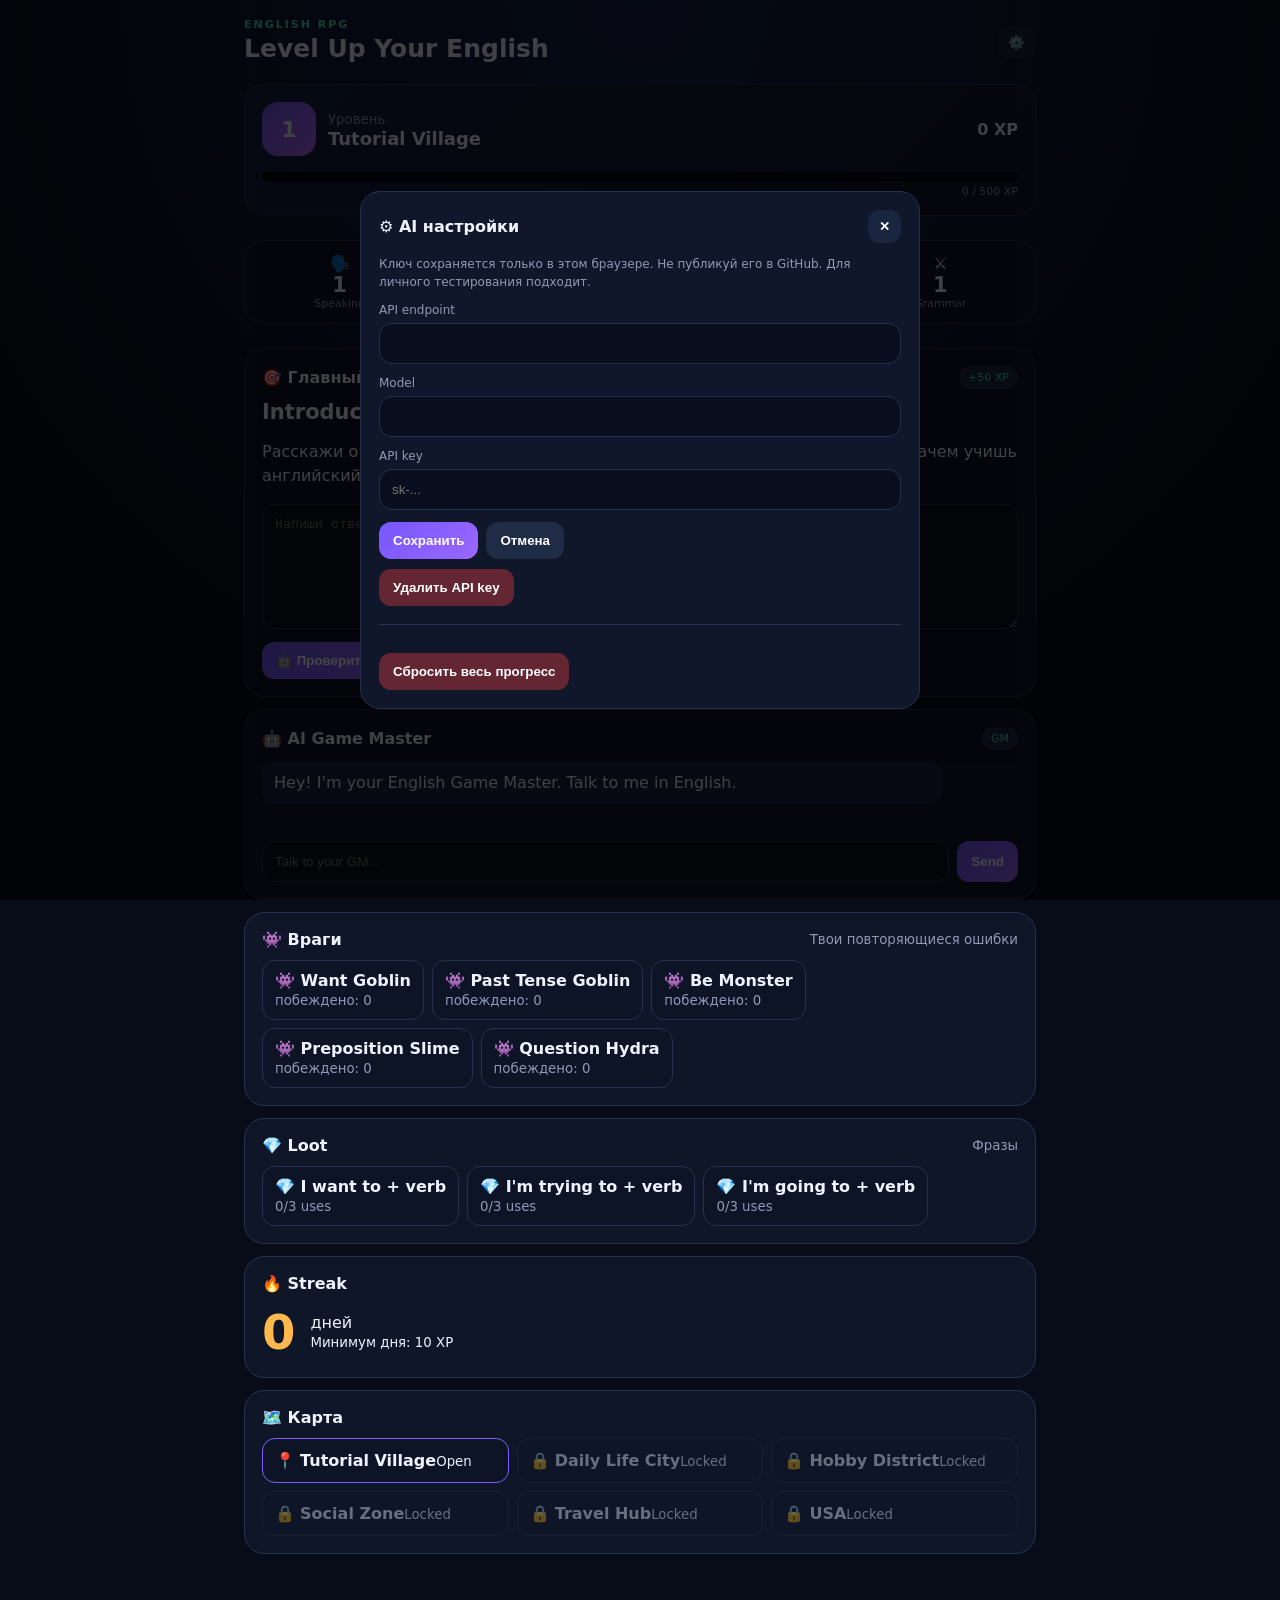
==== index.html @ 9c1b3377 "Add files via upload" ====
<!doctype html><html lang="ru"><head>
<meta charset="utf-8"><meta name="viewport" content="width=device-width,initial-scale=1">
<meta name="theme-color" content="#080c18"><title>English RPG</title><link rel="stylesheet" href="style.css">
</head><body><div id="app"><header><div><div class="eyebrow">ENGLISH RPG</div><h1>Level Up Your English</h1></div><button id="settingsBtn" class="icon">⚙️</button></header><main>
<section class="card hero"><div class="level"><div id="levelBadge" class="badge">1</div><div class="grow"><small>Уровень</small><b id="levelName"></b></div><b><span id="xpTotal">0</span> XP</b></div><div class="track"><div id="xpBar"></div></div><small id="xpCaption"></small></section>
<section class="stats"><div class="card stat">🗣️<b id="speaking">1</b><small>Speaking</small></div><div class="card stat">👂<b id="listening">1</b><small>Listening</small></div><div class="card stat">📚<b id="vocab">1</b><small>Vocabulary</small></div><div class="card stat">⚔️<b id="grammar">1</b><small>Grammar</small></div></section>
<section class="card"><div class="title"><b>🎯 Главный квест</b><span id="questXp" class="pill"></span></div><h2 id="questTitle"></h2><p id="questText"></p><textarea id="answerBox" placeholder="Напиши ответ на английском..."></textarea><div class="buttons"><button id="checkQuest" class="primary">🤖 Проверить с ИИ</button><button id="finishQuest" class="secondary">✓ Выполнить</button></div><div id="questFeedback" class="feedback hidden"></div></section>
<section class="card"><div class="title"><b>🤖 AI Game Master</b><span class="pill">GM</span></div><div id="chat" class="chat"><div class="bubble ai">Hey! I'm your English Game Master. Talk to me in English.</div></div><div class="chatrow"><input id="chatInput" placeholder="Talk to your GM..."><button id="sendChat" class="primary">Send</button></div></section>
<section class="card"><div class="title"><b>👾 Враги</b><small>Твои повторяющиеся ошибки</small></div><div id="enemies" class="chips"></div></section>
<section class="card"><div class="title"><b>💎 Loot</b><small>Фразы</small></div><div id="loot" class="chips"></div></section>
<section class="card"><div class="title"><b>🔥 Streak</b></div><div class="streak"><strong id="streak">0</strong><span>дней<br><small>Минимум дня: 10 XP</small></span></div></section>
<section class="card"><div class="title"><b>🗺️ Карта</b></div><div id="map" class="map"></div></section></main></div>
<div id="settingsModal" class="modal hidden"><div class="modalbox"><div class="title"><b>⚙️ AI настройки</b><button id="closeSettings" class="icon">✕</button></div>
<p class="note">Ключ сохраняется только в этом браузере. Не публикуй его в GitHub. Для личного тестирования подходит.</p>
<label>API endpoint<input id="apiEndpoint"></label><label>Model<input id="apiModel"></label><label>API key<input id="apiKey" type="password" autocomplete="off" placeholder="sk-..."></label>
<div class="buttons"><button id="saveSettings" class="primary">Сохранить</button><button id="cancelSettings" class="secondary">Отмена</button></div><button id="clearKey" class="danger">Удалить API key</button><hr><button id="resetApp" class="danger">Сбросить весь прогресс</button></div></div>
<div id="toast" class="toast hidden"></div><script src="app.js"></script></body></html>
---- style.css ----
*{box-sizing:border-box}body{margin:0;background:radial-gradient(circle at top,#182651,#080c18 44%);color:#eef3ff;font-family:system-ui,-apple-system,Segoe UI,sans-serif}#app{max-width:820px;margin:auto;padding:18px 14px 60px}header{display:flex;justify-content:space-between;align-items:center;margin-bottom:18px}.eyebrow{font-size:11px;letter-spacing:2px;color:#42dfb0;font-weight:800}h1{font-size:25px;margin:3px 0}.card{background:#10172af2;border:1px solid #27314b;border-radius:20px;padding:17px;margin:12px 0}.hero{background:linear-gradient(135deg,#172344,#10172a)}.level{display:flex;align-items:center;gap:12px}.badge{width:54px;height:54px;border-radius:16px;display:grid;place-items:center;background:linear-gradient(135deg,#7657ff,#b56cff);font-size:22px;font-weight:900}.grow{flex:1}.grow small,.title small,.stat small{color:#8f9ab5}.grow b{display:block;font-size:18px}.track{height:9px;background:#070b16;border-radius:99px;margin-top:16px;overflow:hidden}.track div{height:100%;width:0;background:linear-gradient(90deg,#7c5cff,#29d3a2);transition:.4s}.hero>small{display:block;text-align:right;color:#8f9ab5;font-size:11px;margin-top:4px}.stats{display:grid;grid-template-columns:repeat(4,1fr);gap:9px}.stat{text-align:center;padding:13px 5px}.stat b{display:block;font-size:21px}.stat small{display:block;font-size:11px}.title{display:flex;align-items:center;justify-content:space-between;gap:10px;margin-bottom:11px}.pill{font-size:11px;padding:5px 9px;border-radius:99px;background:#202b46;color:#42dfb0}h2{font-size:21px;margin:3px 0}p{line-height:1.5}textarea,input{width:100%;background:#090f1e;border:1px solid #27314b;color:#eef3ff;border-radius:13px;padding:12px;outline:none}textarea{min-height:125px;resize:vertical}input:focus,textarea:focus{border-color:#7c5cff}.buttons{display:flex;gap:8px;margin-top:9px}.primary,.secondary,.danger,.icon{border:0;border-radius:12px;padding:11px 14px;color:white;font-weight:800}.primary{background:linear-gradient(135deg,#7657ff,#9b67ff)}.secondary{background:#202b46}.danger{background:#652634;margin-top:10px}.icon{background:#1a2540;padding:9px 11px}.feedback{margin-top:10px;padding:12px;border-radius:12px;background:#090f1e;border:1px solid #27314b;line-height:1.5}.hidden{display:none}.chat{min-height:70px;max-height:300px;overflow:auto;display:flex;flex-direction:column;gap:8px}.bubble{padding:10px 12px;border-radius:13px;max-width:90%;line-height:1.45}.ai{background:#1b2743}.user{background:#30225c;align-self:flex-end}.chatrow{display:flex;gap:8px;margin-top:10px}.chatrow input{flex:1}.chips{display:flex;flex-wrap:wrap;gap:8px}.chip{background:#0c1426;border:1px solid #27314b;border-radius:13px;padding:10px 12px}.chip b{display:block}.chip small{color:#8f9ab5}.streak{display:flex;align-items:center;gap:15px}.streak strong{font-size:48px;color:#ffb84d}.map{display:grid;grid-template-columns:repeat(3,1fr);gap:8px}.zone{padding:12px;background:#0c1426;border:1px solid #27314b;border-radius:13px}.zone.current{border-color:#7c5cff}.zone.locked{opacity:.4}.modal{position:fixed;inset:0;background:#000b;display:grid;place-items:center;padding:15px;z-index:20}.modalbox{width:min(560px,100%);background:#10172a;border:1px solid #27314b;border-radius:20px;padding:18px;max-height:90vh;overflow:auto}.modalbox label{display:block;color:#8f9ab5;font-size:12px;margin:12px 0}.modalbox label input{margin-top:6px}.note{font-size:12px;color:#8f9ab5}.modalbox hr{border:0;border-top:1px solid #27314b;margin:18px 0}.toast{position:fixed;left:50%;bottom:22px;transform:translateX(-50%);background:#eef3ff;color:#10172a;padding:11px 15px;border-radius:12px;font-weight:800;z-index:30}@media(max-width:600px){.stats{grid-template-columns:repeat(2,1fr)}.map{grid-template-columns:repeat(2,1fr)}.buttons{flex-direction:column}}
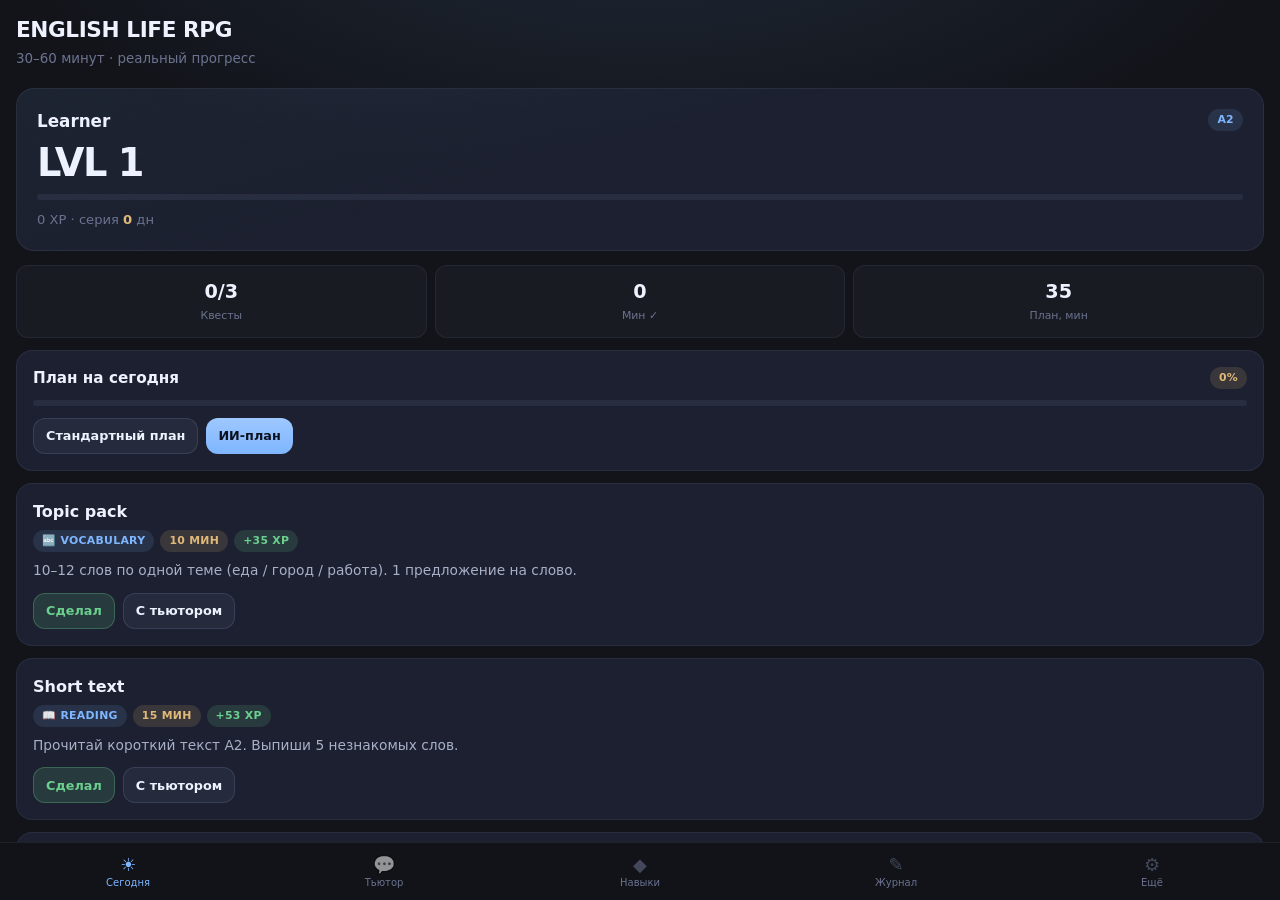
==== commit 9fb2ded8: "Rename english-life-rpg.html to index.html" ====
--- a/index.html
+++ b/index.html
@@ -1,17 +1,1026 @@
-<!doctype html><html lang="ru"><head>
-<meta charset="utf-8"><meta name="viewport" content="width=device-width,initial-scale=1">
-<meta name="theme-color" content="#080c18"><title>English RPG</title><link rel="stylesheet" href="style.css">
-</head><body><div id="app"><header><div><div class="eyebrow">ENGLISH RPG</div><h1>Level Up Your English</h1></div><button id="settingsBtn" class="icon">⚙️</button></header><main>
-<section class="card hero"><div class="level"><div id="levelBadge" class="badge">1</div><div class="grow"><small>Уровень</small><b id="levelName"></b></div><b><span id="xpTotal">0</span> XP</b></div><div class="track"><div id="xpBar"></div></div><small id="xpCaption"></small></section>
-<section class="stats"><div class="card stat">🗣️<b id="speaking">1</b><small>Speaking</small></div><div class="card stat">👂<b id="listening">1</b><small>Listening</small></div><div class="card stat">📚<b id="vocab">1</b><small>Vocabulary</small></div><div class="card stat">⚔️<b id="grammar">1</b><small>Grammar</small></div></section>
-<section class="card"><div class="title"><b>🎯 Главный квест</b><span id="questXp" class="pill"></span></div><h2 id="questTitle"></h2><p id="questText"></p><textarea id="answerBox" placeholder="Напиши ответ на английском..."></textarea><div class="buttons"><button id="checkQuest" class="primary">🤖 Проверить с ИИ</button><button id="finishQuest" class="secondary">✓ Выполнить</button></div><div id="questFeedback" class="feedback hidden"></div></section>
-<section class="card"><div class="title"><b>🤖 AI Game Master</b><span class="pill">GM</span></div><div id="chat" class="chat"><div class="bubble ai">Hey! I'm your English Game Master. Talk to me in English.</div></div><div class="chatrow"><input id="chatInput" placeholder="Talk to your GM..."><button id="sendChat" class="primary">Send</button></div></section>
-<section class="card"><div class="title"><b>👾 Враги</b><small>Твои повторяющиеся ошибки</small></div><div id="enemies" class="chips"></div></section>
-<section class="card"><div class="title"><b>💎 Loot</b><small>Фразы</small></div><div id="loot" class="chips"></div></section>
-<section class="card"><div class="title"><b>🔥 Streak</b></div><div class="streak"><strong id="streak">0</strong><span>дней<br><small>Минимум дня: 10 XP</small></span></div></section>
-<section class="card"><div class="title"><b>🗺️ Карта</b></div><div id="map" class="map"></div></section></main></div>
-<div id="settingsModal" class="modal hidden"><div class="modalbox"><div class="title"><b>⚙️ AI настройки</b><button id="closeSettings" class="icon">✕</button></div>
-<p class="note">Ключ сохраняется только в этом браузере. Не публикуй его в GitHub. Для личного тестирования подходит.</p>
-<label>API endpoint<input id="apiEndpoint"></label><label>Model<input id="apiModel"></label><label>API key<input id="apiKey" type="password" autocomplete="off" placeholder="sk-..."></label>
-<div class="buttons"><button id="saveSettings" class="primary">Сохранить</button><button id="cancelSettings" class="secondary">Отмена</button></div><button id="clearKey" class="danger">Удалить API key</button><hr><button id="resetApp" class="danger">Сбросить весь прогресс</button></div></div>
-<div id="toast" class="toast hidden"></div><script src="app.js"></script></body></html>+<!DOCTYPE html>
+<html lang="ru">
+<head>
+  <meta charset="UTF-8">
+  <meta name="viewport" content="width=device-width, initial-scale=1.0, maximum-scale=1.0, user-scalable=no, viewport-fit=cover">
+  <meta name="apple-mobile-web-app-capable" content="yes">
+  <meta name="apple-mobile-web-app-status-bar-style" content="black-translucent">
+  <meta name="theme-color" content="#12141a">
+  <meta name="description" content="ENGLISH LIFE RPG — выучи английский как игру: 30–60 минут в день, квесты, ИИ-тьютор.">
+  <title>ENGLISH LIFE RPG</title>
+  <style>
+    :root {
+      --bg: #12141a;
+      --bg2: #181b24;
+      --panel: #1c2030;
+      --panel-hover: #242a3c;
+      --border: rgba(180, 200, 255, 0.08);
+      --border-light: rgba(180, 200, 255, 0.14);
+      --accent: #7eb6ff;
+      --gold: #e0b878;
+      --green: #6bcf8e;
+      --red: #e07a7a;
+      --text: #eef2ff;
+      --text-dim: #a8b0c8;
+      --text-muted: #6b7390;
+      --radius: 16px;
+      --radius-sm: 12px;
+      --nav-h: 58px;
+      --safe-top: env(safe-area-inset-top, 0px);
+      --safe-bottom: env(safe-area-inset-bottom, 0px);
+      --ease: cubic-bezier(0.22, 1, 0.36, 1);
+    }
+
+    * { box-sizing: border-box; margin: 0; padding: 0; -webkit-tap-highlight-color: transparent; }
+
+    html, body {
+      height: 100%; height: 100dvh; overflow: hidden;
+      font-family: 'SF Pro Text', -apple-system, BlinkMacSystemFont, 'Segoe UI', system-ui, sans-serif;
+      background: var(--bg); color: var(--text);
+      line-height: 1.5; -webkit-font-smoothing: antialiased;
+    }
+
+    body {
+      display: flex; flex-direction: column;
+      padding-top: var(--safe-top);
+      background:
+        radial-gradient(ellipse 100% 60% at 50% -10%, rgba(126, 182, 255, 0.12), transparent 50%),
+        var(--bg);
+    }
+
+    .nav {
+      position: fixed; bottom: 0; left: 0; right: 0;
+      height: calc(var(--nav-h) + var(--safe-bottom));
+      padding-bottom: var(--safe-bottom);
+      background: rgba(18, 20, 26, 0.92);
+      backdrop-filter: blur(16px); -webkit-backdrop-filter: blur(16px);
+      border-top: 1px solid var(--border);
+      display: flex; z-index: 1000;
+    }
+
+    .nav-btn {
+      flex: 1; display: flex; flex-direction: column; align-items: center; justify-content: center;
+      gap: 3px; background: none; border: none; color: var(--text-muted);
+      font-size: 10px; font-weight: 500; cursor: pointer; min-height: 44px;
+      font-family: inherit; transition: color 0.2s var(--ease);
+    }
+    .nav-btn .ico { font-size: 18px; line-height: 1; opacity: 0.55; }
+    .nav-btn.active { color: var(--accent); }
+    .nav-btn.active .ico { opacity: 1; }
+
+    .screens {
+      flex: 1; overflow: hidden; min-height: 0;
+      padding-bottom: calc(var(--nav-h) + var(--safe-bottom));
+    }
+
+    .screen {
+      display: none; height: 100%; overflow-y: auto; overflow-x: hidden;
+      -webkit-overflow-scrolling: touch; padding: 14px 16px 24px;
+    }
+    .screen.active { display: block; animation: fadeIn 0.22s ease; }
+
+    @keyframes fadeIn {
+      from { opacity: 0; transform: translateY(6px); }
+      to { opacity: 1; transform: translateY(0); }
+    }
+
+    .header { margin-bottom: 18px; }
+    .header h1 { font-size: 1.35rem; font-weight: 700; letter-spacing: -0.4px; }
+    .header p { color: var(--text-muted); font-size: 0.84rem; margin-top: 3px; }
+
+    .card {
+      background: var(--panel); border: 1px solid var(--border);
+      border-radius: var(--radius); padding: 16px; margin-bottom: 12px;
+    }
+
+    .btn {
+      display: inline-flex; align-items: center; justify-content: center; gap: 6px;
+      padding: 12px 16px; border-radius: var(--radius-sm); border: none;
+      font-size: 0.9rem; font-weight: 600; cursor: pointer; font-family: inherit;
+      min-height: 44px; transition: transform 0.15s, opacity 0.15s;
+    }
+    .btn:active { transform: scale(0.97); opacity: 0.9; }
+    .btn-primary {
+      background: linear-gradient(180deg, #9ec8ff 0%, #7eb6ff 100%);
+      color: #0c1220;
+    }
+    .btn-secondary {
+      background: rgba(180, 200, 255, 0.06); color: var(--text);
+      border: 1px solid var(--border-light);
+    }
+    .btn-success {
+      background: rgba(107, 207, 142, 0.15); color: var(--green);
+      border: 1px solid rgba(107, 207, 142, 0.3);
+    }
+    .btn-sm { padding: 8px 12px; font-size: 0.8rem; min-height: 36px; }
+    .btn-block { width: 100%; }
+
+    .progress-wrap {
+      height: 6px; background: rgba(180, 200, 255, 0.08);
+      border-radius: 99px; overflow: hidden; margin: 10px 0;
+    }
+    .progress-bar {
+      height: 100%; border-radius: 99px;
+      background: linear-gradient(90deg, #5a9eef, #7eb6ff);
+      transition: width 0.4s var(--ease);
+    }
+    .progress-bar.gold { background: linear-gradient(90deg, #c49a5c, #e0b878); }
+    .progress-bar.green { background: linear-gradient(90deg, #4aaf72, #6bcf8e); }
+
+    .badge {
+      display: inline-flex; padding: 3px 9px; border-radius: 99px;
+      font-size: 0.68rem; font-weight: 650; letter-spacing: 0.3px;
+      text-transform: uppercase; background: rgba(126, 182, 255, 0.12); color: var(--accent);
+    }
+    .badge-gold { background: rgba(224, 184, 120, 0.15); color: var(--gold); }
+    .badge-green { background: rgba(107, 207, 142, 0.15); color: var(--green); }
+
+    .hero-card {
+      background: linear-gradient(165deg, rgba(126, 182, 255, 0.1) 0%, var(--panel) 45%);
+      border: 1px solid var(--border); border-radius: calc(var(--radius) + 2px);
+      padding: 20px; margin-bottom: 14px;
+    }
+    .hero-name { font-size: 1.05rem; font-weight: 600; }
+    .hero-lvl {
+      font-size: 2.4rem; font-weight: 750; letter-spacing: -1.5px;
+      line-height: 1.1; margin: 8px 0 4px;
+    }
+    .stats-row {
+      display: grid; grid-template-columns: 1fr 1fr 1fr; gap: 8px; margin-top: 12px;
+    }
+    .stat-mini {
+      background: rgba(180, 200, 255, 0.04); border: 1px solid var(--border);
+      border-radius: var(--radius-sm); padding: 12px 10px; text-align: center;
+    }
+    .stat-mini .v { font-size: 1.2rem; font-weight: 700; }
+    .stat-mini .l { font-size: 0.68rem; color: var(--text-muted); margin-top: 2px; }
+
+    .quest-card { position: relative; }
+    .quest-card.done { opacity: 0.55; }
+    .quest-card.done .q-title { text-decoration: line-through; color: var(--text-dim); }
+    .q-title { font-size: 1rem; font-weight: 650; margin-bottom: 6px; }
+    .q-meta { display: flex; flex-wrap: wrap; gap: 6px; margin-bottom: 8px; }
+    .q-desc { font-size: 0.86rem; color: var(--text-dim); margin-bottom: 12px; line-height: 1.5; }
+    .q-actions { display: flex; gap: 8px; flex-wrap: wrap; }
+
+    .skill-row {
+      display: flex; align-items: center; gap: 12px; margin-bottom: 14px;
+    }
+    .skill-row:last-child { margin-bottom: 0; }
+    .skill-ico {
+      width: 40px; height: 40px; border-radius: 12px;
+      background: rgba(126, 182, 255, 0.1); display: flex; align-items: center;
+      justify-content: center; font-size: 1.1rem; flex-shrink: 0;
+    }
+    .skill-info { flex: 1; min-width: 0; }
+    .skill-name { font-weight: 600; font-size: 0.92rem; }
+    .skill-lvl { font-size: 0.75rem; color: var(--text-muted); }
+
+    .chat-box {
+      display: flex; flex-direction: column; height: calc(100dvh - var(--nav-h) - var(--safe-bottom) - var(--safe-top) - 120px);
+      min-height: 320px;
+    }
+    .chat-messages {
+      flex: 1; overflow-y: auto; padding: 8px 0 12px;
+      display: flex; flex-direction: column; gap: 10px;
+    }
+    .msg {
+      max-width: 88%; padding: 12px 14px; border-radius: 14px;
+      font-size: 0.9rem; line-height: 1.45; white-space: pre-wrap; word-break: break-word;
+    }
+    .msg.user {
+      align-self: flex-end; background: rgba(126, 182, 255, 0.18);
+      border: 1px solid rgba(126, 182, 255, 0.25);
+    }
+    .msg.bot {
+      align-self: flex-start; background: var(--panel);
+      border: 1px solid var(--border);
+    }
+    .msg.sys {
+      align-self: center; background: transparent; color: var(--text-muted);
+      font-size: 0.8rem; text-align: center; max-width: 100%;
+    }
+    .chat-input-row {
+      display: flex; gap: 8px; padding-top: 8px; border-top: 1px solid var(--border);
+    }
+    .chat-input-row textarea {
+      flex: 1; min-height: 44px; max-height: 120px; resize: none;
+      padding: 12px; background: rgba(180, 200, 255, 0.05);
+      border: 1px solid var(--border); border-radius: var(--radius-sm);
+      color: var(--text); font-family: inherit; font-size: 0.95rem; outline: none;
+    }
+    .chat-input-row textarea:focus { border-color: rgba(126, 182, 255, 0.4); }
+
+    .mode-chips { display: flex; gap: 8px; overflow-x: auto; padding-bottom: 10px; }
+    .chip {
+      flex-shrink: 0; padding: 8px 14px; border-radius: 99px;
+      border: 1px solid var(--border); background: transparent;
+      color: var(--text-muted); font-size: 0.8rem; font-weight: 550;
+      cursor: pointer; font-family: inherit;
+    }
+    .chip.active {
+      background: rgba(126, 182, 255, 0.15);
+      border-color: rgba(126, 182, 255, 0.35); color: var(--accent);
+    }
+
+    .form-group { margin-bottom: 14px; }
+    .form-group label {
+      display: block; font-size: 0.75rem; font-weight: 650;
+      color: var(--text-muted); margin-bottom: 6px; text-transform: uppercase;
+      letter-spacing: 0.4px;
+    }
+    .form-group input, .form-group select, .form-group textarea {
+      width: 100%; padding: 12px; background: rgba(180, 200, 255, 0.05);
+      border: 1px solid var(--border); border-radius: var(--radius-sm);
+      color: var(--text); font-size: 0.95rem; font-family: inherit; outline: none;
+      min-height: 44px;
+    }
+    .form-group input:focus, .form-group select:focus, .form-group textarea:focus {
+      border-color: rgba(126, 182, 255, 0.4);
+    }
+
+    .toast-container {
+      position: fixed; top: calc(12px + var(--safe-top)); left: 50%;
+      transform: translateX(-50%); z-index: 3000; width: min(340px, calc(100% - 32px));
+      pointer-events: none;
+    }
+    .toast {
+      background: rgba(28, 32, 48, 0.96); border: 1px solid var(--border-light);
+      border-radius: 14px; padding: 12px 16px; text-align: center;
+      font-size: 0.88rem; font-weight: 550; margin-bottom: 8px;
+      animation: fadeIn 0.25s ease;
+    }
+    .toast.ok { border-color: rgba(107, 207, 142, 0.4); }
+    .toast.err { border-color: rgba(224, 122, 122, 0.4); }
+
+    .empty {
+      text-align: center; padding: 36px 16px; color: var(--text-dim);
+    }
+    .empty h3 { color: var(--text); margin-bottom: 8px; font-size: 1.05rem; }
+    .empty p { font-size: 0.88rem; max-width: 280px; margin: 0 auto 16px; color: var(--text-muted); }
+
+    .mins { color: var(--gold); font-weight: 650; }
+    .flex-between { display: flex; justify-content: space-between; align-items: flex-start; gap: 10px; }
+  </style>
+</head>
+<body>
+  <div class="toast-container" id="toasts"></div>
+
+  <div class="screens">
+    <!-- TODAY -->
+    <div class="screen active" id="screen-today">
+      <div class="header">
+        <h1>ENGLISH LIFE RPG</h1>
+        <p>30–60 минут · реальный прогресс</p>
+      </div>
+      <div id="todayContent"></div>
+    </div>
+
+    <!-- PRACTICE / AI -->
+    <div class="screen" id="screen-practice">
+      <div class="header">
+        <h1>ИИ-тьютор</h1>
+        <p>Практика с обратной связью</p>
+      </div>
+      <div class="mode-chips" id="tutorModes">
+        <button class="chip active" data-mode="chat">Диалог</button>
+        <button class="chip" data-mode="correct">Исправь текст</button>
+        <button class="chip" data-mode="vocab">Слова</button>
+        <button class="chip" data-mode="role">Ролевая</button>
+      </div>
+      <div class="chat-box">
+        <div class="chat-messages" id="chatMessages"></div>
+        <div class="chat-input-row">
+          <textarea id="chatInput" rows="1" placeholder="Write in English…" onkeydown="if(event.key==='Enter'&&!event.shiftKey){event.preventDefault();sendChat();}"></textarea>
+          <button class="btn btn-primary btn-sm" onclick="sendChat()" id="sendBtn">→</button>
+        </div>
+      </div>
+    </div>
+
+    <!-- SKILLS -->
+    <div class="screen" id="screen-skills">
+      <div class="header">
+        <h1>Навыки</h1>
+        <p>Шесть направлений английского</p>
+      </div>
+      <div id="skillsContent"></div>
+    </div>
+
+    <!-- LOG -->
+    <div class="screen" id="screen-log">
+      <div class="header flex-between">
+        <div>
+          <h1>Журнал</h1>
+          <p>Что сделал и чему научился</p>
+        </div>
+        <button class="btn btn-secondary btn-sm" onclick="addLogManual()">+</button>
+      </div>
+      <div id="logContent"></div>
+    </div>
+
+    <!-- SETTINGS -->
+    <div class="screen" id="screen-settings">
+      <div class="header">
+        <h1>Настройки</h1>
+        <p>Уровень, время, ИИ</p>
+      </div>
+      <div class="card">
+        <div class="form-group">
+          <label>Имя</label>
+          <input type="text" id="setName" maxlength="32" placeholder="Hero name">
+        </div>
+        <div class="form-group">
+          <label>Твой CEFR (сейчас)</label>
+          <select id="setCefr">
+            <option value="A1">A1 — Beginner</option>
+            <option value="A2">A2 — Elementary</option>
+            <option value="B1">B1 — Intermediate</option>
+            <option value="B2">B2 — Upper-Intermediate</option>
+            <option value="C1">C1 — Advanced</option>
+            <option value="C2">C2 — Mastery</option>
+          </select>
+        </div>
+        <div class="form-group">
+          <label>Минут в день</label>
+          <select id="setMinutes">
+            <option value="30">30 минут</option>
+            <option value="45">45 минут</option>
+            <option value="60">60 минут</option>
+          </select>
+        </div>
+        <div class="form-group">
+          <label>Цель (зачем английский)</label>
+          <input type="text" id="setGoal" maxlength="120" placeholder="Travel, work, exams…">
+        </div>
+        <button class="btn btn-primary btn-block" onclick="saveProfile()">Сохранить профиль</button>
+      </div>
+
+      <div class="card">
+        <h3 style="font-size:0.95rem;margin-bottom:10px">ИИ (OpenAI-compatible)</h3>
+        <p style="font-size:0.82rem;color:var(--text-muted);margin-bottom:12px;line-height:1.45">
+          Подходит ChatGPT API, Groq, OpenRouter и любой proxy с форматом chat/completions.
+          Ключ хранится только на этом устройстве.
+        </p>
+        <div class="form-group">
+          <label>API Base URL</label>
+          <input type="url" id="setApiBase" placeholder="https://api.openai.com/v1">
+        </div>
+        <div class="form-group">
+          <label>API Key</label>
+          <input type="password" id="setApiKey" placeholder="sk-… или gsk-…" autocomplete="off">
+        </div>
+        <div class="form-group">
+          <label>Модель</label>
+          <input type="text" id="setModel" placeholder="gpt-4o-mini">
+        </div>
+        <button class="btn btn-primary btn-block" onclick="saveAi()" style="margin-bottom:8px">Сохранить ИИ</button>
+        <button class="btn btn-secondary btn-block" onclick="testAi()">Проверить связь</button>
+        <p id="aiStatus" style="font-size:0.8rem;color:var(--text-muted);margin-top:10px"></p>
+      </div>
+
+      <div class="card">
+        <button class="btn btn-secondary btn-block" onclick="exportData()" style="margin-bottom:8px">Экспорт сейва</button>
+        <button class="btn btn-secondary btn-block" onclick="if(confirm('Сбросить весь прогресс?'))resetAll()">Сброс</button>
+      </div>
+    </div>
+  </div>
+
+  <nav class="nav">
+    <button class="nav-btn active" data-screen="today"><span class="ico">☀</span><span>Сегодня</span></button>
+    <button class="nav-btn" data-screen="practice"><span class="ico">💬</span><span>Тьютор</span></button>
+    <button class="nav-btn" data-screen="skills"><span class="ico">◆</span><span>Навыки</span></button>
+    <button class="nav-btn" data-screen="log"><span class="ico">✎</span><span>Журнал</span></button>
+    <button class="nav-btn" data-screen="settings"><span class="ico">⚙</span><span>Ещё</span></button>
+  </nav>
+
+  <script>
+  (function () {
+    const STORAGE = 'english_life_rpg_v1';
+    const SECRET = 'english_life_rpg_key';
+
+    const SKILLS = [
+      { id: 'listening', name: 'Listening', ico: '🎧', tip: 'Подкасты, видео, диктанты' },
+      { id: 'speaking', name: 'Speaking', ico: '🗣', tip: 'Диалоги, shadowing, монологи' },
+      { id: 'reading', name: 'Reading', ico: '📖', tip: 'Статьи, stories, новости' },
+      { id: 'writing', name: 'Writing', ico: '✍️', tip: 'Сообщения, эссе, дневник' },
+      { id: 'vocab', name: 'Vocabulary', ico: '🔤', tip: 'Слова в контексте' },
+      { id: 'grammar', name: 'Grammar', ico: '📐', tip: 'Структуры и точность' }
+    ];
+
+    const CEFR_ORDER = ['A1', 'A2', 'B1', 'B2', 'C1', 'C2'];
+
+    const DEFAULT_DAY = {
+      A1: [
+        { skill: 'vocab', title: 'Core words (10)', mins: 10, desc: 'Выучи 10 новых слов по теме дня. Запиши пример на каждое.' },
+        { skill: 'listening', title: 'Easy audio', mins: 10, desc: 'Слушай 1 короткий диалог (A1). Повтори вслух 3 фразы.' },
+        { skill: 'speaking', title: 'Self-intro drill', mins: 10, desc: 'Расскажи о себе 60 секунд на английском. Запиши голосом, если можешь.' }
+      ],
+      A2: [
+        { skill: 'vocab', title: 'Topic pack', mins: 10, desc: '10–12 слов по одной теме (еда / город / работа). 1 предложение на слово.' },
+        { skill: 'reading', title: 'Short text', mins: 15, desc: 'Прочитай короткий текст A2. Выпиши 5 незнакомых слов.' },
+        { skill: 'speaking', title: 'Describe your day', mins: 10, desc: 'Опиши свой день в 8–10 предложениях вслух.' },
+        { skill: 'grammar', title: 'Past Simple focus', mins: 10, desc: 'Сделай 8 предложений о вчерашнем дне в Past Simple.' }
+      ],
+      B1: [
+        { skill: 'listening', title: 'Podcast chunk', mins: 15, desc: '15 мин подкаста B1. Законспектируй 3 главные идеи.' },
+        { skill: 'vocab', title: 'Collocations', mins: 10, desc: '8 словосочетаний (make a decision, take a risk…). Примеры свои.' },
+        { skill: 'writing', title: 'Mini email', mins: 15, desc: 'Напиши email 80–120 слов на рабочую/учебную тему.' },
+        { skill: 'speaking', title: 'Opinion 2 min', mins: 10, desc: '2 минуты: мнение по любой новости. Без длинных пауз.' }
+      ],
+      B2: [
+        { skill: 'reading', title: 'Article deep-read', mins: 15, desc: 'Статья B2. 5 новых выражений + 3-sentence summary.' },
+        { skill: 'listening', title: 'Native speed', mins: 15, desc: 'Видео/подкаст ближе к native. Без субтитров 1-й раз, потом с.' },
+        { skill: 'writing', title: 'Argument paragraph', mins: 15, desc: 'Абзац 120–150 слов: claim → reason → example.' },
+        { skill: 'speaking', title: 'Role debate', mins: 10, desc: 'С ИИ-тьютором: спор на 1 тему, держи позицию 8–10 реплик.' }
+      ],
+      C1: [
+        { skill: 'listening', title: 'Lecture / interview', mins: 20, desc: '20 мин сложного аудирования. Notes + 5 advanced phrases.' },
+        { skill: 'writing', title: 'Structured response', mins: 20, desc: 'Письменный ответ 180–220 слов с linking devices.' },
+        { skill: 'speaking', title: 'Fluent monologue', mins: 15, desc: '3–4 минуты связной речи. Фокус: discourse markers.' },
+        { skill: 'grammar', title: 'Precision polish', mins: 10, desc: 'Возьми свой старый текст — улучши точность и стиль.' }
+      ],
+      C2: [
+        { skill: 'reading', title: 'Dense text', mins: 20, desc: 'Сложный текст (essay/analysis). Парафраз 1 абзаца.' },
+        { skill: 'writing', title: 'Style transfer', mins: 20, desc: 'Перепиши нейтральный текст в formal / persuasive tone.' },
+        { skill: 'speaking', title: 'Nuance talk', mins: 15, desc: 'Обсуди сложную тему с нюансами и оговорками (hedging).' }
+      ]
+    };
+
+    let state = null;
+    let tutorMode = 'chat';
+    let chatBusy = false;
+
+    function uid() {
+      return Date.now().toString(36) + Math.random().toString(36).slice(2, 8);
+    }
+
+    function todayKey() {
+      const d = new Date();
+      return d.getFullYear() + '-' + String(d.getMonth() + 1).padStart(2, '0') + '-' + String(d.getDate()).padStart(2, '0');
+    }
+
+    function defaultState() {
+      return {
+        name: 'Learner',
+        cefr: 'A2',
+        minutesTarget: 30,
+        goal: '',
+        xp: 0,
+        streak: 0,
+        lastActiveDay: null,
+        skills: Object.fromEntries(SKILLS.map(s => [s.id, { xp: 0, level: 1 }])),
+        dayPlan: [],
+        dayKey: null,
+        log: [],
+        chat: [],
+        ai: { base: 'https://api.openai.com/v1', model: 'gpt-4o-mini' }
+      };
+    }
+
+    function load() {
+      try {
+        const raw = localStorage.getItem(STORAGE);
+        if (raw) {
+          state = Object.assign(defaultState(), JSON.parse(raw));
+          if (!state.skills) state.skills = defaultState().skills;
+          if (!state.ai) state.ai = defaultState().ai;
+        } else state = defaultState();
+      } catch (e) {
+        state = defaultState();
+      }
+      ensureDayPlan();
+      updateStreakOnLoad();
+    }
+
+    function save() {
+      try {
+        localStorage.setItem(STORAGE, JSON.stringify(state));
+      } catch (e) {}
+    }
+
+    function getApiKey() {
+      try { return localStorage.getItem(SECRET) || ''; } catch (e) { return ''; }
+    }
+    function setApiKey(k) {
+      try {
+        if (k) localStorage.setItem(SECRET, k);
+        else localStorage.removeItem(SECRET);
+      } catch (e) {}
+    }
+
+    function hasAi() {
+      return !!(getApiKey() && state.ai && state.ai.base);
+    }
+
+    function toast(msg, type) {
+      const el = document.createElement('div');
+      el.className = 'toast ' + (type === 'ok' ? 'ok' : type === 'err' ? 'err' : '');
+      el.textContent = msg;
+      document.getElementById('toasts').appendChild(el);
+      setTimeout(() => el.remove(), 3200);
+    }
+
+    function levelFromXp(xp) {
+      return Math.min(99, 1 + Math.floor(Math.sqrt(xp / 40)));
+    }
+
+    function xpInLevel(xp) {
+      const lvl = levelFromXp(xp);
+      const prev = Math.pow(lvl - 1, 2) * 40;
+      const next = Math.pow(lvl, 2) * 40;
+      return { level: lvl, current: xp - prev, needed: next - prev, percent: Math.min(100, ((xp - prev) / (next - prev)) * 100) };
+    }
+
+    function updateStreakOnLoad() {
+      const t = todayKey();
+      if (!state.lastActiveDay) return;
+      const last = new Date(state.lastActiveDay + 'T12:00:00');
+      const now = new Date(t + 'T12:00:00');
+      const diff = Math.round((now - last) / 86400000);
+      if (diff > 1) state.streak = 0;
+    }
+
+    function markActiveToday() {
+      const t = todayKey();
+      if (state.lastActiveDay !== t) {
+        if (state.lastActiveDay) {
+          const last = new Date(state.lastActiveDay + 'T12:00:00');
+          const now = new Date(t + 'T12:00:00');
+          const diff = Math.round((now - last) / 86400000);
+          state.streak = diff === 1 ? (state.streak || 0) + 1 : 1;
+        } else state.streak = 1;
+        state.lastActiveDay = t;
+      }
+    }
+
+    function ensureDayPlan() {
+      const t = todayKey();
+      if (state.dayKey === t && state.dayPlan && state.dayPlan.length) return;
+      const pack = DEFAULT_DAY[state.cefr] || DEFAULT_DAY.A2;
+      let mins = 0;
+      const target = state.minutesTarget || 30;
+      const plan = [];
+      for (const q of pack) {
+        if (mins >= target && plan.length >= 2) break;
+        plan.push({
+          id: uid(),
+          title: q.title,
+          skill: q.skill,
+          mins: q.mins,
+          desc: q.desc,
+          done: false,
+          xp: Math.round(q.mins * 3.5)
+        });
+        mins += q.mins;
+      }
+      state.dayPlan = plan;
+      state.dayKey = t;
+      save();
+    }
+
+    function regenerateDay() {
+      state.dayKey = null;
+      ensureDayPlan();
+      renderToday();
+      toast('План на сегодня обновлён', 'ok');
+    }
+
+    async function aiDayPlan() {
+      if (!hasAi()) {
+        toast('Сначала настрой ИИ в Ещё', 'err');
+        switchScreen('settings');
+        return;
+      }
+      toast('Собираю план…');
+      try {
+        const system = `You are an expert English coach. Build a realistic daily study plan for CEFR ${state.cefr}, goal: "${state.goal || 'general English'}", total about ${state.minutesTarget} minutes. Reply ONLY valid JSON array of 3-5 objects: [{"title":"...","skill":"listening|speaking|reading|writing|vocab|grammar","mins":10,"desc":"clear task in Russian, practice in English","xp":35}]. Tasks must be concrete and doable today.`;
+        const user = 'Generate today plan.';
+        const raw = await callAi(system, user);
+        const arr = parseJsonArray(raw);
+        if (!arr || !arr.length) throw new Error('Пустой ответ ИИ');
+        state.dayPlan = arr.slice(0, 6).map(q => ({
+          id: uid(),
+          title: String(q.title || 'Task').slice(0, 80),
+          skill: SKILLS.some(s => s.id === q.skill) ? q.skill : 'vocab',
+          mins: Math.min(40, Math.max(5, parseInt(q.mins, 10) || 10)),
+          desc: String(q.desc || '').slice(0, 400),
+          done: false,
+          xp: Math.min(200, Math.max(15, parseInt(q.xp, 10) || 30))
+        }));
+        state.dayKey = todayKey();
+        save();
+        renderToday();
+        toast('ИИ-план готов', 'ok');
+      } catch (e) {
+        toast(e.message || 'Ошибка ИИ', 'err');
+      }
+    }
+
+    function completeQuest(id) {
+      const q = state.dayPlan.find(x => x.id === id);
+      if (!q || q.done) return;
+      q.done = true;
+      state.xp = (state.xp || 0) + (q.xp || 20);
+      if (state.skills[q.skill]) {
+        state.skills[q.skill].xp = (state.skills[q.skill].xp || 0) + (q.xp || 20);
+        state.skills[q.skill].level = levelFromXp(state.skills[q.skill].xp);
+      }
+      markActiveToday();
+      state.log.unshift({
+        id: uid(),
+        date: todayKey(),
+        text: '✓ ' + q.title + ' (+' + q.xp + ' XP)',
+        skill: q.skill
+      });
+      if (state.log.length > 100) state.log.length = 100;
+      save();
+      renderToday();
+      renderSkills();
+      toast('+' + q.xp + ' XP · ' + q.title, 'ok');
+    }
+
+    // ——— AI ———
+    async function callAi(system, user) {
+      const key = getApiKey();
+      if (!key) throw new Error('Нет API key');
+      let base = (state.ai.base || 'https://api.openai.com/v1').replace(/\/$/, '');
+      if (!base.endsWith('/v1') && !base.includes('/chat/completions')) {
+        /* keep as-is for custom proxies */
+      }
+      const url = base.includes('/chat/completions') ? base : base + '/chat/completions';
+      let res;
+      try {
+        res = await fetch(url, {
+          method: 'POST',
+          headers: {
+            'Content-Type': 'application/json',
+            'Authorization': 'Bearer ' + key
+          },
+          body: JSON.stringify({
+            model: state.ai.model || 'gpt-4o-mini',
+            messages: [
+              { role: 'system', content: system },
+              { role: 'user', content: user }
+            ],
+            temperature: 0.7,
+            max_tokens: 1200
+          })
+        });
+      } catch (e) {
+        throw new Error('Сеть: ' + (e.message || 'Load failed'));
+      }
+      if (!res.ok) {
+        const t = await res.text().catch(() => '');
+        let msg = 'HTTP ' + res.status;
+        try { msg = JSON.parse(t).error?.message || msg; } catch (_) { if (t) msg = t.slice(0, 140); }
+        throw new Error(msg);
+      }
+      const data = await res.json();
+      return data.choices?.[0]?.message?.content || '';
+    }
+
+    function parseJsonArray(text) {
+      if (!text) return null;
+      let t = text.trim();
+      const fence = t.match(/```(?:json)?\s*([\s\S]*?)```/i);
+      if (fence) t = fence[1].trim();
+      const a = t.indexOf('['), b = t.lastIndexOf(']');
+      if (a >= 0 && b > a) t = t.slice(a, b + 1);
+      return JSON.parse(t);
+    }
+
+    function tutorSystemPrompt() {
+      const cefr = state.cefr;
+      const goal = state.goal || 'general fluency';
+      const base = `You are a friendly, strict-when-needed English tutor inside ENGLISH LIFE RPG.
+Student CEFR: ${cefr}. Goal: ${goal}.
+Rules:
+- Prefer English in examples; short Russian only when explaining hard points.
+- Correct mistakes gently: show corrected line + 1 tip.
+- Keep replies concise (under 180 words) unless student asks for more.
+- Push the student to produce language, not only read theory.`;
+
+      if (tutorMode === 'correct') {
+        return base + `\nMode: CORRECT TEXT. Student pastes English. Reply with: 1) Corrected version 2) Bullet list of key fixes 3) One better alternative phrase.`;
+      }
+      if (tutorMode === 'vocab') {
+        return base + `\nMode: VOCABULARY. Teach 5 useful words/phrases at ${cefr} for a topic the student chooses (or daily life). For each: word, simple definition, 1 example sentence. End with a 3-question mini quiz.`;
+      }
+      if (tutorMode === 'role') {
+        return base + `\nMode: ROLEPLAY. Stay in character. Start a realistic scenario at ${cefr} difficulty. After each student reply, continue the scene and briefly note 1 improvement if needed in [brackets].`;
+      }
+      return base + `\nMode: FREE DIALOGUE. Chat naturally, ask follow-ups, correct only important errors inline.`;
+    }
+
+    async function sendChat() {
+      if (chatBusy) return;
+      const input = document.getElementById('chatInput');
+      const text = (input.value || '').trim();
+      if (!text) return;
+      if (!hasAi()) {
+        toast('Настрой ИИ в Ещё', 'err');
+        switchScreen('settings');
+        return;
+      }
+      input.value = '';
+      state.chat.push({ role: 'user', text, mode: tutorMode, ts: Date.now() });
+      if (state.chat.length > 40) state.chat = state.chat.slice(-40);
+      save();
+      renderChat();
+      chatBusy = true;
+      document.getElementById('sendBtn').disabled = true;
+      try {
+        const history = state.chat.slice(-8).map(m =>
+          (m.role === 'user' ? 'Student: ' : 'Tutor: ') + m.text
+        ).join('\n');
+        const reply = await callAi(tutorSystemPrompt(), history + '\nTutor:');
+        state.chat.push({ role: 'bot', text: reply.trim(), mode: tutorMode, ts: Date.now() });
+        // small XP for practice
+        state.xp += 8;
+        if (tutorMode === 'speaking' || tutorMode === 'role' || tutorMode === 'chat') {
+          state.skills.speaking.xp += 8;
+          state.skills.speaking.level = levelFromXp(state.skills.speaking.xp);
+        } else if (tutorMode === 'correct' || tutorMode === 'vocab') {
+          state.skills.writing.xp += 5;
+          state.skills.vocab.xp += 5;
+          state.skills.writing.level = levelFromXp(state.skills.writing.xp);
+          state.skills.vocab.level = levelFromXp(state.skills.vocab.xp);
+        }
+        markActiveToday();
+        save();
+        renderChat();
+      } catch (e) {
+        toast(e.message || 'Ошибка ИИ', 'err');
+        state.chat.push({ role: 'sys', text: 'Ошибка: ' + (e.message || 'fail'), ts: Date.now() });
+        renderChat();
+      }
+      chatBusy = false;
+      document.getElementById('sendBtn').disabled = false;
+    }
+
+    // ——— RENDER ———
+    function renderToday() {
+      ensureDayPlan();
+      const el = document.getElementById('todayContent');
+      const prog = xpInLevel(state.xp || 0);
+      const done = state.dayPlan.filter(q => q.done).length;
+      const total = state.dayPlan.length;
+      const minsDone = state.dayPlan.filter(q => q.done).reduce((s, q) => s + q.mins, 0);
+      const minsTotal = state.dayPlan.reduce((s, q) => s + q.mins, 0);
+      const pct = total ? Math.round((done / total) * 100) : 0;
+
+      el.innerHTML = `
+        <div class="hero-card">
+          <div class="flex-between">
+            <div class="hero-name">${esc(state.name)}</div>
+            <span class="badge">${esc(state.cefr)}</span>
+          </div>
+          <div class="hero-lvl">LVL ${prog.level}</div>
+          <div class="progress-wrap"><div class="progress-bar" style="width:${prog.percent}%"></div></div>
+          <div style="font-size:0.82rem;color:var(--text-muted)">${state.xp} XP · серия <span class="mins">${state.streak || 0}</span> дн</div>
+          ${state.goal ? `<div style="margin-top:8px;font-size:0.84rem;color:var(--text-dim)">Цель: ${esc(state.goal)}</div>` : ''}
+        </div>
+
+        <div class="stats-row">
+          <div class="stat-mini"><div class="v">${done}/${total}</div><div class="l">Квесты</div></div>
+          <div class="stat-mini"><div class="v">${minsDone}</div><div class="l">Мин ✓</div></div>
+          <div class="stat-mini"><div class="v">${minsTotal}</div><div class="l">План, мин</div></div>
+        </div>
+
+        <div class="card" style="margin-top:12px">
+          <div class="flex-between" style="margin-bottom:10px">
+            <strong style="font-size:0.95rem">План на сегодня</strong>
+            <span class="badge badge-gold">${pct}%</span>
+          </div>
+          <div class="progress-wrap"><div class="progress-bar gold" style="width:${pct}%"></div></div>
+          <div style="display:flex;gap:8px;margin-top:12px;flex-wrap:wrap">
+            <button class="btn btn-secondary btn-sm" onclick="regenerateDay()">Стандартный план</button>
+            <button class="btn btn-primary btn-sm" onclick="aiDayPlan()">ИИ-план</button>
+          </div>
+        </div>
+
+        ${state.dayPlan.map(q => {
+          const sk = SKILLS.find(s => s.id === q.skill);
+          return `
+          <div class="card quest-card ${q.done ? 'done' : ''}">
+            <div class="q-title">${esc(q.title)}</div>
+            <div class="q-meta">
+              <span class="badge">${sk ? sk.ico + ' ' + sk.name : q.skill}</span>
+              <span class="badge badge-gold">${q.mins} мин</span>
+              <span class="badge badge-green">+${q.xp} XP</span>
+            </div>
+            <div class="q-desc">${esc(q.desc)}</div>
+            <div class="q-actions">
+              ${q.done
+                ? '<span class="badge badge-green">Готово</span>'
+                : `<button class="btn btn-success btn-sm" onclick="completeQuest('${q.id}')">Сделал</button>
+                   <button class="btn btn-secondary btn-sm" onclick="switchScreen('practice')">С тьютором</button>`}
+            </div>
+          </div>`;
+        }).join('')}
+
+        <div class="card">
+          <strong style="font-size:0.9rem">Как качать язык 30–60 мин</strong>
+          <p style="font-size:0.84rem;color:var(--text-dim);margin-top:8px;line-height:1.5">
+            1) Закрой квесты дня без идеальности.<br>
+            2) 10+ минут говори или пиши сам (не только читай).<br>
+            3) Раз в день — ИИ-тьютор: диалог или «исправь текст».<br>
+            4) Серия дней важнее одного «марафона».
+          </p>
+        </div>
+      `;
+    }
+
+    function renderSkills() {
+      const el = document.getElementById('skillsContent');
+      el.innerHTML = `
+        <div class="card">
+          ${SKILLS.map(s => {
+            const d = state.skills[s.id] || { xp: 0, level: 1 };
+            const p = xpInLevel(d.xp || 0);
+            return `
+              <div class="skill-row">
+                <div class="skill-ico">${s.ico}</div>
+                <div class="skill-info">
+                  <div class="skill-name">${s.name}</div>
+                  <div class="skill-lvl">LVL ${p.level} · ${d.xp || 0} XP · ${s.tip}</div>
+                  <div class="progress-wrap" style="margin:6px 0 0"><div class="progress-bar" style="width:${p.percent}%"></div></div>
+                </div>
+              </div>`;
+          }).join('')}
+        </div>
+        <div class="card">
+          <p style="font-size:0.86rem;color:var(--text-dim);line-height:1.5">
+            Навыки растут от квестов и чата с тьютором. Не пытайся качать всё сразу:
+            в дни с малым временем бери Listening + Vocab, в дни с голосом — Speaking.
+          </p>
+        </div>
+      `;
+    }
+
+    function renderChat() {
+      const el = document.getElementById('chatMessages');
+      if (!state.chat.length) {
+        el.innerHTML = `<div class="msg sys">Выбери режим сверху и напиши на английском.<br>Пример: "Let's talk about my weekend" или вставь текст для правки.</div>`;
+        return;
+      }
+      el.innerHTML = state.chat.map(m => {
+        const cls = m.role === 'user' ? 'user' : m.role === 'bot' ? 'bot' : 'sys';
+        return `<div class="msg ${cls}">${esc(m.text)}</div>`;
+      }).join('');
+      el.scrollTop = el.scrollHeight;
+    }
+
+    function renderLog() {
+      const el = document.getElementById('logContent');
+      if (!state.log.length) {
+        el.innerHTML = `<div class="empty"><h3>Пока пусто</h3><p>Закрывай квесты — записи появятся сами. Или добавь заметку вручную.</p></div>`;
+        return;
+      }
+      el.innerHTML = state.log.map(l => `
+        <div class="card" style="padding:12px 14px">
+          <div style="font-size:0.72rem;color:var(--text-muted);margin-bottom:4px">${esc(l.date)}${l.skill ? ' · ' + l.skill : ''}</div>
+          <div style="font-size:0.9rem">${esc(l.text)}</div>
+        </div>
+      `).join('');
+    }
+
+    function addLogManual() {
+      const text = prompt('Что сделал / чему научился?');
+      if (!text || !text.trim()) return;
+      state.log.unshift({ id: uid(), date: todayKey(), text: text.trim().slice(0, 300) });
+      markActiveToday();
+      save();
+      renderLog();
+      toast('Запись добавлена', 'ok');
+    }
+
+    function populateSettings() {
+      document.getElementById('setName').value = state.name || '';
+      document.getElementById('setCefr').value = state.cefr || 'A2';
+      document.getElementById('setMinutes').value = String(state.minutesTarget || 30);
+      document.getElementById('setGoal').value = state.goal || '';
+      document.getElementById('setApiBase').value = state.ai.base || 'https://api.openai.com/v1';
+      document.getElementById('setApiKey').value = getApiKey();
+      document.getElementById('setModel').value = state.ai.model || 'gpt-4o-mini';
+      document.getElementById('aiStatus').textContent = hasAi() ? 'ИИ: ключ сохранён на устройстве' : 'ИИ: ключ не задан';
+    }
+
+    function saveProfile() {
+      state.name = (document.getElementById('setName').value || 'Learner').trim().slice(0, 32);
+      const cefr = document.getElementById('setCefr').value;
+      const mins = parseInt(document.getElementById('setMinutes').value, 10) || 30;
+      const cefrChanged = cefr !== state.cefr;
+      const minsChanged = mins !== state.minutesTarget;
+      state.cefr = cefr;
+      state.minutesTarget = mins;
+      state.goal = (document.getElementById('setGoal').value || '').trim().slice(0, 120);
+      if (cefrChanged || minsChanged) {
+        state.dayKey = null;
+        ensureDayPlan();
+      }
+      save();
+      toast('Профиль сохранён', 'ok');
+      renderToday();
+    }
+
+    function saveAi() {
+      state.ai.base = (document.getElementById('setApiBase').value || 'https://api.openai.com/v1').trim().replace(/\/$/, '');
+      state.ai.model = (document.getElementById('setModel').value || 'gpt-4o-mini').trim();
+      setApiKey((document.getElementById('setApiKey').value || '').trim());
+      save();
+      populateSettings();
+      toast(hasAi() ? 'ИИ сохранён' : 'Ключ пустой', hasAi() ? 'ok' : 'err');
+    }
+
+    async function testAi() {
+      saveAi();
+      if (!hasAi()) { toast('Нужен API key', 'err'); return; }
+      toast('Проверяю…');
+      try {
+        const r = await callAi('Reply with one word: ok', 'ping');
+        toast('Связь ок: ' + (r || '').slice(0, 40), 'ok');
+      } catch (e) {
+        toast(e.message || 'Ошибка', 'err');
+      }
+    }
+
+    function exportData() {
+      const blob = new Blob([JSON.stringify(state, null, 2)], { type: 'application/json' });
+      const a = document.createElement('a');
+      a.href = URL.createObjectURL(blob);
+      a.download = 'english-life-rpg-save.json';
+      a.click();
+      toast('Экспорт без API-ключа', 'ok');
+    }
+
+    function resetAll() {
+      setApiKey('');
+      localStorage.removeItem(STORAGE);
+      state = defaultState();
+      ensureDayPlan();
+      save();
+      renderAll();
+      toast('Сброшено', 'ok');
+    }
+
+    function esc(s) {
+      return String(s || '')
+        .replace(/&/g, '&amp;').replace(/</g, '&lt;').replace(/>/g, '&gt;')
+        .replace(/"/g, '&quot;');
+    }
+
+    function switchScreen(name) {
+      document.querySelectorAll('.screen').forEach(s => s.classList.remove('active'));
+      document.querySelectorAll('.nav-btn').forEach(b => b.classList.remove('active'));
+      const screen = document.getElementById('screen-' + name);
+      if (screen) screen.classList.add('active');
+      const btn = document.querySelector(`.nav-btn[data-screen="${name}"]`);
+      if (btn) btn.classList.add('active');
+      if (name === 'today') renderToday();
+      if (name === 'skills') renderSkills();
+      if (name === 'practice') renderChat();
+      if (name === 'log') renderLog();
+      if (name === 'settings') populateSettings();
+    }
+
+    function renderAll() {
+      renderToday();
+      renderSkills();
+      renderChat();
+      renderLog();
+    }
+
+    // nav
+    document.querySelectorAll('.nav-btn').forEach(btn => {
+      btn.addEventListener('click', () => switchScreen(btn.dataset.screen));
+    });
+
+    document.getElementById('tutorModes').addEventListener('click', e => {
+      const chip = e.target.closest('.chip');
+      if (!chip) return;
+      document.querySelectorAll('#tutorModes .chip').forEach(c => c.classList.remove('active'));
+      chip.classList.add('active');
+      tutorMode = chip.dataset.mode;
+      toast('Режим: ' + chip.textContent, 'ok');
+    });
+
+    // expose
+    window.switchScreen = switchScreen;
+    window.completeQuest = completeQuest;
+    window.regenerateDay = regenerateDay;
+    window.aiDayPlan = aiDayPlan;
+    window.sendChat = sendChat;
+    window.saveProfile = saveProfile;
+    window.saveAi = saveAi;
+    window.testAi = testAi;
+    window.exportData = exportData;
+    window.resetAll = resetAll;
+    window.addLogManual = addLogManual;
+
+    load();
+    renderAll();
+  })();
+  </script>
+</body>
+</html>
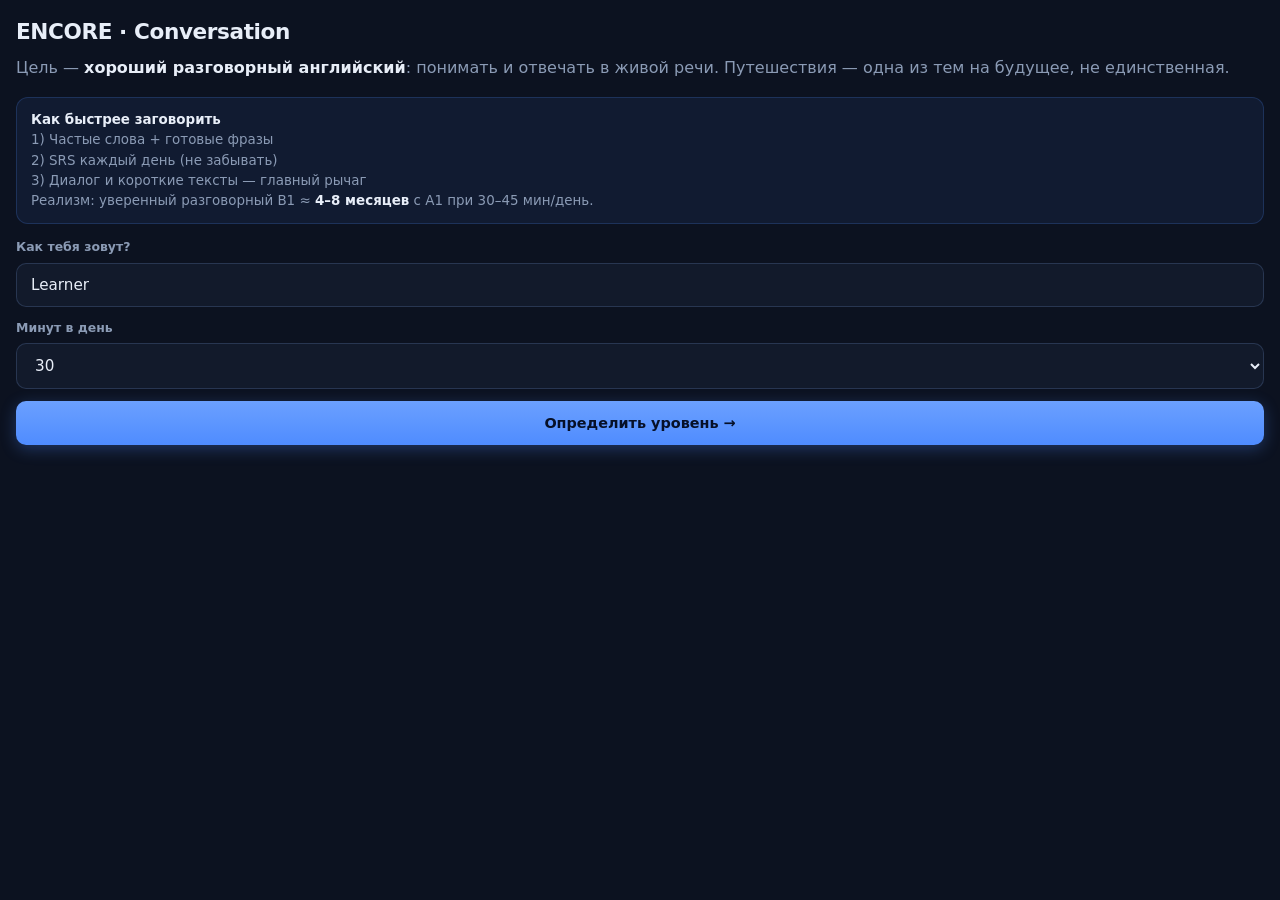
==== commit e8409128: "Add files via upload" ====
--- a/index.html
+++ b/index.html
@@ -4,1023 +4,1447 @@
   <meta charset="UTF-8">
   <meta name="viewport" content="width=device-width, initial-scale=1.0, maximum-scale=1.0, user-scalable=no, viewport-fit=cover">
   <meta name="apple-mobile-web-app-capable" content="yes">
-  <meta name="apple-mobile-web-app-status-bar-style" content="black-translucent">
-  <meta name="theme-color" content="#12141a">
-  <meta name="description" content="ENGLISH LIFE RPG — выучи английский как игру: 30–60 минут в день, квесты, ИИ-тьютор.">
-  <title>ENGLISH LIFE RPG</title>
+  <meta name="theme-color" content="#0c1220">
+  <title>ENCORE — English in minimal time</title>
   <style>
     :root {
-      --bg: #12141a;
-      --bg2: #181b24;
-      --panel: #1c2030;
-      --panel-hover: #242a3c;
-      --border: rgba(180, 200, 255, 0.08);
-      --border-light: rgba(180, 200, 255, 0.14);
-      --accent: #7eb6ff;
-      --gold: #e0b878;
-      --green: #6bcf8e;
-      --red: #e07a7a;
-      --text: #eef2ff;
-      --text-dim: #a8b0c8;
-      --text-muted: #6b7390;
-      --radius: 16px;
-      --radius-sm: 12px;
-      --nav-h: 58px;
-      --safe-top: env(safe-area-inset-top, 0px);
-      --safe-bottom: env(safe-area-inset-bottom, 0px);
-      --ease: cubic-bezier(0.22, 1, 0.36, 1);
-    }
-
+      --bg: #0c1220;
+      --bg2: #121a2b;
+      --panel: #162033;
+      --panel2: #1c2a42;
+      --border: rgba(140, 180, 255, 0.1);
+      --border2: rgba(140, 180, 255, 0.18);
+      --text: #e8eef8;
+      --muted: #8b9bb5;
+      --dim: #5c6d88;
+      --accent: #4f8cff;
+      --accent2: #7eb0ff;
+      --green: #3dd68c;
+      --gold: #f0c14d;
+      --red: #ff6b7a;
+      --orange: #ff9f43;
+      --radius: 14px;
+      --nav-h: 60px;
+      --safe-t: env(safe-area-inset-top, 0px);
+      --safe-b: env(safe-area-inset-bottom, 0px);
+      --font: -apple-system, BlinkMacSystemFont, 'SF Pro Text', 'Segoe UI', system-ui, sans-serif;
+    }
     * { box-sizing: border-box; margin: 0; padding: 0; -webkit-tap-highlight-color: transparent; }
-
     html, body {
       height: 100%; height: 100dvh; overflow: hidden;
-      font-family: 'SF Pro Text', -apple-system, BlinkMacSystemFont, 'Segoe UI', system-ui, sans-serif;
-      background: var(--bg); color: var(--text);
-      line-height: 1.5; -webkit-font-smoothing: antialiased;
-    }
-
+      font-family: var(--font); background: var(--bg); color: var(--text);
+      -webkit-font-smoothing: antialiased; line-height: 1.5;
+    }
     body {
       display: flex; flex-direction: column;
-      padding-top: var(--safe-top);
       background:
-        radial-gradient(ellipse 100% 60% at 50% -10%, rgba(126, 182, 255, 0.12), transparent 50%),
+        radial-gradient(ellipse 90% 50% at 100% -10%, rgba(79, 140, 255, 0.14), transparent 50%),
+        radial-gradient(ellipse 60% 40% at 0% 80%, rgba(61, 214, 140, 0.06), transparent 45%),
         var(--bg);
-    }
+      padding-top: var(--safe-t);
+    }
+    .screens { flex: 1; min-height: 0; overflow: hidden; padding-bottom: calc(var(--nav-h) + var(--safe-b)); }
+    .screen { display: none; height: 100%; overflow-y: auto; -webkit-overflow-scrolling: touch; padding: 14px 16px 24px; }
+    .screen.active { display: block; animation: in 0.2s ease; }
+    @keyframes in { from { opacity: 0; transform: translateY(6px); } to { opacity: 1; transform: none; } }
 
     .nav {
-      position: fixed; bottom: 0; left: 0; right: 0;
-      height: calc(var(--nav-h) + var(--safe-bottom));
-      padding-bottom: var(--safe-bottom);
-      background: rgba(18, 20, 26, 0.92);
-      backdrop-filter: blur(16px); -webkit-backdrop-filter: blur(16px);
-      border-top: 1px solid var(--border);
-      display: flex; z-index: 1000;
-    }
-
-    .nav-btn {
-      flex: 1; display: flex; flex-direction: column; align-items: center; justify-content: center;
-      gap: 3px; background: none; border: none; color: var(--text-muted);
-      font-size: 10px; font-weight: 500; cursor: pointer; min-height: 44px;
-      font-family: inherit; transition: color 0.2s var(--ease);
-    }
-    .nav-btn .ico { font-size: 18px; line-height: 1; opacity: 0.55; }
-    .nav-btn.active { color: var(--accent); }
-    .nav-btn.active .ico { opacity: 1; }
-
-    .screens {
-      flex: 1; overflow: hidden; min-height: 0;
-      padding-bottom: calc(var(--nav-h) + var(--safe-bottom));
-    }
-
-    .screen {
-      display: none; height: 100%; overflow-y: auto; overflow-x: hidden;
-      -webkit-overflow-scrolling: touch; padding: 14px 16px 24px;
-    }
-    .screen.active { display: block; animation: fadeIn 0.22s ease; }
-
-    @keyframes fadeIn {
-      from { opacity: 0; transform: translateY(6px); }
-      to { opacity: 1; transform: translateY(0); }
-    }
-
-    .header { margin-bottom: 18px; }
-    .header h1 { font-size: 1.35rem; font-weight: 700; letter-spacing: -0.4px; }
-    .header p { color: var(--text-muted); font-size: 0.84rem; margin-top: 3px; }
-
+      position: fixed; bottom: 0; left: 0; right: 0; z-index: 100;
+      height: calc(var(--nav-h) + var(--safe-b)); padding-bottom: var(--safe-b);
+      background: rgba(12, 18, 32, 0.94); backdrop-filter: blur(16px);
+      border-top: 1px solid var(--border); display: flex;
+    }
+    .nav button {
+      flex: 1; background: none; border: none; color: var(--dim); font-size: 10px; font-weight: 600;
+      display: flex; flex-direction: column; align-items: center; justify-content: center; gap: 3px;
+      cursor: pointer; font-family: inherit; min-height: 48px;
+    }
+    .nav button.active { color: var(--accent2); }
+    .nav button .ico { font-size: 18px; line-height: 1; }
+
+    h1 { font-size: 1.35rem; font-weight: 750; letter-spacing: -0.4px; }
+    .sub { color: var(--muted); font-size: 0.84rem; margin-top: 2px; }
     .card {
-      background: var(--panel); border: 1px solid var(--border);
-      border-radius: var(--radius); padding: 16px; margin-bottom: 12px;
-    }
-
+      background: var(--panel); border: 1px solid var(--border); border-radius: var(--radius);
+      padding: 16px; margin-bottom: 12px;
+    }
     .btn {
       display: inline-flex; align-items: center; justify-content: center; gap: 6px;
-      padding: 12px 16px; border-radius: var(--radius-sm); border: none;
-      font-size: 0.9rem; font-weight: 600; cursor: pointer; font-family: inherit;
-      min-height: 44px; transition: transform 0.15s, opacity 0.15s;
+      min-height: 44px; padding: 10px 16px; border-radius: 10px; border: none;
+      font-size: 0.9rem; font-weight: 650; font-family: inherit; cursor: pointer;
+      transition: transform 0.12s, opacity 0.12s;
     }
     .btn:active { transform: scale(0.97); opacity: 0.9; }
-    .btn-primary {
-      background: linear-gradient(180deg, #9ec8ff 0%, #7eb6ff 100%);
-      color: #0c1220;
-    }
-    .btn-secondary {
-      background: rgba(180, 200, 255, 0.06); color: var(--text);
-      border: 1px solid var(--border-light);
-    }
-    .btn-success {
-      background: rgba(107, 207, 142, 0.15); color: var(--green);
-      border: 1px solid rgba(107, 207, 142, 0.3);
-    }
-    .btn-sm { padding: 8px 12px; font-size: 0.8rem; min-height: 36px; }
+    .btn-primary { background: linear-gradient(180deg, #6ba0ff, #4f8cff); color: #061028; box-shadow: 0 4px 16px rgba(79,140,255,0.3); }
+    .btn-secondary { background: rgba(140,180,255,0.08); color: var(--text); border: 1px solid var(--border2); }
+    .btn-success { background: rgba(61,214,140,0.15); color: var(--green); border: 1px solid rgba(61,214,140,0.35); }
+    .btn-danger { background: rgba(255,107,122,0.12); color: var(--red); border: 1px solid rgba(255,107,122,0.3); }
     .btn-block { width: 100%; }
-
-    .progress-wrap {
-      height: 6px; background: rgba(180, 200, 255, 0.08);
-      border-radius: 99px; overflow: hidden; margin: 10px 0;
-    }
-    .progress-bar {
-      height: 100%; border-radius: 99px;
-      background: linear-gradient(90deg, #5a9eef, #7eb6ff);
-      transition: width 0.4s var(--ease);
-    }
-    .progress-bar.gold { background: linear-gradient(90deg, #c49a5c, #e0b878); }
-    .progress-bar.green { background: linear-gradient(90deg, #4aaf72, #6bcf8e); }
-
+    .btn-sm { min-height: 36px; padding: 6px 12px; font-size: 0.8rem; border-radius: 8px; }
+    .row { display: flex; gap: 8px; flex-wrap: wrap; }
+    .progress {
+      height: 6px; background: rgba(140,180,255,0.1); border-radius: 99px; overflow: hidden; margin: 8px 0;
+    }
+    .progress > i { display: block; height: 100%; background: linear-gradient(90deg, #3d7aef, #6ba0ff); border-radius: 99px; }
     .badge {
-      display: inline-flex; padding: 3px 9px; border-radius: 99px;
-      font-size: 0.68rem; font-weight: 650; letter-spacing: 0.3px;
-      text-transform: uppercase; background: rgba(126, 182, 255, 0.12); color: var(--accent);
-    }
-    .badge-gold { background: rgba(224, 184, 120, 0.15); color: var(--gold); }
-    .badge-green { background: rgba(107, 207, 142, 0.15); color: var(--green); }
-
-    .hero-card {
-      background: linear-gradient(165deg, rgba(126, 182, 255, 0.1) 0%, var(--panel) 45%);
-      border: 1px solid var(--border); border-radius: calc(var(--radius) + 2px);
-      padding: 20px; margin-bottom: 14px;
-    }
-    .hero-name { font-size: 1.05rem; font-weight: 600; }
-    .hero-lvl {
-      font-size: 2.4rem; font-weight: 750; letter-spacing: -1.5px;
-      line-height: 1.1; margin: 8px 0 4px;
-    }
-    .stats-row {
-      display: grid; grid-template-columns: 1fr 1fr 1fr; gap: 8px; margin-top: 12px;
-    }
-    .stat-mini {
-      background: rgba(180, 200, 255, 0.04); border: 1px solid var(--border);
-      border-radius: var(--radius-sm); padding: 12px 10px; text-align: center;
-    }
-    .stat-mini .v { font-size: 1.2rem; font-weight: 700; }
-    .stat-mini .l { font-size: 0.68rem; color: var(--text-muted); margin-top: 2px; }
-
-    .quest-card { position: relative; }
-    .quest-card.done { opacity: 0.55; }
-    .quest-card.done .q-title { text-decoration: line-through; color: var(--text-dim); }
-    .q-title { font-size: 1rem; font-weight: 650; margin-bottom: 6px; }
-    .q-meta { display: flex; flex-wrap: wrap; gap: 6px; margin-bottom: 8px; }
-    .q-desc { font-size: 0.86rem; color: var(--text-dim); margin-bottom: 12px; line-height: 1.5; }
-    .q-actions { display: flex; gap: 8px; flex-wrap: wrap; }
-
-    .skill-row {
-      display: flex; align-items: center; gap: 12px; margin-bottom: 14px;
-    }
-    .skill-row:last-child { margin-bottom: 0; }
-    .skill-ico {
-      width: 40px; height: 40px; border-radius: 12px;
-      background: rgba(126, 182, 255, 0.1); display: flex; align-items: center;
-      justify-content: center; font-size: 1.1rem; flex-shrink: 0;
-    }
-    .skill-info { flex: 1; min-width: 0; }
-    .skill-name { font-weight: 600; font-size: 0.92rem; }
-    .skill-lvl { font-size: 0.75rem; color: var(--text-muted); }
-
-    .chat-box {
-      display: flex; flex-direction: column; height: calc(100dvh - var(--nav-h) - var(--safe-bottom) - var(--safe-top) - 120px);
-      min-height: 320px;
-    }
-    .chat-messages {
-      flex: 1; overflow-y: auto; padding: 8px 0 12px;
-      display: flex; flex-direction: column; gap: 10px;
-    }
-    .msg {
-      max-width: 88%; padding: 12px 14px; border-radius: 14px;
-      font-size: 0.9rem; line-height: 1.45; white-space: pre-wrap; word-break: break-word;
-    }
-    .msg.user {
-      align-self: flex-end; background: rgba(126, 182, 255, 0.18);
-      border: 1px solid rgba(126, 182, 255, 0.25);
-    }
-    .msg.bot {
-      align-self: flex-start; background: var(--panel);
-      border: 1px solid var(--border);
-    }
-    .msg.sys {
-      align-self: center; background: transparent; color: var(--text-muted);
-      font-size: 0.8rem; text-align: center; max-width: 100%;
-    }
-    .chat-input-row {
-      display: flex; gap: 8px; padding-top: 8px; border-top: 1px solid var(--border);
-    }
-    .chat-input-row textarea {
-      flex: 1; min-height: 44px; max-height: 120px; resize: none;
-      padding: 12px; background: rgba(180, 200, 255, 0.05);
-      border: 1px solid var(--border); border-radius: var(--radius-sm);
-      color: var(--text); font-family: inherit; font-size: 0.95rem; outline: none;
-    }
-    .chat-input-row textarea:focus { border-color: rgba(126, 182, 255, 0.4); }
-
-    .mode-chips { display: flex; gap: 8px; overflow-x: auto; padding-bottom: 10px; }
-    .chip {
-      flex-shrink: 0; padding: 8px 14px; border-radius: 99px;
-      border: 1px solid var(--border); background: transparent;
-      color: var(--text-muted); font-size: 0.8rem; font-weight: 550;
-      cursor: pointer; font-family: inherit;
-    }
-    .chip.active {
-      background: rgba(126, 182, 255, 0.15);
-      border-color: rgba(126, 182, 255, 0.35); color: var(--accent);
-    }
-
-    .form-group { margin-bottom: 14px; }
-    .form-group label {
-      display: block; font-size: 0.75rem; font-weight: 650;
-      color: var(--text-muted); margin-bottom: 6px; text-transform: uppercase;
-      letter-spacing: 0.4px;
-    }
-    .form-group input, .form-group select, .form-group textarea {
-      width: 100%; padding: 12px; background: rgba(180, 200, 255, 0.05);
-      border: 1px solid var(--border); border-radius: var(--radius-sm);
-      color: var(--text); font-size: 0.95rem; font-family: inherit; outline: none;
-      min-height: 44px;
-    }
-    .form-group input:focus, .form-group select:focus, .form-group textarea:focus {
-      border-color: rgba(126, 182, 255, 0.4);
-    }
-
-    .toast-container {
-      position: fixed; top: calc(12px + var(--safe-top)); left: 50%;
-      transform: translateX(-50%); z-index: 3000; width: min(340px, calc(100% - 32px));
-      pointer-events: none;
-    }
+      display: inline-block; font-size: 0.72rem; font-weight: 700; padding: 3px 8px;
+      border-radius: 99px; background: rgba(79,140,255,0.15); color: var(--accent2);
+    }
+    .badge-gold { background: rgba(240,193,77,0.15); color: var(--gold); }
+    .badge-green { background: rgba(61,214,140,0.15); color: var(--green); }
+    input, textarea, select {
+      width: 100%; padding: 12px 14px; background: var(--bg2); border: 1px solid var(--border2);
+      border-radius: 10px; color: var(--text); font-size: 0.95rem; font-family: inherit; outline: none;
+    }
+    textarea { min-height: 90px; resize: vertical; }
+    label { display: block; font-size: 0.78rem; color: var(--muted); margin-bottom: 6px; font-weight: 600; }
+    .fg { margin-bottom: 12px; }
     .toast {
-      background: rgba(28, 32, 48, 0.96); border: 1px solid var(--border-light);
-      border-radius: 14px; padding: 12px 16px; text-align: center;
-      font-size: 0.88rem; font-weight: 550; margin-bottom: 8px;
-      animation: fadeIn 0.25s ease;
-    }
-    .toast.ok { border-color: rgba(107, 207, 142, 0.4); }
-    .toast.err { border-color: rgba(224, 122, 122, 0.4); }
-
-    .empty {
-      text-align: center; padding: 36px 16px; color: var(--text-dim);
-    }
-    .empty h3 { color: var(--text); margin-bottom: 8px; font-size: 1.05rem; }
-    .empty p { font-size: 0.88rem; max-width: 280px; margin: 0 auto 16px; color: var(--text-muted); }
-
-    .mins { color: var(--gold); font-weight: 650; }
-    .flex-between { display: flex; justify-content: space-between; align-items: flex-start; gap: 10px; }
+      position: fixed; top: calc(12px + var(--safe-t)); left: 50%; transform: translateX(-50%);
+      z-index: 999; background: var(--panel2); border: 1px solid var(--border2); border-radius: 12px;
+      padding: 12px 18px; font-size: 0.88rem; font-weight: 600; box-shadow: 0 8px 32px rgba(0,0,0,0.4);
+      max-width: 90%; animation: in 0.2s ease;
+    }
+    .toast.ok { border-color: rgba(61,214,140,0.4); }
+    .toast.err { border-color: rgba(255,107,122,0.4); }
+    .modal-bg {
+      position: fixed; inset: 0; z-index: 200; background: rgba(6,10,20,0.7);
+      display: none; align-items: flex-end; justify-content: center;
+    }
+    .modal-bg.open { display: flex; }
+    .modal {
+      width: 100%; max-width: 480px; max-height: 88vh; overflow-y: auto;
+      background: var(--bg2); border: 1px solid var(--border2); border-radius: 18px 18px 0 0;
+      padding: 18px 16px calc(20px + var(--safe-b));
+    }
+    .modal h2 { font-size: 1.15rem; margin-bottom: 12px; }
+    .flash-card {
+      min-height: 160px; display: flex; flex-direction: column; align-items: center; justify-content: center;
+      text-align: center; padding: 24px; cursor: pointer; user-select: none;
+    }
+    .flash-card .front { font-size: 1.6rem; font-weight: 750; }
+    .flash-card .back { font-size: 1.15rem; color: var(--accent2); margin-top: 10px; }
+    .flash-card .ex { font-size: 0.88rem; color: var(--muted); margin-top: 12px; font-style: italic; }
+    .chat { display: flex; flex-direction: column; gap: 10px; max-height: 50vh; overflow-y: auto; margin-bottom: 12px; }
+    .bubble {
+      max-width: 88%; padding: 10px 14px; border-radius: 14px; font-size: 0.92rem; line-height: 1.45;
+    }
+    .bubble.user { align-self: flex-end; background: rgba(79,140,255,0.25); border: 1px solid rgba(79,140,255,0.3); }
+    .bubble.bot { align-self: flex-start; background: var(--panel); border: 1px solid var(--border); }
+    .bubble.sys { align-self: center; background: transparent; color: var(--muted); font-size: 0.8rem; }
+    .stat-grid { display: grid; grid-template-columns: repeat(3, 1fr); gap: 8px; margin: 12px 0; }
+    .stat {
+      background: var(--panel); border: 1px solid var(--border); border-radius: 12px;
+      padding: 12px 8px; text-align: center;
+    }
+    .stat .v { font-size: 1.25rem; font-weight: 750; color: var(--accent2); }
+    .stat .l { font-size: 0.7rem; color: var(--muted); margin-top: 2px; }
+    .step {
+      display: flex; gap: 12px; padding: 14px; border: 1px solid var(--border); border-radius: 12px;
+      margin-bottom: 10px; background: var(--panel); cursor: pointer; align-items: flex-start;
+    }
+    .step.done { opacity: 0.55; }
+    .step .num {
+      width: 28px; height: 28px; border-radius: 8px; background: rgba(79,140,255,0.2);
+      color: var(--accent2); display: flex; align-items: center; justify-content: center;
+      font-weight: 750; font-size: 0.85rem; flex-shrink: 0;
+    }
+    .step.done .num { background: rgba(61,214,140,0.2); color: var(--green); }
+    .step h3 { font-size: 0.95rem; font-weight: 700; }
+    .step p { font-size: 0.8rem; color: var(--muted); margin-top: 2px; }
+    .tip {
+      background: rgba(79,140,255,0.08); border: 1px solid rgba(79,140,255,0.2);
+      border-radius: 12px; padding: 12px 14px; font-size: 0.84rem; color: var(--muted); margin-bottom: 14px; line-height: 1.5;
+    }
+    .tip strong { color: var(--text); }
+    .hidden { display: none !important; }
+    .en { font-family: Georgia, 'Times New Roman', serif; }
   </style>
 </head>
 <body>
-  <div class="toast-container" id="toasts"></div>
-
+  <div id="onboard" class="hidden" style="position:fixed;inset:0;z-index:300;background:var(--bg);overflow-y:auto;padding:calc(16px + var(--safe-t)) 16px calc(24px + var(--safe-b))">
+    <div id="onboardInner"></div>
+  </div>
   <div class="screens">
     <!-- TODAY -->
-    <div class="screen active" id="screen-today">
-      <div class="header">
-        <h1>ENGLISH LIFE RPG</h1>
-        <p>30–60 минут · реальный прогресс</p>
-      </div>
-      <div id="todayContent"></div>
+    <div class="screen active" id="sc-today">
+      <div style="display:flex;justify-content:space-between;align-items:flex-start;margin-bottom:14px">
+        <div>
+          <h1>Сегодня</h1>
+          <p class="sub" id="todaySub">Разговорный English · 30–60 мин</p>
+        </div>
+        <span class="badge" id="cefrBadge">A2</span>
+      </div>
+      <div class="stat-grid">
+        <div class="stat"><div class="v" id="stStreak">0</div><div class="l">серия, дн</div></div>
+        <div class="stat"><div class="v" id="stMins">0</div><div class="l">мин сегодня</div></div>
+        <div class="stat"><div class="v" id="stWords">0</div><div class="l">слов в колоде</div></div>
+      </div>
+      <div class="card" id="pathCard"></div>
+      <div class="tip" id="methodTip">
+        <strong>Цель: хороший разговорный English.</strong> Частые слова, живые фразы, диалог каждый день. Travel — бонусом в колоде. Грамматика — точечно, в контексте.
+      </div>
     </div>
 
-    <!-- PRACTICE / AI -->
-    <div class="screen" id="screen-practice">
-      <div class="header">
-        <h1>ИИ-тьютор</h1>
-        <p>Практика с обратной связью</p>
-      </div>
-      <div class="mode-chips" id="tutorModes">
-        <button class="chip active" data-mode="chat">Диалог</button>
-        <button class="chip" data-mode="correct">Исправь текст</button>
-        <button class="chip" data-mode="vocab">Слова</button>
-        <button class="chip" data-mode="role">Ролевая</button>
-      </div>
-      <div class="chat-box">
-        <div class="chat-messages" id="chatMessages"></div>
-        <div class="chat-input-row">
-          <textarea id="chatInput" rows="1" placeholder="Write in English…" onkeydown="if(event.key==='Enter'&&!event.shiftKey){event.preventDefault();sendChat();}"></textarea>
-          <button class="btn btn-primary btn-sm" onclick="sendChat()" id="sendBtn">→</button>
+    <!-- WORDS (SRS) -->
+    <div class="screen" id="sc-words">
+      <div style="display:flex;justify-content:space-between;align-items:center;margin-bottom:14px">
+        <div>
+          <h1>Слова</h1>
+          <p class="sub">Интервальные повторения (SRS)</p>
         </div>
-      </div>
+        <button class="btn btn-primary btn-sm" onclick="startReview()">Повторить</button>
+      </div>
+      <div class="card" id="srsStats"></div>
+      <div id="wordList"></div>
+      <button class="btn btn-secondary btn-block" style="margin-top:8px" onclick="addWordsForLevel()">+ Слова моего уровня</button>
     </div>
 
-    <!-- SKILLS -->
-    <div class="screen" id="screen-skills">
-      <div class="header">
-        <h1>Навыки</h1>
-        <p>Шесть направлений английского</p>
-      </div>
-      <div id="skillsContent"></div>
+    <!-- PRACTICE -->
+    <div class="screen" id="sc-practice">
+      <h1 style="margin-bottom:4px">Практика</h1>
+      <p class="sub" style="margin-bottom:14px">Живой разговор: о себе, мнения, планы, быт (+ travel)</p>
+      <div class="card">
+        <h3 style="font-size:0.95rem;margin-bottom:8px">Письмо (5–10 мин)</h3>
+        <p style="font-size:0.84rem;color:var(--muted);margin-bottom:12px">Напиши 4–6 предложений по теме. ИИ поправит и объяснит.</p>
+        <button class="btn btn-primary btn-block" onclick="startWriting()">Написать текст</button>
+      </div>
+      <div class="card">
+        <h3 style="font-size:0.95rem;margin-bottom:8px">Диалог с тьютором</h3>
+        <p style="font-size:0.84rem;color:var(--muted);margin-bottom:12px">Ролевые диалоги на твоём уровне. Отвечай на English.</p>
+        <button class="btn btn-primary btn-block" onclick="startDialogue()">Начать диалог</button>
+      </div>
+      <div class="card">
+        <h3 style="font-size:0.95rem;margin-bottom:8px">Шаблоны фраз</h3>
+        <p style="font-size:0.84rem;color:var(--muted);margin-bottom:12px">Готовые реплики сразу в речь — быстрее, чем слова по одному.</p>
+        <button class="btn btn-secondary btn-block" onclick="showPatterns()">Открыть шаблоны</button>
+      </div>
+      <div class="card">
+        <h3 style="font-size:0.95rem;margin-bottom:8px">Мини-грамматика</h3>
+        <p style="font-size:0.84rem;color:var(--muted);margin-bottom:12px">Одно правило + примеры + упражнение. Без воды.</p>
+        <button class="btn btn-secondary btn-block" onclick="showGrammar()">Урок грамматики</button>
+      </div>
     </div>
 
-    <!-- LOG -->
-    <div class="screen" id="screen-log">
-      <div class="header flex-between">
-        <div>
-          <h1>Журнал</h1>
-          <p>Что сделал и чему научился</p>
-        </div>
-        <button class="btn btn-secondary btn-sm" onclick="addLogManual()">+</button>
-      </div>
-      <div id="logContent"></div>
+    <!-- TUTOR -->
+    <div class="screen" id="sc-tutor">
+      <h1 style="margin-bottom:4px">Тьютор</h1>
+      <p class="sub" style="margin-bottom:12px">Свободный чат на English · правки и объяснения</p>
+      <div class="chat" id="chatBox"></div>
+      <div class="row" style="margin-bottom:8px">
+        <button class="btn btn-secondary btn-sm" onclick="tutorPrompt('Correct my last message and explain mistakes simply.')">Править</button>
+        <button class="btn btn-secondary btn-sm" onclick="tutorPrompt('Give me 5 useful phrases for this topic at my level.')">Фразы</button>
+        <button class="btn btn-secondary btn-sm" onclick="clearChat()">Очистить</button>
+      </div>
+      <div class="row">
+        <input type="text" id="chatInput" placeholder="Type in English…" style="flex:1"
+          onkeydown="if(event.key==='Enter')sendChat()">
+        <button class="btn btn-primary" onclick="sendChat()">→</button>
+      </div>
+      <p id="aiHint" style="font-size:0.75rem;color:var(--dim);margin-top:10px"></p>
     </div>
 
-    <!-- SETTINGS -->
-    <div class="screen" id="screen-settings">
-      <div class="header">
-        <h1>Настройки</h1>
-        <p>Уровень, время, ИИ</p>
-      </div>
+    <!-- MORE -->
+    <div class="screen" id="sc-more">
+      <h1 style="margin-bottom:14px">Ещё</h1>
       <div class="card">
-        <div class="form-group">
-          <label>Имя</label>
-          <input type="text" id="setName" maxlength="32" placeholder="Hero name">
-        </div>
-        <div class="form-group">
-          <label>Твой CEFR (сейчас)</label>
+        <h3 style="font-size:0.95rem;margin-bottom:10px">Профиль</h3>
+        <div class="fg"><label>Имя</label><input id="setName" maxlength="40"></div>
+        <div class="fg">
+          <label>Уровень CEFR</label>
           <select id="setCefr">
             <option value="A1">A1 — Beginner</option>
             <option value="A2">A2 — Elementary</option>
             <option value="B1">B1 — Intermediate</option>
             <option value="B2">B2 — Upper-Intermediate</option>
             <option value="C1">C1 — Advanced</option>
-            <option value="C2">C2 — Mastery</option>
           </select>
         </div>
-        <div class="form-group">
+        <div class="fg">
           <label>Минут в день</label>
-          <select id="setMinutes">
-            <option value="30">30 минут</option>
-            <option value="45">45 минут</option>
-            <option value="60">60 минут</option>
+          <select id="setMins">
+            <option value="20">20 мин (минимум)</option>
+            <option value="30">30 мин</option>
+            <option value="45">45 мин</option>
+            <option value="60">60 мин</option>
           </select>
         </div>
-        <div class="form-group">
-          <label>Цель (зачем английский)</label>
-          <input type="text" id="setGoal" maxlength="120" placeholder="Travel, work, exams…">
-        </div>
-        <button class="btn btn-primary btn-block" onclick="saveProfile()">Сохранить профиль</button>
-      </div>
-
+        <div class="fg"><label>Цель</label><input id="setGoal" placeholder="Travel / work / exam…"></div>
+        <button class="btn btn-primary btn-block" onclick="saveProfile()">Сохранить</button>
+      </div>
       <div class="card">
-        <h3 style="font-size:0.95rem;margin-bottom:10px">ИИ (OpenAI-compatible)</h3>
-        <p style="font-size:0.82rem;color:var(--text-muted);margin-bottom:12px;line-height:1.45">
-          Подходит ChatGPT API, Groq, OpenRouter и любой proxy с форматом chat/completions.
-          Ключ хранится только на этом устройстве.
+        <h3 style="font-size:0.95rem;margin-bottom:8px">ИИ (Groq)</h3>
+        <p style="font-size:0.82rem;color:var(--muted);margin-bottom:10px">Для диалога и правок. Proxy или ключ gsk_.</p>
+        <p id="aiStatus" style="font-size:0.8rem;color:var(--dim);margin-bottom:10px"></p>
+        <div class="fg"><label>Proxy URL (рекомендуется)</label>
+          <input id="setProxy" placeholder="https://….supabase.co/functions/v1/…"></div>
+        <div class="fg"><label>Anon key</label><input id="setAnon" placeholder="eyJ… / sb_publishable_…"></div>
+        <div class="fg"><label>Или ключ Groq</label><input type="password" id="setKey" placeholder="gsk_…"></div>
+        <button class="btn btn-primary btn-block" onclick="saveAi()" style="margin-bottom:8px">Сохранить ИИ</button>
+        <button class="btn btn-secondary btn-block" onclick="testAi()">Проверить</button>
+      </div>
+      <div class="card">
+        <h3 style="font-size:0.95rem;margin-bottom:8px">Метод</h3>
+        <p style="font-size:0.84rem;color:var(--muted);line-height:1.55">
+          Разговорный уровень (ориентир при 30–45 мин/день):<br>
+          <strong style="color:var(--text)">A1→A2</strong> ~ 2–4 мес · <strong style="color:var(--text)">A2→B1</strong> ~ 3–6 мес ·
+          <strong style="color:var(--text)">B1→B2</strong> ~ 4–8 мес.<br>
+          B1 — уже нормальный разговор в быту и в поездках. Секрет: <em>частое + говорить каждый день</em>.
         </p>
-        <div class="form-group">
-          <label>API Base URL</label>
-          <input type="url" id="setApiBase" placeholder="https://api.openai.com/v1">
-        </div>
-        <div class="form-group">
-          <label>API Key</label>
-          <input type="password" id="setApiKey" placeholder="sk-… или gsk-…" autocomplete="off">
-        </div>
-        <div class="form-group">
-          <label>Модель</label>
-          <input type="text" id="setModel" placeholder="gpt-4o-mini">
-        </div>
-        <button class="btn btn-primary btn-block" onclick="saveAi()" style="margin-bottom:8px">Сохранить ИИ</button>
-        <button class="btn btn-secondary btn-block" onclick="testAi()">Проверить связь</button>
-        <p id="aiStatus" style="font-size:0.8rem;color:var(--text-muted);margin-top:10px"></p>
-      </div>
-
-      <div class="card">
-        <button class="btn btn-secondary btn-block" onclick="exportData()" style="margin-bottom:8px">Экспорт сейва</button>
-        <button class="btn btn-secondary btn-block" onclick="if(confirm('Сбросить весь прогресс?'))resetAll()">Сброс</button>
-      </div>
+      </div>
+      <button class="btn btn-secondary btn-block" style="margin-bottom:8px" onclick="retakePlacement()">Пройти тест уровня заново</button>
+      <button class="btn btn-danger btn-block" onclick="resetAll()">Сбросить прогресс</button>
     </div>
   </div>
 
   <nav class="nav">
-    <button class="nav-btn active" data-screen="today"><span class="ico">☀</span><span>Сегодня</span></button>
-    <button class="nav-btn" data-screen="practice"><span class="ico">💬</span><span>Тьютор</span></button>
-    <button class="nav-btn" data-screen="skills"><span class="ico">◆</span><span>Навыки</span></button>
-    <button class="nav-btn" data-screen="log"><span class="ico">✎</span><span>Журнал</span></button>
-    <button class="nav-btn" data-screen="settings"><span class="ico">⚙</span><span>Ещё</span></button>
+    <button class="active" data-s="today" onclick="go('today')"><span class="ico">◎</span>Сегодня</button>
+    <button data-s="words" onclick="go('words')"><span class="ico">あ</span>Слова</button>
+    <button data-s="practice" onclick="go('practice')"><span class="ico">✎</span>Практика</button>
+    <button data-s="tutor" onclick="go('tutor')"><span class="ico">◎</span>Тьютор</button>
+    <button data-s="more" onclick="go('more')"><span class="ico">···</span>Ещё</button>
   </nav>
 
-  <script>
-  (function () {
-    const STORAGE = 'english_life_rpg_v1';
-    const SECRET = 'english_life_rpg_key';
-
-    const SKILLS = [
-      { id: 'listening', name: 'Listening', ico: '🎧', tip: 'Подкасты, видео, диктанты' },
-      { id: 'speaking', name: 'Speaking', ico: '🗣', tip: 'Диалоги, shadowing, монологи' },
-      { id: 'reading', name: 'Reading', ico: '📖', tip: 'Статьи, stories, новости' },
-      { id: 'writing', name: 'Writing', ico: '✍️', tip: 'Сообщения, эссе, дневник' },
-      { id: 'vocab', name: 'Vocabulary', ico: '🔤', tip: 'Слова в контексте' },
-      { id: 'grammar', name: 'Grammar', ico: '📐', tip: 'Структуры и точность' }
-    ];
-
-    const CEFR_ORDER = ['A1', 'A2', 'B1', 'B2', 'C1', 'C2'];
-
-    const DEFAULT_DAY = {
-      A1: [
-        { skill: 'vocab', title: 'Core words (10)', mins: 10, desc: 'Выучи 10 новых слов по теме дня. Запиши пример на каждое.' },
-        { skill: 'listening', title: 'Easy audio', mins: 10, desc: 'Слушай 1 короткий диалог (A1). Повтори вслух 3 фразы.' },
-        { skill: 'speaking', title: 'Self-intro drill', mins: 10, desc: 'Расскажи о себе 60 секунд на английском. Запиши голосом, если можешь.' }
-      ],
-      A2: [
-        { skill: 'vocab', title: 'Topic pack', mins: 10, desc: '10–12 слов по одной теме (еда / город / работа). 1 предложение на слово.' },
-        { skill: 'reading', title: 'Short text', mins: 15, desc: 'Прочитай короткий текст A2. Выпиши 5 незнакомых слов.' },
-        { skill: 'speaking', title: 'Describe your day', mins: 10, desc: 'Опиши свой день в 8–10 предложениях вслух.' },
-        { skill: 'grammar', title: 'Past Simple focus', mins: 10, desc: 'Сделай 8 предложений о вчерашнем дне в Past Simple.' }
-      ],
-      B1: [
-        { skill: 'listening', title: 'Podcast chunk', mins: 15, desc: '15 мин подкаста B1. Законспектируй 3 главные идеи.' },
-        { skill: 'vocab', title: 'Collocations', mins: 10, desc: '8 словосочетаний (make a decision, take a risk…). Примеры свои.' },
-        { skill: 'writing', title: 'Mini email', mins: 15, desc: 'Напиши email 80–120 слов на рабочую/учебную тему.' },
-        { skill: 'speaking', title: 'Opinion 2 min', mins: 10, desc: '2 минуты: мнение по любой новости. Без длинных пауз.' }
-      ],
-      B2: [
-        { skill: 'reading', title: 'Article deep-read', mins: 15, desc: 'Статья B2. 5 новых выражений + 3-sentence summary.' },
-        { skill: 'listening', title: 'Native speed', mins: 15, desc: 'Видео/подкаст ближе к native. Без субтитров 1-й раз, потом с.' },
-        { skill: 'writing', title: 'Argument paragraph', mins: 15, desc: 'Абзац 120–150 слов: claim → reason → example.' },
-        { skill: 'speaking', title: 'Role debate', mins: 10, desc: 'С ИИ-тьютором: спор на 1 тему, держи позицию 8–10 реплик.' }
-      ],
-      C1: [
-        { skill: 'listening', title: 'Lecture / interview', mins: 20, desc: '20 мин сложного аудирования. Notes + 5 advanced phrases.' },
-        { skill: 'writing', title: 'Structured response', mins: 20, desc: 'Письменный ответ 180–220 слов с linking devices.' },
-        { skill: 'speaking', title: 'Fluent monologue', mins: 15, desc: '3–4 минуты связной речи. Фокус: discourse markers.' },
-        { skill: 'grammar', title: 'Precision polish', mins: 10, desc: 'Возьми свой старый текст — улучши точность и стиль.' }
-      ],
-      C2: [
-        { skill: 'reading', title: 'Dense text', mins: 20, desc: 'Сложный текст (essay/analysis). Парафраз 1 абзаца.' },
-        { skill: 'writing', title: 'Style transfer', mins: 20, desc: 'Перепиши нейтральный текст в formal / persuasive tone.' },
-        { skill: 'speaking', title: 'Nuance talk', mins: 15, desc: 'Обсуди сложную тему с нюансами и оговорками (hedging).' }
-      ]
+  <div class="modal-bg" id="modalBg" onclick="if(event.target===this)closeModal()">
+    <div class="modal" id="modal"></div>
+  </div>
+
+<script>
+/* ========== ENCORE — efficient English learning ========== */
+const STORE = 'encore_v1';
+const SECRET = 'encore_key';
+const LS_PROXY = 'encore_proxy';
+const LS_ANON = 'encore_anon';
+
+// Optional baked proxy (same pattern as LIFE RPG)
+const DEFAULT_PROXY_URL = '';
+const DEFAULT_SUPABASE_ANON_KEY = '';
+const GROQ_BASE = 'https://api.groq.com/openai/v1';
+
+const CEFR_ORDER = ['A1','A2','B1','B2','C1'];
+
+
+/* Travel-first vocabulary (conversation for trips) */
+const TRAVEL_SEED = {
+  A1: [
+    ['passport','паспорт','My passport is in my bag.'],
+    ['ticket','билет','I have a ticket.'],
+    ['hotel','отель','Where is the hotel?'],
+    ['airport','аэропорт','The airport is far.'],
+    ['taxi','такси','I need a taxi.'],
+    ['bus','автобус','Which bus goes there?'],
+    ['train','поезд','The train leaves at 5.'],
+    ['map','карта','Can I see a map?'],
+    ['water','вода','A bottle of water, please.'],
+    ['food','еда','Where can I buy food?'],
+    ['help','помощь','I need help.'],
+    ['please','пожалуйста','Two tickets, please.'],
+    ['thank you','спасибо','Thank you very much.'],
+    ['sorry','извините','Sorry, I don\'t understand.'],
+    ['yes','да','Yes, please.'],
+    ['no','нет','No, thank you.'],
+    ['left','налево','Turn left.'],
+    ['right','направо','Turn right.'],
+    ['straight','прямо','Go straight.'],
+    ['near','рядом','Is it near?'],
+    ['far','далеко','How far is it?'],
+    ['open','открыто','Is it open?'],
+    ['closed','закрыто','It is closed.'],
+    ['today','сегодня','Today I travel.'],
+    ['tomorrow','завтра','Tomorrow I leave.'],
+    ['now','сейчас','I need it now.'],
+    ['here','здесь','I am here.'],
+    ['there','там','Go there.'],
+    ['how much','сколько стоит','How much is it?'],
+    ['where','где','Where is the station?']
+  ],
+  A2: [
+    ['reservation','бронь','I have a reservation.'],
+    ['check-in','регистрация','Where is check-in?'],
+    ['luggage','багаж','My luggage is heavy.'],
+    ['gate','выход на посадку','Which gate?'],
+    ['delay','задержка','The flight is delayed.'],
+    ['platform','платформа','Platform 3.'],
+    ['reception','ресепшен','Go to reception.'],
+    ['key card','ключ-карта','Here is your key card.'],
+    ['wifi','вайфай','What is the wifi password?'],
+    ['bill','счёт','Can I have the bill?'],
+    ['cash','наличные','Do you take cash?'],
+    ['card','карта (оплата)','I pay by card.'],
+    ['exchange','обмен','Currency exchange'],
+    ['pharmacy','аптека','Is there a pharmacy nearby?'],
+    ['museum','музей','Tickets for the museum.'],
+    ['entrance','вход','Where is the entrance?'],
+    ['exit','выход','Emergency exit'],
+    ['recommend','рекомендовать','What do you recommend?'],
+    ['allergic','аллергия','I am allergic to nuts.'],
+    ['vegetarian','вегетарианец','A vegetarian meal, please.'],
+    ['spicy','острый','Not too spicy, please.'],
+    ['booking','бронирование','I made a booking online.'],
+    ['cancel','отменить','I need to cancel.'],
+    ['refund','возврат','Can I get a refund?'],
+    ['lost','потерянный','I lost my phone.'],
+    ['found','нашёл','I found this bag.'],
+    ['emergency','чрезвычайная ситуация','This is an emergency.'],
+    ['police','полиция','Call the police.'],
+    ['hospital','больница','Where is the hospital?'],
+    ['comfortable','удобный','Is the room comfortable?']
+  ],
+  B1: [
+    ['itinerary','маршрут поездки','Here is my itinerary.'],
+    ['layover','пересадка','I have a two-hour layover.'],
+    ['boarding pass','посадочный талон','Show your boarding pass.'],
+    ['customs','таможня','Go through customs.'],
+    ['declare','декларировать','Nothing to declare.'],
+    ['sightseeing','осмотр достопримечательностей','I love sightseeing.'],
+    ['local','местный','Ask a local for advice.'],
+    ['crowd','толпа','Avoid the crowd.'],
+    ['queue','очередь','There is a long queue.'],
+    ['appointment','запись','I have an appointment.'],
+    ['complaint','жалоба','I would like to make a complaint.'],
+    ['overbooked','перебронь','The flight is overbooked.'],
+    ['upgrade','апгрейд','Can I upgrade my seat?'],
+    ['connection','стыковка','I missed my connection.'],
+    ['jet lag','джетлаг','I have jet lag.'],
+    ['souvenir','сувенир','I bought a souvenir.'],
+    ['bargain','торговаться / выгодная покупка','You can bargain here.'],
+    ['scam','мошенничество','Be careful of scams.'],
+    ['insurance','страховка','Travel insurance is important.'],
+    ['embassy','посольство','Contact the embassy.']
+  ],
+  B2: [
+    ['reimburse','возмещать','Will you reimburse the cost?'],
+    ['accommodate','разместить / учесть','We can accommodate your request.'],
+    ['inconvenience','неудобство','Sorry for the inconvenience.'],
+    ['itinerary change','изменение маршрута','There was an itinerary change.'],
+    ['peak season','высокий сезон','Avoid peak season if possible.'],
+    ['off the beaten path','нетуристическое место','Try somewhere off the beaten path.'],
+    ['cultural etiquette','культурный этикет','Learn basic cultural etiquette.'],
+    ['transit visa','транзитная виза','Do I need a transit visa?'],
+    ['travel advisory','рекомендации для поездок','Check the travel advisory.'],
+    ['hospitality','гостеприимство','Thank you for your hospitality.']
+  ],
+  C1: [
+    ['logistics','логистика','The logistics were complicated.'],
+    ['contingency','запасной план','We need a contingency plan.'],
+    ['unprecedented','беспрецедентный','Unprecedented delays'],
+    ['diplomatically','дипломатично','Handle it diplomatically.']
+  ]
+};
+
+const TRAVEL_PATTERNS = {
+  A1: [
+    { en: 'Where is the …?', ru: 'Где …?', ex: 'Where is the bathroom?' },
+    { en: 'How much is …?', ru: 'Сколько стоит …?', ex: 'How much is a ticket?' },
+    { en: 'I would like … / I\'d like …', ru: 'Я бы хотел …', ex: 'I\'d like a coffee, please.' },
+    { en: 'Do you speak English?', ru: 'Вы говорите по-английски?', ex: 'Excuse me, do you speak English?' },
+    { en: 'I don\'t understand.', ru: 'Я не понимаю.', ex: 'Sorry, I don\'t understand.' },
+    { en: 'Can you help me?', ru: 'Можете помочь?', ex: 'Can you help me, please?' },
+    { en: 'I need …', ru: 'Мне нужно …', ex: 'I need a taxi.' },
+    { en: 'My name is …', ru: 'Меня зовут …', ex: 'My name is Alex.' }
+  ],
+  A2: [
+    { en: 'Could you repeat that, please?', ru: 'Повторите, пожалуйста.', ex: 'Could you repeat that slowly?' },
+    { en: 'I have a reservation under …', ru: 'Бронь на имя …', ex: 'I have a reservation under Ivanov.' },
+    { en: 'How do I get to …?', ru: 'Как пройти / доехать до …?', ex: 'How do I get to the museum?' },
+    { en: 'Is there a … nearby?', ru: 'Есть ли … рядом?', ex: 'Is there a pharmacy nearby?' },
+    { en: 'What time does it open/close?', ru: 'Во сколько открывается / закрывается?', ex: 'What time does the train leave?' },
+    { en: 'I\'m looking for …', ru: 'Я ищу …', ex: 'I\'m looking for platform 4.' },
+    { en: 'Can I pay by card?', ru: 'Можно картой?', ex: 'Can I pay by card?' },
+    { en: 'It\'s too expensive.', ru: 'Слишком дорого.', ex: 'Sorry, it\'s too expensive for me.' }
+  ],
+  B1: [
+    { en: 'I\'m allergic to …', ru: 'У меня аллергия на …', ex: 'I\'m allergic to peanuts.' },
+    { en: 'There seems to be a problem with …', ru: 'Похоже, проблема с …', ex: 'There seems to be a problem with my booking.' },
+    { en: 'Could you recommend a good …?', ru: 'Можете посоветовать хороший …?', ex: 'Could you recommend a good local restaurant?' },
+    { en: 'I missed my connection. What should I do?', ru: 'Я пропустил пересадку. Что делать?', ex: 'I missed my connection. What should I do?' },
+    { en: 'Is this seat taken?', ru: 'Это место занято?', ex: 'Excuse me, is this seat taken?' },
+    { en: 'I\'d like to change my booking.', ru: 'Хочу изменить бронь.', ex: 'I\'d like to change my booking to Friday.' }
+  ],
+  B2: [
+    { en: 'I appreciate your help, but I need to speak to a manager.', ru: 'Спасибо, но мне нужен менеджер.', ex: 'I appreciate your help, but I need to speak to a manager.' },
+    { en: 'According to my itinerary …', ru: 'Согласно моему маршруту …', ex: 'According to my itinerary, we arrive at 9.' },
+    { en: 'Is there any chance of a refund?', ru: 'Есть ли шанс на возврат?', ex: 'Is there any chance of a refund for the cancelled tour?' },
+    { en: 'I\'d prefer something a bit quieter / cheaper.', ru: 'Предпочёл бы тише / дешевле.', ex: 'I\'d prefer something a bit quieter if possible.' }
+  ],
+  C1: [
+    { en: 'Would it be possible to arrange an alternative?', ru: 'Можно ли организовать альтернативу?', ex: 'Would it be possible to arrange an alternative transfer?' },
+    { en: 'I understand the constraints; however …', ru: 'Понимаю ограничения, однако…', ex: 'I understand the constraints; however, I need a solution today.' }
+  ]
+};
+
+const TRAVEL_SCENES = {
+  A1: [
+    'Airport help desk: ask where the exit and taxis are.',
+    'Hotel reception: say your name and ask for your room.',
+    'Café: order water and a sandwich, ask the price.'
+  ],
+  A2: [
+    'You are lost. Ask a stranger how to get to the train station.',
+    'Hotel check-in: reservation name, nights, wifi password.',
+    'Restaurant: order food, say you don\'t want spicy, ask for the bill.'
+  ],
+  B1: [
+    'Flight delayed: ask about the new time and meal vouchers.',
+    'Wrong room at hotel: politely explain and ask to change.',
+    'Buy tickets: ask about price, student discount, and return trip.'
+  ],
+  B2: [
+    'Missed connection: negotiate rebooking with airline staff.',
+    'Complaint about noisy room: request move or partial refund.',
+    'Ask a local for non-tourist restaurant recommendations and directions.'
+  ],
+  C1: [
+    'Dispute a charge with calm, precise language at reception.',
+    'Explain a complex itinerary change and confirm next steps.'
+  ]
+};
+
+const TRAVEL_WRITING = {
+  A1: ['Write 4 sentences about your next trip (where, when, with whom).', 'Describe your hotel room in simple sentences.'],
+  A2: ['Write a short message to a hotel: booking dates and one question.', 'Describe how you get from the airport to the city.'],
+  B1: ['Write a polite complaint about a delayed train (5–7 sentences).', 'Email a host: thank them and ask about check-in time.'],
+  B2: ['Write a review of a hotel stay (pros, cons, recommendation).', 'Explain why travel insurance matters (short paragraph).'],
+  C1: ['Argue how to travel more sustainably without sounding preachy.']
+};
+
+
+/* High-frequency seed vocabulary by level (EN → RU + example) */
+const SEED = {
+  A1: [
+    ['I','я','I am a student.'],['you','ты / вы','How are you?'],['the','определённый артикль','The book is here.'],
+    ['be','быть','She is happy.'],['to','к / чтобы','I go to school.'],['and','и','You and I'],
+    ['a','неопределённый артикль','A cat'],['in','в','in the room'],['have','иметь','I have a pen.'],
+    ['it','это / оно','It is cold.'],['for','для / в течение','for you'],['not','не','I am not tired.'],
+    ['on','на','on the table'],['with','с','with friends'],['he','он','He works.'],
+    ['she','она','She reads.'],['do','делать','Do you like tea?'],['at','у / в','at home'],
+    ['this','это','This is my bag.'],['but','но','I want to, but I can\'t.'],
+    ['from','из / от','from Russia'],['by','у / к','by bus'],['we','мы','We live here.'],
+    ['say','говорить','They say hello.'],['go','идти / ехать','Go home.'],['can','мочь','I can swim.'],
+    ['want','хотеть','I want water.'],['like','нравиться','I like music.'],['time','время','What time is it?'],
+    ['day','день','Have a nice day.'],['good','хороший','Good morning.'],['new','новый','a new phone'],
+    ['work','работа / работать','I work at 9.'],['people','люди','Many people'],['year','год','this year'],
+    ['know','знать','I know him.'],['take','брать','Take a seat.'],['see','видеть','See you later.'],
+    ['come','приходить','Come in.'],['think','думать','I think so.']
+  ],
+  A2: [
+    ['because','потому что','I stay because it rains.'],['should','следует','You should rest.'],
+    ['could','мог / мог бы','Could you help?'],['would','бы','I would like coffee.'],
+    ['about','о / около','about the plan'],['through','через','through the park'],
+    ['still','всё ещё','I still study.'],['already','уже','I already ate.'],
+    ['enough','достаточно','enough time'],['almost','почти','almost done'],
+    ['usually','обычно','I usually wake up early.'],['often','часто','We often meet.'],
+    ['never','никогда','I never smoke.'],['always','всегда','She always smiles.'],
+    ['during','во время','during the lesson'],['while','пока / в то время как','while waiting'],
+    ['before','до','before dinner'],['after','после','after work'],['without','без','without sugar'],
+    ['between','между','between us'],['problem','проблема','No problem.'],['idea','идея','Good idea!'],
+    ['important','важный','This is important.'],['different','другой / разный','different cities'],
+    ['possible','возможный','Is it possible?'],['experience','опыт','work experience'],
+    ['change','менять / изменение','Change the plan.'],['decide','решать','I decided to go.'],
+    ['agree','соглашаться','I agree with you.'],['explain','объяснять','Can you explain?'],
+    ['remember','помнить','I remember that day.'],['forget','забывать','Don\'t forget.'],
+    ['prefer','предпочитать','I prefer tea.'],['suggest','предлагать','I suggest we wait.'],
+    ['improve','улучшать','Improve your English.'],['practice','практика / практиковать','Practice daily.'],
+    ['travel','путешествовать','I love to travel.'],['health','здоровье','Good health'],
+    ['money','деньги','Save money.'],['family','семья','My family'],['friend','друг','Best friend']
+  ],
+  B1: [
+    ['although','хотя','Although it rained, we went out.'],['however','однако','However, I disagree.'],
+    ['therefore','поэтому','Therefore we left.'],['whether','ли','I don\'t know whether he\'ll come.'],
+    ['unless','если не','Unless you hurry, we\'ll be late.'],['despite','несмотря на','despite the noise'],
+    ['according to','согласно','according to the report'],['in order to','для того чтобы','in order to learn'],
+    ['as soon as','как только','as soon as possible'],['as long as','пока / если','as long as you try'],
+    ['realize','осознавать','I realized my mistake.'],['consider','рассматривать','Consider this option.'],
+    ['achieve','достигать','Achieve your goals.'],['maintain','поддерживать','Maintain focus.'],
+    ['require','требовать','This requires practice.'],['provide','предоставлять','Provide examples.'],
+    ['affect','влиять','It affects sleep.'],['involve','включать / вовлекать','It involves risk.'],
+    ['develop','развивать','Develop a habit.'],['support','поддерживать','I support you.'],
+    ['challenge','вызов','a real challenge'],['opportunity','возможность','a great opportunity'],
+    ['environment','окружение / среда','work environment'],['relationship','отношения','a close relationship'],
+    ['responsibility','ответственность','Take responsibility.'],['confidence','уверенность','Build confidence.'],
+    ['efficient','эффективный','an efficient method'],['reliable','надёжный','a reliable source'],
+    ['available','доступный','Is it available?'],['appropriate','подходящий','appropriate language'],
+    ['significant','значительный','a significant change'],['essential','необходимый','Essential skills'],
+    ['tend to','иметь склонность','I tend to overthink.'],['end up','в итоге оказаться','We ended up staying.'],
+    ['figure out','разобраться','Figure it out.'],['point out','указывать','He pointed out the error.'],
+    ['carry on','продолжать','Carry on working.'],['give up','сдаваться','Don\'t give up.'],
+    ['look forward to','ждать с нетерпением','I look forward to meeting you.']
+  ],
+  B2: [
+    ['nevertheless','тем не менее','Nevertheless, we continued.'],
+    ['furthermore','кроме того','Furthermore, costs rose.'],
+    ['whereas','тогда как','I prefer tea, whereas she likes coffee.'],
+    ['whereby','посредством чего','a system whereby users vote'],
+    ['comprehensive','всеобъемлющий','a comprehensive guide'],
+    ['substantial','существенный','substantial progress'],
+    ['inevitable','неизбежный','Change is inevitable.'],
+    ['plausible','правдоподобный','a plausible explanation'],
+    ['ambiguous','двусмысленный','an ambiguous message'],
+    ['nuance','нюанс','Understand the nuance.'],
+    ['perspective','точка зрения','from my perspective'],
+    ['implication','следствие / намёк','serious implications'],
+    ['assumption','предположение','a false assumption'],
+    ['framework','рамки / структура','a useful framework'],
+    ['outcome','результат','a positive outcome'],
+    ['trade-off','компромисс','a difficult trade-off'],
+    ['leverage','использовать как рычаг','Leverage your skills.'],
+    ['prioritize','расставлять приоритеты','Prioritize sleep.'],
+    ['articulate','чётко выражать','Articulate your idea.'],
+    ['negotiate','вести переговоры','Negotiate the terms.']
+  ],
+  C1: [
+    ['notwithstanding','несмотря на','Notwithstanding the risks…'],
+    ['albeit','хотя и','albeit slowly'],
+    ['heretofore','до сих пор (форм.)','heretofore unknown'],
+    ['juxtapose','сопоставлять','Juxtapose the two theories.'],
+    ['ephemeral','эфемерный','ephemeral trends'],
+    ['ubiquitous','вездесущий','Smartphones are ubiquitous.'],
+    ['pragmatic','прагматичный','a pragmatic approach'],
+    ['scrutinize','тщательно изучать','Scrutinize the data.'],
+    ['mitigate','смягчать','Mitigate the risk.'],
+    ['underscore','подчёркивать','This underscores the need.']
+  ]
+};
+
+const PATTERNS = {
+  A1: [
+    { en: 'I am / I\'m …', ru: 'Я — …', ex: 'I\'m a builder. I\'m tired.' },
+    { en: 'I have …', ru: 'У меня есть …', ex: 'I have a question.' },
+    { en: 'I like / I don\'t like …', ru: 'Мне нравится / не нравится', ex: 'I like coffee.' },
+    { en: 'There is / There are …', ru: 'Есть / имеется', ex: 'There is a book on the table.' },
+    { en: 'Can you …?', ru: 'Можешь …?', ex: 'Can you help me?' },
+    { en: 'Where is …?', ru: 'Где …?', ex: 'Where is the station?' }
+  ],
+  A2: [
+    { en: 'I used to …', ru: 'Раньше я …', ex: 'I used to live in Moscow.' },
+    { en: 'I\'m going to …', ru: 'Я собираюсь …', ex: 'I\'m going to study tonight.' },
+    { en: 'Could you …, please?', ru: 'Не могли бы вы …', ex: 'Could you repeat that, please?' },
+    { en: 'What do you think about …?', ru: 'Что думаешь о …?', ex: 'What do you think about this plan?' },
+    { en: 'It depends on …', ru: 'Это зависит от …', ex: 'It depends on the weather.' },
+    { en: 'I\'d rather …', ru: 'Я бы предпочёл …', ex: 'I\'d rather stay home.' }
+  ],
+  B1: [
+    { en: 'The point is that …', ru: 'Суть в том, что …', ex: 'The point is that we need more time.' },
+    { en: 'As far as I know …', ru: 'Насколько я знаю …', ex: 'As far as I know, he left.' },
+    { en: 'I\'m not sure whether …', ru: 'Не уверен, … ли', ex: 'I\'m not sure whether this is correct.' },
+    { en: 'What I mean is …', ru: 'Я имею в виду …', ex: 'What I mean is we should wait.' },
+    { en: 'On the one hand … on the other hand …', ru: 'С одной стороны… с другой…', ex: 'On the one hand it\'s cheap; on the other, low quality.' },
+    { en: 'It turns out that …', ru: 'Оказывается, что …', ex: 'It turns out that he was right.' }
+  ],
+  B2: [
+    { en: 'Having said that, …', ru: 'При этом / тем не менее…', ex: 'It\'s difficult. Having said that, it\'s worth it.' },
+    { en: 'To put it another way, …', ru: 'Иначе говоря…', ex: 'To put it another way, we failed the test.' },
+    { en: 'I take your point, but …', ru: 'Понимаю вашу мысль, но…', ex: 'I take your point, but the data says otherwise.' },
+    { en: 'In terms of …', ru: 'С точки зрения …', ex: 'In terms of cost, this is better.' },
+    { en: 'Broadly speaking, …', ru: 'В целом…', ex: 'Broadly speaking, the plan works.' }
+  ],
+  C1: [
+    { en: 'Be that as it may, …', ru: 'Как бы то ни было…', ex: 'Be that as it may, we must decide.' },
+    { en: 'It is worth noting that …', ru: 'Стоит отметить, что…', ex: 'It is worth noting that results vary.' },
+    { en: 'To a large extent, …', ru: 'В значительной степени…', ex: 'To a large extent, success depends on habits.' }
+  ]
+};
+
+const GRAMMAR = {
+  A1: [
+    { t: 'Present Simple', body: 'Факты и привычки: I work / she works. Отрицание: don\'t / doesn\'t. Вопрос: Do/Does + subject.\n\nExamples:\n• I study every day.\n• She doesn\'t drink coffee.\n• Do you live here?' },
+    { t: 'to be (am/is/are)', body: 'I am, you/we/they are, he/she/it is.\n\n• I\'m a student.\n• They aren\'t ready.\n• Is he at home?' }
+  ],
+  A2: [
+    { t: 'Past Simple', body: 'Завершённое в прошлом. Правильные: +ed. Неправильные — таблица (go→went).\n\n• I watched a film yesterday.\n• She went to Spain.\n• Did you call him? — No, I didn\'t.' },
+    { t: 'Present Continuous', body: 'Сейчас / временная ситуация: am/is/are + V-ing.\n\n• I\'m reading now.\n• They aren\'t working today.' },
+    { t: 'going to vs will', body: 'going to — план/намерение. will — решение в момент речи / прогноз.\n\n• I\'m going to start tomorrow. (plan)\n• I\'ll help you. (decision now)' }
+  ],
+  B1: [
+    { t: 'Present Perfect', body: 'Связь прошлого с настоящим: have/has + V3. Often with ever, never, already, yet, for, since.\n\n• I have lived here for 3 years.\n• Have you ever been to London?\n• She hasn\'t finished yet.' },
+    { t: '1st Conditional', body: 'If + Present, will + V. Реальное будущее.\n\n• If it rains, we\'ll stay home.\n• If you practice, you\'ll improve.' },
+    { t: 'Modal verbs (should/must/might)', body: 'should — совет. must — обязанность/уверенность. might — возможность.\n\n• You should sleep more.\n• You must wear a helmet.\n• It might rain.' }
+  ],
+  B2: [
+    { t: 'Passive Voice', body: 'Object + be + V3. Фокус на действии, не на деятеле.\n\n• The house was built in 1990.\n• English is spoken here.\n• The report will be finished tomorrow.' },
+    { t: 'Relative clauses', body: 'who (people), which (things), that (both), where (places).\n\n• The man who called is my boss.\n• A book that changed my life.' },
+    { t: '2nd Conditional', body: 'If + Past, would + V. Гипотеза.\n\n• If I had more time, I would travel.\n• If I were you, I\'d start today.' }
+  ],
+  C1: [
+    { t: 'Inversion for emphasis', body: 'Rarely / Never / Not only + auxiliary + subject.\n\n• Rarely have I seen such progress.\n• Not only did he pass, but he also got top marks.' },
+    { t: 'Cleft sentences', body: 'It is/was … that/who — выделение.\n\n• It was the daily practice that helped most.\n• What I need is feedback.' }
+  ]
+};
+
+const WRITING_PROMPTS = {
+  A1: ['Describe your typical day in 5 sentences.', 'Write about your family or friends.', 'What do you like and dislike?'],
+  A2: ['Describe your last weekend.', 'Write about a place you want to visit and why.', 'What is your job or studies like?'],
+  B1: ['Describe a challenge you overcame.', 'Should people learn languages? Give 2 reasons.', 'Your plans for the next year.'],
+  B2: ['Discuss pros and cons of remote work.', 'Describe a book or film that influenced you.', 'How technology changes learning.'],
+  C1: ['Argue for or against standardized testing.', 'Reflect on a decision that shaped your path.', 'How culture affects communication style.']
+};
+
+const DIALOGUE_SCENES = {
+  A1: ['You meet a new classmate. Introduce yourself and ask 3 simple questions.', 'At a café: order a drink and ask the price.'],
+  A2: ['You are lost in a city. Ask for directions and check understanding.', 'Phone a hotel: ask about room price and breakfast.'],
+  B1: ['Job small talk: talk about your studies/work and weekend plans.', 'Disagree politely with a friend about a film.'],
+  B2: ['Negotiate a deadline with a colleague.', 'Discuss a news topic and give your opinion with reasons.'],
+  C1: ['Defend a controversial opinion in a polite debate.', 'Mentor a junior: give structured career advice.']
+};
+
+/* ---------- state ---------- */
+let S = {
+  name: 'Learner',
+  cefr: 'A2',
+  minutes: 30,
+  goal: 'Conversational English',
+  streak: { n: 0, last: null },
+  today: { date: null, mins: 0, steps: {} },
+  words: [], // {id, en, ru, ex, ef, due, reps, lapses}
+  chat: [],
+  stats: { sessions: 0, reviews: 0, written: 0 }
+};
+
+function uid() { return Date.now().toString(36) + Math.random().toString(36).slice(2, 7); }
+function today() { return new Date().toISOString().slice(0, 10); }
+
+function load() {
+  try {
+    const raw = localStorage.getItem(STORE);
+    if (raw) {
+      const d = JSON.parse(raw);
+      Object.assign(S, d);
+      if (!S.today) S.today = { date: null, mins: 0, steps: {} };
+      if (!S.streak) S.streak = { n: 0, last: null };
+      if (!Array.isArray(S.words)) S.words = [];
+      if (!Array.isArray(S.chat)) S.chat = [];
+    }
+  } catch (e) {}
+  ensureToday();
+}
+
+function save() {
+  try { localStorage.setItem(STORE, JSON.stringify(S)); } catch (e) {}
+}
+
+function ensureToday() {
+  const t = today();
+  if (S.today.date !== t) {
+    // streak
+    if (S.today.date) {
+      const prev = new Date(S.today.date + 'T12:00:00');
+      const now = new Date(t + 'T12:00:00');
+      const diff = Math.round((now - prev) / 86400000);
+      if (diff === 1 && S.today.mins > 0) S.streak.n = (S.streak.n || 0) + 1;
+      else if (diff > 1) S.streak.n = 0;
+    }
+    S.today = { date: t, mins: 0, steps: {} };
+    save();
+  }
+}
+
+function toast(msg, type) {
+  const el = document.createElement('div');
+  el.className = 'toast ' + (type || '');
+  el.textContent = msg;
+  document.body.appendChild(el);
+  setTimeout(() => el.remove(), 2400);
+}
+
+function go(name) {
+  document.querySelectorAll('.screen').forEach(s => s.classList.remove('active'));
+  document.getElementById('sc-' + name).classList.add('active');
+  document.querySelectorAll('.nav button').forEach(b => b.classList.toggle('active', b.dataset.s === name));
+  if (name === 'today') renderToday();
+  if (name === 'words') renderWords();
+  if (name === 'tutor') renderChat();
+  if (name === 'more') fillMore();
+}
+
+function openModal(html) {
+  document.getElementById('modal').innerHTML = html;
+  document.getElementById('modalBg').classList.add('open');
+}
+function closeModal() { document.getElementById('modalBg').classList.remove('open'); }
+
+
+/* ---------- Placement & onboard (travel) ---------- */
+const PLACE_Q = [
+  // A1
+  { q: '«Меня зовут Анна» по-английски:', options: ['I name Anna', 'My name is Anna', 'I am name Anna', 'Name my Anna'], a: 1, lvl: 'A1' },
+  { q: 'Выбери вопрос о месте:', options: ['What time is it?', 'Where is the station?', 'How old are you?', 'Who are you?'], a: 1, lvl: 'A1' },
+  { q: 'He ___ a teacher.', options: ['am', 'is', 'are', 'be'], a: 1, lvl: 'A1' },
+  // A2
+  { q: 'Yesterday I ___ home early.', options: ['go', 'goed', 'went', 'goes'], a: 2, lvl: 'A2' },
+  { q: 'I ___ coffee every morning.', options: ['drinks', 'drink', 'drinking', 'drank'], a: 1, lvl: 'A2' },
+  { q: '«Я не умею плавать»:', options: ['I not can swim', 'I can\'t swim', 'I don\'t can swim', 'I no swim'], a: 1, lvl: 'A2' },
+  { q: 'There ___ two bags on the table.', options: ['is', 'are', 'be', 'have'], a: 1, lvl: 'A2' },
+  // B1
+  { q: 'I ___ here since 2020.', options: ['live', 'lived', 'have lived', 'am living'], a: 2, lvl: 'B1' },
+  { q: 'If it rains tomorrow, we ___ at home.', options: ['stay', 'will stay', 'would stay', 'stayed'], a: 1, lvl: 'B1' },
+  { q: 'She asked me where I ___.', options: ['live', 'lived', 'am live', 'lives'], a: 1, lvl: 'B1' },
+  { q: 'Choose the natural line:', options: ['I am agree with you', 'I agree with you', 'I am agree you', 'I agreeing'], a: 1, lvl: 'B1' },
+  // B2
+  { q: 'The report ___ by the team last week.', options: ['wrote', 'was written', 'has write', 'was wrote'], a: 1, lvl: 'B2' },
+  { q: 'I wish I ___ more time now.', options: ['have', 'had', 'would have', 'am having'], a: 1, lvl: 'B2' },
+  { q: 'Best formal phrase:', options: ['Give me refund!', 'I want money', 'I\'d like to request a refund', 'Refund me ASAP bro'], a: 2, lvl: 'B2' },
+  { q: 'Despite ___ tired, she finished the work.', options: ['she was', 'being', 'to be', 'she is'], a: 1, lvl: 'B2' }
+];
+
+function needsOnboard() {
+  try { return !localStorage.getItem('encore_onboarded'); } catch (e) { return true; }
+}
+
+function showOnboard() {
+  const el = document.getElementById('onboard');
+  const inner = document.getElementById('onboardInner');
+  el.classList.remove('hidden');
+  let step = 0; // 0 intro, 1 place, 2 result
+  let answers = [];
+  let qi = 0;
+
+  const renderIntro = () => {
+    inner.innerHTML = `
+      <h1 style="margin-bottom:8px">ENCORE · Conversation</h1>
+      <p style="color:var(--muted);margin-bottom:16px;line-height:1.55">
+        Цель — <strong style="color:var(--text)">хороший разговорный английский</strong>:
+        понимать и отвечать в живой речи. Путешествия — одна из тем на будущее, не единственная.
+      </p>
+      <div class="tip">
+        <strong>Как быстрее заговорить</strong><br>
+        1) Частые слова + готовые фразы<br>
+        2) SRS каждый день (не забывать)<br>
+        3) Диалог и короткие тексты — главный рычаг<br>
+        Реализм: уверенный разговорный B1 ≈ <strong>4–8 месяцев</strong> с A1 при 30–45 мин/день.
+      </div>
+      <div class="fg"><label>Как тебя зовут?</label><input id="obName" value="${esc(S.name || '')}" placeholder="Имя"></div>
+      <div class="fg"><label>Минут в день</label>
+        <select id="obMins">
+          <option value="20">20</option>
+          <option value="30" selected>30</option>
+          <option value="45">45</option>
+          <option value="60">60</option>
+        </select>
+      </div>
+      <button class="btn btn-primary btn-block" onclick="window.__obNext()">Определить уровень →</button>
+    `;
+    window.__obNext = () => {
+      S.name = document.getElementById('obName').value.trim() || 'Traveller';
+      S.minutes = parseInt(document.getElementById('obMins').value, 10) || 30;
+      S.goal = 'Conversational English';
+      step = 1; qi = 0; answers = [];
+      renderQ();
     };
-
-    let state = null;
-    let tutorMode = 'chat';
-    let chatBusy = false;
-
-    function uid() {
-      return Date.now().toString(36) + Math.random().toString(36).slice(2, 8);
-    }
-
-    function todayKey() {
-      const d = new Date();
-      return d.getFullYear() + '-' + String(d.getMonth() + 1).padStart(2, '0') + '-' + String(d.getDate()).padStart(2, '0');
-    }
-
-    function defaultState() {
-      return {
-        name: 'Learner',
-        cefr: 'A2',
-        minutesTarget: 30,
-        goal: '',
-        xp: 0,
-        streak: 0,
-        lastActiveDay: null,
-        skills: Object.fromEntries(SKILLS.map(s => [s.id, { xp: 0, level: 1 }])),
-        dayPlan: [],
-        dayKey: null,
-        log: [],
-        chat: [],
-        ai: { base: 'https://api.openai.com/v1', model: 'gpt-4o-mini' }
-      };
-    }
-
-    function load() {
-      try {
-        const raw = localStorage.getItem(STORAGE);
-        if (raw) {
-          state = Object.assign(defaultState(), JSON.parse(raw));
-          if (!state.skills) state.skills = defaultState().skills;
-          if (!state.ai) state.ai = defaultState().ai;
-        } else state = defaultState();
-      } catch (e) {
-        state = defaultState();
+  };
+
+  const renderQ = () => {
+    if (qi >= PLACE_Q.length) { finishPlace(); return; }
+    const item = PLACE_Q[qi];
+    inner.innerHTML = `
+      <p style="font-size:0.8rem;color:var(--dim);margin-bottom:8px">Вопрос ${qi + 1} / ${PLACE_Q.length}</p>
+      <h2 style="font-size:1.1rem;margin-bottom:16px">${esc(item.q)}</h2>
+      ${item.options.map((o, i) => `
+        <button class="btn btn-secondary btn-block" style="margin-bottom:8px;justify-content:flex-start;text-align:left"
+          onclick="window.__obAns(${i})">${esc(o)}</button>
+      `).join('')}
+    `;
+    window.__obAns = (i) => { answers.push(i); qi++; renderQ(); };
+  };
+
+  const finishPlace = () => {
+    let score = 0;
+    const byLvl = { A1: 0, A2: 0, B1: 0, B2: 0 };
+    const maxLvl = { A1: 0, A2: 0, B1: 0, B2: 0 };
+    PLACE_Q.forEach((item, i) => {
+      maxLvl[item.lvl] = (maxLvl[item.lvl] || 0) + 1;
+      if (answers[i] === item.a) {
+        score++;
+        byLvl[item.lvl] = (byLvl[item.lvl] || 0) + 1;
       }
-      ensureDayPlan();
-      updateStreakOnLoad();
-    }
-
-    function save() {
-      try {
-        localStorage.setItem(STORAGE, JSON.stringify(state));
-      } catch (e) {}
-    }
-
-    function getApiKey() {
-      try { return localStorage.getItem(SECRET) || ''; } catch (e) { return ''; }
-    }
-    function setApiKey(k) {
-      try {
-        if (k) localStorage.setItem(SECRET, k);
-        else localStorage.removeItem(SECRET);
-      } catch (e) {}
-    }
-
-    function hasAi() {
-      return !!(getApiKey() && state.ai && state.ai.base);
-    }
-
-    function toast(msg, type) {
-      const el = document.createElement('div');
-      el.className = 'toast ' + (type === 'ok' ? 'ok' : type === 'err' ? 'err' : '');
-      el.textContent = msg;
-      document.getElementById('toasts').appendChild(el);
-      setTimeout(() => el.remove(), 3200);
-    }
-
-    function levelFromXp(xp) {
-      return Math.min(99, 1 + Math.floor(Math.sqrt(xp / 40)));
-    }
-
-    function xpInLevel(xp) {
-      const lvl = levelFromXp(xp);
-      const prev = Math.pow(lvl - 1, 2) * 40;
-      const next = Math.pow(lvl, 2) * 40;
-      return { level: lvl, current: xp - prev, needed: next - prev, percent: Math.min(100, ((xp - prev) / (next - prev)) * 100) };
-    }
-
-    function updateStreakOnLoad() {
-      const t = todayKey();
-      if (!state.lastActiveDay) return;
-      const last = new Date(state.lastActiveDay + 'T12:00:00');
-      const now = new Date(t + 'T12:00:00');
-      const diff = Math.round((now - last) / 86400000);
-      if (diff > 1) state.streak = 0;
-    }
-
-    function markActiveToday() {
-      const t = todayKey();
-      if (state.lastActiveDay !== t) {
-        if (state.lastActiveDay) {
-          const last = new Date(state.lastActiveDay + 'T12:00:00');
-          const now = new Date(t + 'T12:00:00');
-          const diff = Math.round((now - last) / 86400000);
-          state.streak = diff === 1 ? (state.streak || 0) + 1 : 1;
-        } else state.streak = 1;
-        state.lastActiveDay = t;
-      }
-    }
-
-    function ensureDayPlan() {
-      const t = todayKey();
-      if (state.dayKey === t && state.dayPlan && state.dayPlan.length) return;
-      const pack = DEFAULT_DAY[state.cefr] || DEFAULT_DAY.A2;
-      let mins = 0;
-      const target = state.minutesTarget || 30;
-      const plan = [];
-      for (const q of pack) {
-        if (mins >= target && plan.length >= 2) break;
-        plan.push({
-          id: uid(),
-          title: q.title,
-          skill: q.skill,
-          mins: q.mins,
-          desc: q.desc,
-          done: false,
-          xp: Math.round(q.mins * 3.5)
-        });
-        mins += q.mins;
-      }
-      state.dayPlan = plan;
-      state.dayKey = t;
+    });
+    // Strict: need solid lower bands before higher CEFR
+    let cefr = 'A1';
+    const ok = (lvl, need) => (byLvl[lvl] || 0) >= need;
+    if (ok('A1', 2) && ok('A2', 2)) cefr = 'A2';
+    if (ok('A1', 2) && ok('A2', 3) && ok('B1', 2)) cefr = 'B1';
+    if (ok('A1', 2) && ok('A2', 3) && ok('B1', 3) && ok('B2', 3)) cefr = 'B2';
+    // Cap by total score too
+    if (score <= 4) cefr = 'A1';
+    else if (score <= 7 && cefr !== 'A1') cefr = (cefr === 'B2' ? 'B1' : cefr);
+    else if (score <= 10 && cefr === 'B2') cefr = 'B1';
+    S.cefr = cefr;
+    S.goal = 'Conversational English';
+    save();
+    const labels = {
+      A1: 'Старт: простые фразы о себе, еде, месте, просьбах.',
+      A2: 'База: быт, планы, прошлое, простые диалоги.',
+      B1: 'Разговорный уровень: мнения, истории, уточнения.',
+      B2: 'Свободнее: споры, нюансы, длинные объяснения.'
+    };
+    const honest = {
+      A1: 'Честно для старта: короткие фразы, много поддержки.',
+      A2: 'База есть; диалоги ещё простые.',
+      B1: 'Уже можно говорить о жизни; ошибки нормальны.',
+      B2: 'Только если уверенно понимаешь сложные фразы выше — иначе выбери B1.'
+    };
+    inner.innerHTML = `
+      <h1>Результат теста: ${cefr}</h1>
+      <p style="color:var(--muted);margin:12px 0;line-height:1.5">Верно ${score} из ${PLACE_Q.length}. ${labels[cefr]}</p>
+      <div class="tip">${honest[cefr]}<br><br>Тест короткий — <strong>лучше занизить</strong>, чем завысить. С завышенным уровнем ИИ и слова будут слишком сложными.</div>
+      <div class="fg"><label>Оставь или поправь уровень</label>
+        <select id="obCefr">
+          <option value="A1" ${cefr==='A1'?'selected':''}>A1 — начинающий</option>
+          <option value="A2" ${cefr==='A2'?'selected':''}>A2 — элементарный</option>
+          <option value="B1" ${cefr==='B1'?'selected':''}>B1 — средний (разговорный минимум)</option>
+          <option value="B2" ${cefr==='B2'?'selected':''}>B2 — выше среднего</option>
+        </select>
+      </div>
+      <button class="btn btn-primary btn-block" onclick="window.__obGo()">Начать с этого уровня</button>
+    `;
+    window.__obGo = () => {
+      const pick = document.getElementById('obCefr')?.value || cefr;
+      S.cefr = pick;
       save();
-    }
-
-    function regenerateDay() {
-      state.dayKey = null;
-      ensureDayPlan();
+      try { localStorage.setItem('encore_onboarded', '1'); } catch (e) {}
+      document.getElementById('onboard').classList.add('hidden');
+      addWordsForLevel();
       renderToday();
-      toast('План на сегодня обновлён', 'ok');
-    }
-
-    async function aiDayPlan() {
-      if (!hasAi()) {
-        toast('Сначала настрой ИИ в Ещё', 'err');
-        switchScreen('settings');
-        return;
-      }
-      toast('Собираю план…');
-      try {
-        const system = `You are an expert English coach. Build a realistic daily study plan for CEFR ${state.cefr}, goal: "${state.goal || 'general English'}", total about ${state.minutesTarget} minutes. Reply ONLY valid JSON array of 3-5 objects: [{"title":"...","skill":"listening|speaking|reading|writing|vocab|grammar","mins":10,"desc":"clear task in Russian, practice in English","xp":35}]. Tasks must be concrete and doable today.`;
-        const user = 'Generate today plan.';
-        const raw = await callAi(system, user);
-        const arr = parseJsonArray(raw);
-        if (!arr || !arr.length) throw new Error('Пустой ответ ИИ');
-        state.dayPlan = arr.slice(0, 6).map(q => ({
-          id: uid(),
-          title: String(q.title || 'Task').slice(0, 80),
-          skill: SKILLS.some(s => s.id === q.skill) ? q.skill : 'vocab',
-          mins: Math.min(40, Math.max(5, parseInt(q.mins, 10) || 10)),
-          desc: String(q.desc || '').slice(0, 400),
-          done: false,
-          xp: Math.min(200, Math.max(15, parseInt(q.xp, 10) || 30))
-        }));
-        state.dayKey = todayKey();
-        save();
-        renderToday();
-        toast('ИИ-план готов', 'ok');
-      } catch (e) {
-        toast(e.message || 'Ошибка ИИ', 'err');
-      }
-    }
-
-    function completeQuest(id) {
-      const q = state.dayPlan.find(x => x.id === id);
-      if (!q || q.done) return;
-      q.done = true;
-      state.xp = (state.xp || 0) + (q.xp || 20);
-      if (state.skills[q.skill]) {
-        state.skills[q.skill].xp = (state.skills[q.skill].xp || 0) + (q.xp || 20);
-        state.skills[q.skill].level = levelFromXp(state.skills[q.skill].xp);
-      }
-      markActiveToday();
-      state.log.unshift({
-        id: uid(),
-        date: todayKey(),
-        text: '✓ ' + q.title + ' (+' + q.xp + ' XP)',
-        skill: q.skill
+      toast('Уровень ' + pick + ' · колода готова', 'ok');
+    };
+  };
+
+  renderIntro();
+}
+
+
+/* ---------- AI ---------- */
+function getProxy() {
+  try { return (localStorage.getItem(LS_PROXY) || DEFAULT_PROXY_URL || '').trim().replace(/\/$/, ''); }
+  catch (e) { return (DEFAULT_PROXY_URL || '').trim(); }
+}
+function getAnon() {
+  try { return (localStorage.getItem(LS_ANON) || DEFAULT_SUPABASE_ANON_KEY || '').trim(); }
+  catch (e) { return (DEFAULT_SUPABASE_ANON_KEY || '').trim(); }
+}
+function getKey() {
+  try { return localStorage.getItem(SECRET) || ''; } catch (e) { return ''; }
+}
+function hasAi() { return !!(getProxy() || getKey()); }
+
+async function callAi(system, user, maxTokens) {
+  maxTokens = maxTokens || 800;
+  const proxy = getProxy();
+  const url = proxy
+    ? (proxy.includes('/chat/completions') ? proxy : proxy)
+    : GROQ_BASE + '/chat/completions';
+  const headers = { 'Content-Type': 'application/json' };
+  if (proxy) {
+    const anon = getAnon();
+    if (anon) { headers['Authorization'] = 'Bearer ' + anon; headers['apikey'] = anon; }
+  } else {
+    headers['Authorization'] = 'Bearer ' + getKey();
+  }
+  const body = {
+    model: 'openai/gpt-oss-20b',
+    messages: [
+      { role: 'system', content: system },
+      { role: 'user', content: user }
+    ],
+    temperature: 0.7,
+    max_completion_tokens: maxTokens
+  };
+  // Some proxies expect path /chat/completions appended
+  let endpoint = url;
+  if (proxy && !proxy.includes('chat/completions') && !proxy.includes('Qroq') && !proxy.includes('groq') && !proxy.includes('proxy')) {
+    endpoint = proxy.replace(/\/$/, '') + '/chat/completions';
+  }
+  // For supabase edge proxy, body is usually forwarded as-is to groq
+  const res = await fetch(proxy || endpoint, {
+    method: 'POST',
+    headers,
+    body: JSON.stringify(proxy ? body : body)
+  });
+  if (!res.ok) {
+    const t = await res.text().catch(() => '');
+    throw new Error('AI HTTP ' + res.status + (t ? ': ' + t.slice(0, 120) : ''));
+  }
+  const data = await res.json();
+  const text = data.choices?.[0]?.message?.content || data.content || '';
+  if (!text) throw new Error('Empty AI response');
+  return text.trim();
+}
+
+function tutorSystem() {
+  return `You are a strict but friendly English tutor for a ${S.cefr} learner (goal: ${S.goal || 'general English'}).
+Rules:
+- Prefer short, clear English. Add brief Russian only when explaining a hard rule.
+- Correct mistakes gently: show corrected version + 1-line reason.
+- Push full sentences for real conversation (self, opinions, plans, stories). Include travel situations when relevant.
+- Stay at ${S.cefr} level: do not overwhelm with rare vocabulary.
+- If the user writes in Russian, answer in English and encourage English.`;
+}
+
+/* ---------- SRS (SM-2 light) ---------- */
+function dueWords() {
+  const now = Date.now();
+  return S.words.filter(w => !w.due || w.due <= now).sort((a, b) => (a.due || 0) - (b.due || 0));
+}
+
+function schedule(w, grade) {
+  // grade: 0 again, 1 hard, 2 good, 3 easy
+  w.reps = (w.reps || 0) + 1;
+  if (grade === 0) {
+    w.lapses = (w.lapses || 0) + 1;
+    w.ef = Math.max(1.3, (w.ef || 2.5) - 0.2);
+    w.due = Date.now() + 10 * 60 * 1000; // 10 min
+    w.interval = 0;
+  } else {
+    w.ef = Math.min(2.8, (w.ef || 2.5) + (grade === 3 ? 0.15 : grade === 2 ? 0.05 : -0.05));
+    if (!w.interval || w.interval < 1) w.interval = grade === 3 ? 3 : 1;
+    else w.interval = Math.round(w.interval * w.ef * (grade === 1 ? 0.8 : 1));
+    w.due = Date.now() + w.interval * 86400000;
+  }
+}
+
+function addWordsForLevel() {
+  // General conversation first, travel as useful extra
+  const general = SEED[S.cefr] || SEED.A2;
+  const travel = TRAVEL_SEED[S.cefr] || TRAVEL_SEED.A2;
+  const pack = general.concat(travel);
+  let added = 0;
+  const have = new Set(S.words.map(w => w.en.toLowerCase()));
+  pack.forEach(([en, ru, ex]) => {
+    if (have.has(en.toLowerCase())) return;
+    S.words.push({ id: uid(), en, ru, ex, ef: 2.5, due: Date.now(), reps: 0, lapses: 0, interval: 0, tag: 'travel' });
+    have.add(en.toLowerCase());
+    added++;
+  });
+  if (S.words.length < 40) {
+    const idx = CEFR_ORDER.indexOf(S.cefr);
+    if (idx > 0) {
+      const prevT = TRAVEL_SEED[CEFR_ORDER[idx - 1]] || [];
+      prevT.forEach(([en, ru, ex]) => {
+        if (have.has(en.toLowerCase())) return;
+        S.words.push({ id: uid(), en, ru, ex, ef: 2.5, due: Date.now(), reps: 0, lapses: 0, interval: 0, tag: 'travel' });
+        have.add(en.toLowerCase());
+        added++;
       });
-      if (state.log.length > 100) state.log.length = 100;
+    }
+  }
+  save();
+  renderWords();
+  renderToday();
+  toast(added ? ('+' + added + ' слов') : 'Все слова уровня уже в колоде', added ? 'ok' : '');
+}
+
+function startReview() {
+  const list = dueWords();
+  if (!list.length) {
+    toast('Нет карточек к повторению — добавь слова или приходи позже');
+    return;
+  }
+  let i = 0;
+  let flipped = false;
+  const show = () => {
+    if (i >= list.length) {
+      closeModal();
+      logMins(Math.max(3, Math.round(list.length * 0.4)));
+      markStep('srs');
+      S.stats.reviews = (S.stats.reviews || 0) + 1;
       save();
+      renderWords();
       renderToday();
-      renderSkills();
-      toast('+' + q.xp + ' XP · ' + q.title, 'ok');
-    }
-
-    // ——— AI ———
-    async function callAi(system, user) {
-      const key = getApiKey();
-      if (!key) throw new Error('Нет API key');
-      let base = (state.ai.base || 'https://api.openai.com/v1').replace(/\/$/, '');
-      if (!base.endsWith('/v1') && !base.includes('/chat/completions')) {
-        /* keep as-is for custom proxies */
-      }
-      const url = base.includes('/chat/completions') ? base : base + '/chat/completions';
-      let res;
-      try {
-        res = await fetch(url, {
-          method: 'POST',
-          headers: {
-            'Content-Type': 'application/json',
-            'Authorization': 'Bearer ' + key
-          },
-          body: JSON.stringify({
-            model: state.ai.model || 'gpt-4o-mini',
-            messages: [
-              { role: 'system', content: system },
-              { role: 'user', content: user }
-            ],
-            temperature: 0.7,
-            max_tokens: 1200
-          })
-        });
-      } catch (e) {
-        throw new Error('Сеть: ' + (e.message || 'Load failed'));
-      }
-      if (!res.ok) {
-        const t = await res.text().catch(() => '');
-        let msg = 'HTTP ' + res.status;
-        try { msg = JSON.parse(t).error?.message || msg; } catch (_) { if (t) msg = t.slice(0, 140); }
-        throw new Error(msg);
-      }
-      const data = await res.json();
-      return data.choices?.[0]?.message?.content || '';
-    }
-
-    function parseJsonArray(text) {
-      if (!text) return null;
-      let t = text.trim();
-      const fence = t.match(/```(?:json)?\s*([\s\S]*?)```/i);
-      if (fence) t = fence[1].trim();
-      const a = t.indexOf('['), b = t.lastIndexOf(']');
-      if (a >= 0 && b > a) t = t.slice(a, b + 1);
-      return JSON.parse(t);
-    }
-
-    function tutorSystemPrompt() {
-      const cefr = state.cefr;
-      const goal = state.goal || 'general fluency';
-      const base = `You are a friendly, strict-when-needed English tutor inside ENGLISH LIFE RPG.
-Student CEFR: ${cefr}. Goal: ${goal}.
-Rules:
-- Prefer English in examples; short Russian only when explaining hard points.
-- Correct mistakes gently: show corrected line + 1 tip.
-- Keep replies concise (under 180 words) unless student asks for more.
-- Push the student to produce language, not only read theory.`;
-
-      if (tutorMode === 'correct') {
-        return base + `\nMode: CORRECT TEXT. Student pastes English. Reply with: 1) Corrected version 2) Bullet list of key fixes 3) One better alternative phrase.`;
-      }
-      if (tutorMode === 'vocab') {
-        return base + `\nMode: VOCABULARY. Teach 5 useful words/phrases at ${cefr} for a topic the student chooses (or daily life). For each: word, simple definition, 1 example sentence. End with a 3-question mini quiz.`;
-      }
-      if (tutorMode === 'role') {
-        return base + `\nMode: ROLEPLAY. Stay in character. Start a realistic scenario at ${cefr} difficulty. After each student reply, continue the scene and briefly note 1 improvement if needed in [brackets].`;
-      }
-      return base + `\nMode: FREE DIALOGUE. Chat naturally, ask follow-ups, correct only important errors inline.`;
-    }
-
-    async function sendChat() {
-      if (chatBusy) return;
-      const input = document.getElementById('chatInput');
-      const text = (input.value || '').trim();
-      if (!text) return;
-      if (!hasAi()) {
-        toast('Настрой ИИ в Ещё', 'err');
-        switchScreen('settings');
-        return;
-      }
-      input.value = '';
-      state.chat.push({ role: 'user', text, mode: tutorMode, ts: Date.now() });
-      if (state.chat.length > 40) state.chat = state.chat.slice(-40);
+      toast('Повтор завершён', 'ok');
+      return;
+    }
+    const w = list[i];
+    flipped = false;
+    openModal(`
+      <h2>Повтор ${i + 1}/${list.length}</h2>
+      <div class="card flash-card" id="flash" onclick="window.__flipFlash()">
+        <div class="front en" id="flashFront">${esc(w.en)}</div>
+        <div class="back hidden" id="flashBack">${esc(w.ru)}</div>
+        <div class="ex hidden" id="flashEx">${esc(w.ex || '')}</div>
+        <p style="font-size:0.75rem;color:var(--dim);margin-top:16px" id="flashHint">нажми, чтобы перевернуть</p>
+      </div>
+      <div class="row" id="gradeRow" style="display:none;margin-top:12px">
+        <button class="btn btn-danger btn-sm" style="flex:1" onclick="window.__grade(0)">Снова</button>
+        <button class="btn btn-secondary btn-sm" style="flex:1" onclick="window.__grade(1)">Трудно</button>
+        <button class="btn btn-success btn-sm" style="flex:1" onclick="window.__grade(2)">Хорошо</button>
+        <button class="btn btn-primary btn-sm" style="flex:1" onclick="window.__grade(3)">Легко</button>
+      </div>
+      <button class="btn btn-secondary btn-block" style="margin-top:10px" onclick="closeModal()">Закрыть</button>
+    `);
+    window.__flipFlash = () => {
+      flipped = true;
+      document.getElementById('flashBack').classList.remove('hidden');
+      document.getElementById('flashEx').classList.remove('hidden');
+      document.getElementById('flashHint').classList.add('hidden');
+      document.getElementById('gradeRow').style.display = 'flex';
+    };
+    window.__grade = (g) => {
+      schedule(w, g);
       save();
-      renderChat();
-      chatBusy = true;
-      document.getElementById('sendBtn').disabled = true;
-      try {
-        const history = state.chat.slice(-8).map(m =>
-          (m.role === 'user' ? 'Student: ' : 'Tutor: ') + m.text
-        ).join('\n');
-        const reply = await callAi(tutorSystemPrompt(), history + '\nTutor:');
-        state.chat.push({ role: 'bot', text: reply.trim(), mode: tutorMode, ts: Date.now() });
-        // small XP for practice
-        state.xp += 8;
-        if (tutorMode === 'speaking' || tutorMode === 'role' || tutorMode === 'chat') {
-          state.skills.speaking.xp += 8;
-          state.skills.speaking.level = levelFromXp(state.skills.speaking.xp);
-        } else if (tutorMode === 'correct' || tutorMode === 'vocab') {
-          state.skills.writing.xp += 5;
-          state.skills.vocab.xp += 5;
-          state.skills.writing.level = levelFromXp(state.skills.writing.xp);
-          state.skills.vocab.level = levelFromXp(state.skills.vocab.xp);
-        }
-        markActiveToday();
-        save();
-        renderChat();
-      } catch (e) {
-        toast(e.message || 'Ошибка ИИ', 'err');
-        state.chat.push({ role: 'sys', text: 'Ошибка: ' + (e.message || 'fail'), ts: Date.now() });
-        renderChat();
-      }
-      chatBusy = false;
-      document.getElementById('sendBtn').disabled = false;
-    }
-
-    // ——— RENDER ———
-    function renderToday() {
-      ensureDayPlan();
-      const el = document.getElementById('todayContent');
-      const prog = xpInLevel(state.xp || 0);
-      const done = state.dayPlan.filter(q => q.done).length;
-      const total = state.dayPlan.length;
-      const minsDone = state.dayPlan.filter(q => q.done).reduce((s, q) => s + q.mins, 0);
-      const minsTotal = state.dayPlan.reduce((s, q) => s + q.mins, 0);
-      const pct = total ? Math.round((done / total) * 100) : 0;
-
-      el.innerHTML = `
-        <div class="hero-card">
-          <div class="flex-between">
-            <div class="hero-name">${esc(state.name)}</div>
-            <span class="badge">${esc(state.cefr)}</span>
-          </div>
-          <div class="hero-lvl">LVL ${prog.level}</div>
-          <div class="progress-wrap"><div class="progress-bar" style="width:${prog.percent}%"></div></div>
-          <div style="font-size:0.82rem;color:var(--text-muted)">${state.xp} XP · серия <span class="mins">${state.streak || 0}</span> дн</div>
-          ${state.goal ? `<div style="margin-top:8px;font-size:0.84rem;color:var(--text-dim)">Цель: ${esc(state.goal)}</div>` : ''}
+      i++;
+      show();
+    };
+  };
+  show();
+}
+
+/* ---------- Daily path ---------- */
+function pathSteps() {
+  const m = S.minutes || 30;
+  // Conversational path: SRS + phrases + speaking/writing
+  const steps = [
+    { id: 'srs', title: 'Повтор слов (SRS)', mins: Math.min(12, Math.round(m * 0.3)), desc: 'Частые слова к повтору' },
+    { id: 'input', title: 'Фразы для разговора', mins: Math.round(m * 0.2), desc: 'Шаблоны: мнение, просьба, рассказ' },
+    { id: 'output', title: 'Диалог или письмо', mins: Math.round(m * 0.4), desc: 'Главное ускорение — говорить и писать' },
+    { id: 'review', title: '3 фразы на память', mins: Math.max(3, Math.round(m * 0.1)), desc: 'Скажи вслух без подсказки' }
+  ];
+  return steps;
+}
+
+function markStep(id) {
+  S.today.steps[id] = true;
+  save();
+  renderToday();
+}
+
+function logMins(n) {
+  ensureToday();
+  S.today.mins = (S.today.mins || 0) + n;
+  if (S.today.mins >= (S.minutes || 30) * 0.5) {
+    // partial day counts toward maintaining streak marker
+    S.streak.last = today();
+  }
+  save();
+  renderToday();
+}
+
+function renderToday() {
+  ensureToday();
+  document.getElementById('cefrBadge').textContent = S.cefr;
+  document.getElementById('todaySub').textContent =
+    (S.name || 'Learner') + ' · ' + (S.minutes || 30) + ' мин · ' + (S.goal || 'English');
+  document.getElementById('stStreak').textContent = S.streak.n || 0;
+  document.getElementById('stMins').textContent = S.today.mins || 0;
+  document.getElementById('stWords').textContent = S.words.length;
+
+  const steps = pathSteps();
+  const done = steps.filter(s => S.today.steps[s.id]).length;
+  const pct = Math.round((done / steps.length) * 100);
+
+  let html = `
+    <div style="display:flex;justify-content:space-between;align-items:center;margin-bottom:8px">
+      <strong style="font-size:0.95rem">Маршрут дня</strong>
+      <span class="badge ${pct===100?'badge-green':''}">${done}/${steps.length}</span>
+    </div>
+    <div class="progress"><i style="width:${pct}%"></i></div>
+  `;
+  steps.forEach((s, idx) => {
+    const isDone = !!S.today.steps[s.id];
+    const action = s.id === 'srs' ? 'startReview()'
+      : s.id === 'input' ? 'showPatterns()'
+      : s.id === 'output' ? 'startDialogue()'
+      : 'finishReview()';
+    html += `
+      <div class="step ${isDone ? 'done' : ''}" onclick="${action}">
+        <div class="num">${isDone ? '✓' : (idx + 1)}</div>
+        <div style="flex:1;min-width:0">
+          <h3>${s.title}</h3>
+          <p>~${s.mins} мин · ${s.desc}</p>
         </div>
-
-        <div class="stats-row">
-          <div class="stat-mini"><div class="v">${done}/${total}</div><div class="l">Квесты</div></div>
-          <div class="stat-mini"><div class="v">${minsDone}</div><div class="l">Мин ✓</div></div>
-          <div class="stat-mini"><div class="v">${minsTotal}</div><div class="l">План, мин</div></div>
-        </div>
-
-        <div class="card" style="margin-top:12px">
-          <div class="flex-between" style="margin-bottom:10px">
-            <strong style="font-size:0.95rem">План на сегодня</strong>
-            <span class="badge badge-gold">${pct}%</span>
-          </div>
-          <div class="progress-wrap"><div class="progress-bar gold" style="width:${pct}%"></div></div>
-          <div style="display:flex;gap:8px;margin-top:12px;flex-wrap:wrap">
-            <button class="btn btn-secondary btn-sm" onclick="regenerateDay()">Стандартный план</button>
-            <button class="btn btn-primary btn-sm" onclick="aiDayPlan()">ИИ-план</button>
-          </div>
-        </div>
-
-        ${state.dayPlan.map(q => {
-          const sk = SKILLS.find(s => s.id === q.skill);
-          return `
-          <div class="card quest-card ${q.done ? 'done' : ''}">
-            <div class="q-title">${esc(q.title)}</div>
-            <div class="q-meta">
-              <span class="badge">${sk ? sk.ico + ' ' + sk.name : q.skill}</span>
-              <span class="badge badge-gold">${q.mins} мин</span>
-              <span class="badge badge-green">+${q.xp} XP</span>
-            </div>
-            <div class="q-desc">${esc(q.desc)}</div>
-            <div class="q-actions">
-              ${q.done
-                ? '<span class="badge badge-green">Готово</span>'
-                : `<button class="btn btn-success btn-sm" onclick="completeQuest('${q.id}')">Сделал</button>
-                   <button class="btn btn-secondary btn-sm" onclick="switchScreen('practice')">С тьютором</button>`}
-            </div>
-          </div>`;
-        }).join('')}
-
-        <div class="card">
-          <strong style="font-size:0.9rem">Как качать язык 30–60 мин</strong>
-          <p style="font-size:0.84rem;color:var(--text-dim);margin-top:8px;line-height:1.5">
-            1) Закрой квесты дня без идеальности.<br>
-            2) 10+ минут говори или пиши сам (не только читай).<br>
-            3) Раз в день — ИИ-тьютор: диалог или «исправь текст».<br>
-            4) Серия дней важнее одного «марафона».
-          </p>
-        </div>
-      `;
-    }
-
-    function renderSkills() {
-      const el = document.getElementById('skillsContent');
-      el.innerHTML = `
-        <div class="card">
-          ${SKILLS.map(s => {
-            const d = state.skills[s.id] || { xp: 0, level: 1 };
-            const p = xpInLevel(d.xp || 0);
-            return `
-              <div class="skill-row">
-                <div class="skill-ico">${s.ico}</div>
-                <div class="skill-info">
-                  <div class="skill-name">${s.name}</div>
-                  <div class="skill-lvl">LVL ${p.level} · ${d.xp || 0} XP · ${s.tip}</div>
-                  <div class="progress-wrap" style="margin:6px 0 0"><div class="progress-bar" style="width:${p.percent}%"></div></div>
-                </div>
-              </div>`;
-          }).join('')}
-        </div>
-        <div class="card">
-          <p style="font-size:0.86rem;color:var(--text-dim);line-height:1.5">
-            Навыки растут от квестов и чата с тьютором. Не пытайся качать всё сразу:
-            в дни с малым временем бери Listening + Vocab, в дни с голосом — Speaking.
-          </p>
-        </div>
-      `;
-    }
-
-    function renderChat() {
-      const el = document.getElementById('chatMessages');
-      if (!state.chat.length) {
-        el.innerHTML = `<div class="msg sys">Выбери режим сверху и напиши на английском.<br>Пример: "Let's talk about my weekend" или вставь текст для правки.</div>`;
-        return;
-      }
-      el.innerHTML = state.chat.map(m => {
-        const cls = m.role === 'user' ? 'user' : m.role === 'bot' ? 'bot' : 'sys';
-        return `<div class="msg ${cls}">${esc(m.text)}</div>`;
-      }).join('');
-      el.scrollTop = el.scrollHeight;
-    }
-
-    function renderLog() {
-      const el = document.getElementById('logContent');
-      if (!state.log.length) {
-        el.innerHTML = `<div class="empty"><h3>Пока пусто</h3><p>Закрывай квесты — записи появятся сами. Или добавь заметку вручную.</p></div>`;
-        return;
-      }
-      el.innerHTML = state.log.map(l => `
-        <div class="card" style="padding:12px 14px">
-          <div style="font-size:0.72rem;color:var(--text-muted);margin-bottom:4px">${esc(l.date)}${l.skill ? ' · ' + l.skill : ''}</div>
-          <div style="font-size:0.9rem">${esc(l.text)}</div>
-        </div>
-      `).join('');
-    }
-
-    function addLogManual() {
-      const text = prompt('Что сделал / чему научился?');
-      if (!text || !text.trim()) return;
-      state.log.unshift({ id: uid(), date: todayKey(), text: text.trim().slice(0, 300) });
-      markActiveToday();
-      save();
-      renderLog();
-      toast('Запись добавлена', 'ok');
-    }
-
-    function populateSettings() {
-      document.getElementById('setName').value = state.name || '';
-      document.getElementById('setCefr').value = state.cefr || 'A2';
-      document.getElementById('setMinutes').value = String(state.minutesTarget || 30);
-      document.getElementById('setGoal').value = state.goal || '';
-      document.getElementById('setApiBase').value = state.ai.base || 'https://api.openai.com/v1';
-      document.getElementById('setApiKey').value = getApiKey();
-      document.getElementById('setModel').value = state.ai.model || 'gpt-4o-mini';
-      document.getElementById('aiStatus').textContent = hasAi() ? 'ИИ: ключ сохранён на устройстве' : 'ИИ: ключ не задан';
-    }
-
-    function saveProfile() {
-      state.name = (document.getElementById('setName').value || 'Learner').trim().slice(0, 32);
-      const cefr = document.getElementById('setCefr').value;
-      const mins = parseInt(document.getElementById('setMinutes').value, 10) || 30;
-      const cefrChanged = cefr !== state.cefr;
-      const minsChanged = mins !== state.minutesTarget;
-      state.cefr = cefr;
-      state.minutesTarget = mins;
-      state.goal = (document.getElementById('setGoal').value || '').trim().slice(0, 120);
-      if (cefrChanged || minsChanged) {
-        state.dayKey = null;
-        ensureDayPlan();
-      }
-      save();
-      toast('Профиль сохранён', 'ok');
-      renderToday();
-    }
-
-    function saveAi() {
-      state.ai.base = (document.getElementById('setApiBase').value || 'https://api.openai.com/v1').trim().replace(/\/$/, '');
-      state.ai.model = (document.getElementById('setModel').value || 'gpt-4o-mini').trim();
-      setApiKey((document.getElementById('setApiKey').value || '').trim());
-      save();
-      populateSettings();
-      toast(hasAi() ? 'ИИ сохранён' : 'Ключ пустой', hasAi() ? 'ok' : 'err');
-    }
-
-    async function testAi() {
-      saveAi();
-      if (!hasAi()) { toast('Нужен API key', 'err'); return; }
-      toast('Проверяю…');
-      try {
-        const r = await callAi('Reply with one word: ok', 'ping');
-        toast('Связь ок: ' + (r || '').slice(0, 40), 'ok');
-      } catch (e) {
-        toast(e.message || 'Ошибка', 'err');
-      }
-    }
-
-    function exportData() {
-      const blob = new Blob([JSON.stringify(state, null, 2)], { type: 'application/json' });
-      const a = document.createElement('a');
-      a.href = URL.createObjectURL(blob);
-      a.download = 'english-life-rpg-save.json';
-      a.click();
-      toast('Экспорт без API-ключа', 'ok');
-    }
-
-    function resetAll() {
-      setApiKey('');
-      localStorage.removeItem(STORAGE);
-      state = defaultState();
-      ensureDayPlan();
-      save();
-      renderAll();
-      toast('Сброшено', 'ok');
-    }
-
-    function esc(s) {
-      return String(s || '')
-        .replace(/&/g, '&amp;').replace(/</g, '&lt;').replace(/>/g, '&gt;')
-        .replace(/"/g, '&quot;');
-    }
-
-    function switchScreen(name) {
-      document.querySelectorAll('.screen').forEach(s => s.classList.remove('active'));
-      document.querySelectorAll('.nav-btn').forEach(b => b.classList.remove('active'));
-      const screen = document.getElementById('screen-' + name);
-      if (screen) screen.classList.add('active');
-      const btn = document.querySelector(`.nav-btn[data-screen="${name}"]`);
-      if (btn) btn.classList.add('active');
-      if (name === 'today') renderToday();
-      if (name === 'skills') renderSkills();
-      if (name === 'practice') renderChat();
-      if (name === 'log') renderLog();
-      if (name === 'settings') populateSettings();
-    }
-
-    function renderAll() {
-      renderToday();
-      renderSkills();
-      renderChat();
-      renderLog();
-    }
-
-    // nav
-    document.querySelectorAll('.nav-btn').forEach(btn => {
-      btn.addEventListener('click', () => switchScreen(btn.dataset.screen));
-    });
-
-    document.getElementById('tutorModes').addEventListener('click', e => {
-      const chip = e.target.closest('.chip');
-      if (!chip) return;
-      document.querySelectorAll('#tutorModes .chip').forEach(c => c.classList.remove('active'));
-      chip.classList.add('active');
-      tutorMode = chip.dataset.mode;
-      toast('Режим: ' + chip.textContent, 'ok');
-    });
-
-    // expose
-    window.switchScreen = switchScreen;
-    window.completeQuest = completeQuest;
-    window.regenerateDay = regenerateDay;
-    window.aiDayPlan = aiDayPlan;
-    window.sendChat = sendChat;
-    window.saveProfile = saveProfile;
-    window.saveAi = saveAi;
-    window.testAi = testAi;
-    window.exportData = exportData;
-    window.resetAll = resetAll;
-    window.addLogManual = addLogManual;
-
-    load();
-    renderAll();
-  })();
-  </script>
+      </div>`;
+  });
+  if (!S.words.length) {
+    html += `<button class="btn btn-primary btn-block" onclick="addWordsForLevel()">Начать: загрузить слова ${S.cefr}</button>`;
+  } else if (dueWords().length) {
+    html += `<button class="btn btn-primary btn-block" onclick="startReview()">Повторить ${dueWords().length} карточек</button>`;
+  } else {
+    html += `<button class="btn btn-secondary btn-block" onclick="go('practice')">Перейти к практике</button>`;
+  }
+  document.getElementById('pathCard').innerHTML = html;
+}
+
+function finishReview() {
+  openModal(`
+    <h2>Обзор дня</h2>
+    <p style="color:var(--muted);font-size:0.9rem;margin-bottom:12px">Напиши 3 вещи на английском, которые запомнил сегодня (слова или фразы).</p>
+    <textarea id="dayReview" placeholder="1.&#10;2.&#10;3."></textarea>
+    <div class="row" style="margin-top:12px">
+      <button class="btn btn-secondary" style="flex:1" onclick="closeModal()">Позже</button>
+      <button class="btn btn-primary" style="flex:1" onclick="saveDayReview()">Готово</button>
+    </div>
+  `);
+}
+
+function saveDayReview() {
+  const t = document.getElementById('dayReview')?.value || '';
+  markStep('review');
+  logMins(3);
+  S.stats.sessions = (S.stats.sessions || 0) + 1;
+  if ((S.today.mins || 0) >= 10) {
+    const yday = today();
+    if (S.streak.last !== yday) {
+      /* streak already handled on day roll; mark activity */
+    }
+  }
+  save();
+  closeModal();
+  toast(t.trim() ? 'День зафиксирован' : 'Шаг отмечен', 'ok');
+  renderToday();
+}
+
+/* ---------- Words UI ---------- */
+function renderWords() {
+  const due = dueWords().length;
+  document.getElementById('srsStats').innerHTML = `
+    <div style="display:flex;justify-content:space-between;gap:8px;flex-wrap:wrap">
+      <div><span class="badge">${S.words.length} в колоде</span></div>
+      <div><span class="badge badge-gold">${due} к повтору</span></div>
+      <div><span class="badge badge-green">${S.stats.reviews || 0} сессий</span></div>
+    </div>
+    <p style="font-size:0.82rem;color:var(--muted);margin-top:10px">SRS показывает карточку снова через интервал. «Снова» — скоро; «Легко» — через дни.</p>
+  `;
+  const list = S.words.slice().sort((a, b) => (a.due || 0) - (b.due || 0)).slice(0, 40);
+  document.getElementById('wordList').innerHTML = list.length ? list.map(w => {
+    const dueL = !w.due || w.due <= Date.now() ? 'сейчас' : new Date(w.due).toLocaleDateString('ru-RU', { day: 'numeric', month: 'short' });
+    return `<div class="card" style="padding:12px;margin-bottom:8px">
+      <div style="display:flex;justify-content:space-between;gap:8px">
+        <div><strong class="en">${esc(w.en)}</strong><div style="font-size:0.82rem;color:var(--muted)">${esc(w.ru)}</div></div>
+        <span class="badge">${dueL}</span>
+      </div>
+    </div>`;
+  }).join('') : '<p style="color:var(--muted);font-size:0.9rem">Колода пуста. Нажми «+ Слова моего уровня».</p>';
+}
+
+/* ---------- Practice ---------- */
+function showPatterns() {
+  const pack = (PATTERNS[S.cefr] || PATTERNS.A2).concat(TRAVEL_PATTERNS[S.cefr] || []).slice(0, 10);
+  openModal(`
+    <h2>Фразы · ${S.cefr}</h2>
+    <p style="font-size:0.84rem;color:var(--muted);margin-bottom:12px">Прочитай вслух. Подставь свои слова. Часть фраз — и для поездок.</p>
+    ${pack.map(p => `
+      <div class="card" style="margin-bottom:8px;padding:12px">
+        <div class="en" style="font-weight:700;font-size:1rem">${esc(p.en)}</div>
+        <div style="font-size:0.84rem;color:var(--muted);margin-top:4px">${esc(p.ru)}</div>
+        <div style="font-size:0.84rem;color:var(--accent2);margin-top:6px;font-style:italic">${esc(p.ex)}</div>
+      </div>
+    `).join('')}
+    <button class="btn btn-primary btn-block" onclick="markStep('input');logMins(8);closeModal();toast('Шаблоны отмечены','ok')">Готово · ~8 мин</button>
+  `);
+}
+
+function showGrammar() {
+  const pack = GRAMMAR[S.cefr] || GRAMMAR.A2;
+  const g = pack[Math.floor(Math.random() * pack.length)];
+  openModal(`
+    <h2>${esc(g.t)}</h2>
+    <pre style="white-space:pre-wrap;font-family:inherit;font-size:0.9rem;line-height:1.55;color:var(--text);margin:12px 0">${esc(g.body)}</pre>
+    <button class="btn btn-primary btn-block" onclick="markStep('input');logMins(10);closeModal();toast('Грамматика отмечена','ok')">Понял · ~10 мин</button>
+  `);
+}
+
+function startWriting() {
+  const prompts = (WRITING_PROMPTS[S.cefr] || WRITING_PROMPTS.A2).concat(TRAVEL_WRITING[S.cefr] || []);
+  const prompt = prompts[Math.floor(Math.random() * prompts.length)];
+  openModal(`
+    <h2>Письмо · ${S.cefr}</h2>
+    <p style="color:var(--accent2);margin-bottom:12px;font-weight:600">${esc(prompt)}</p>
+    <textarea id="writeArea" placeholder="Write in English…"></textarea>
+    <div class="row" style="margin-top:12px">
+      <button class="btn btn-secondary" style="flex:1" onclick="closeModal()">Отмена</button>
+      <button class="btn btn-primary" style="flex:1" onclick="submitWriting()">Проверить</button>
+    </div>
+  `);
+}
+
+async function submitWriting() {
+  const text = (document.getElementById('writeArea')?.value || '').trim();
+  if (!text) { toast('Напиши текст', 'err'); return; }
+  if (!hasAi()) {
+    markStep('output');
+    logMins(10);
+    S.stats.written = (S.stats.written || 0) + 1;
+    save();
+    closeModal();
+    toast('Сохранено (подключи ИИ для правок)', 'ok');
+    return;
+  }
+  openModal(`<h2>Проверка…</h2><p style="color:var(--muted)">Тьютор читает текст</p>`);
+  try {
+    const reply = await callAi(
+      tutorSystem(),
+      `Student writing task response:\n\n${text}\n\n1) Corrected version\n2) Top 3 mistakes explained simply\n3) One better phrase to learn`,
+      1000
+    );
+    markStep('output');
+    logMins(12);
+    S.stats.written = (S.stats.written || 0) + 1;
+    save();
+    openModal(`
+      <h2>Обратная связь</h2>
+      <div class="card" style="white-space:pre-wrap;font-size:0.9rem;line-height:1.5">${esc(reply)}</div>
+      <button class="btn btn-primary btn-block" onclick="closeModal();renderToday()">Готово</button>
+    `);
+  } catch (e) {
+    openModal(`<h2>Ошибка ИИ</h2><p style="color:var(--muted)">${esc(e.message)}</p>
+      <button class="btn btn-secondary btn-block" onclick="closeModal()">Закрыть</button>`);
+  }
+}
+
+async function startDialogue() {
+  const scenes = (DIALOGUE_SCENES[S.cefr] || DIALOGUE_SCENES.A2).concat(TRAVEL_SCENES[S.cefr] || []);
+  const scene = scenes[Math.floor(Math.random() * scenes.length)];
+  if (!hasAi()) {
+    toast('Нужен ИИ для диалога — настрой в Ещё', 'err');
+    go('more');
+    return;
+  }
+  S.chat = [
+    { role: 'sys', text: 'Scene: ' + scene },
+    { role: 'bot', text: 'Let\'s start. I\'ll play the other person. Reply in English.' }
+  ];
+  save();
+  go('tutor');
+  renderChat();
+  try {
+    const reply = await callAi(
+      tutorSystem() + `\nRole-play scene: ${scene}\nYou start the dialogue as the other person. One short turn.`,
+      'Start the role-play now.',
+      400
+    );
+    S.chat.push({ role: 'bot', text: reply });
+    save();
+    renderChat();
+  } catch (e) {
+    toast(e.message, 'err');
+  }
+}
+
+/* ---------- Tutor chat ---------- */
+function renderChat() {
+  const box = document.getElementById('chatBox');
+  if (!S.chat.length) {
+    box.innerHTML = `<div class="bubble sys">Напиши на английском или запусти диалог из «Практика».</div>`;
+  } else {
+    box.innerHTML = S.chat.map(m => {
+      if (m.role === 'sys') return `<div class="bubble sys">${esc(m.text)}</div>`;
+      return `<div class="bubble ${m.role === 'user' ? 'user' : 'bot'}">${esc(m.text)}</div>`;
+    }).join('');
+  }
+  box.scrollTop = box.scrollHeight;
+  document.getElementById('aiHint').textContent = hasAi()
+    ? 'ИИ подключён'
+    : 'ИИ не настроен — Ещё → Proxy или gsk_';
+}
+
+async function sendChat() {
+  const input = document.getElementById('chatInput');
+  const text = (input.value || '').trim();
+  if (!text) return;
+  if (!hasAi()) { toast('Настрой ИИ в Ещё', 'err'); return; }
+  input.value = '';
+  S.chat.push({ role: 'user', text });
+  renderChat();
+  try {
+    const history = S.chat.filter(m => m.role !== 'sys').slice(-8)
+      .map(m => (m.role === 'user' ? 'Student: ' : 'Tutor: ') + m.text).join('\n');
+    const reply = await callAi(tutorSystem(), history + '\nTutor:', 600);
+    S.chat.push({ role: 'bot', text: reply });
+    markStep('output');
+    logMins(2);
+    save();
+    renderChat();
+  } catch (e) {
+    toast(e.message, 'err');
+  }
+}
+
+async function tutorPrompt(extra) {
+  if (!hasAi()) { toast('Нужен ИИ', 'err'); return; }
+  const last = [...S.chat].reverse().find(m => m.role === 'user');
+  const user = last ? last.text + '\n\n' + extra : extra;
+  try {
+    const reply = await callAi(tutorSystem(), user, 700);
+    S.chat.push({ role: 'bot', text: reply });
+    save();
+    renderChat();
+  } catch (e) { toast(e.message, 'err'); }
+}
+
+function clearChat() {
+  S.chat = [];
+  save();
+  renderChat();
+}
+
+/* ---------- More ---------- */
+function fillMore() {
+  document.getElementById('setName').value = S.name || '';
+  document.getElementById('setCefr').value = S.cefr || 'A2';
+  document.getElementById('setMins').value = String(S.minutes || 30);
+  document.getElementById('setGoal').value = S.goal || '';
+  document.getElementById('setProxy').value = getProxy();
+  document.getElementById('setAnon').value = getAnon();
+  document.getElementById('setKey').value = getKey();
+  document.getElementById('aiStatus').textContent = hasAi() ? 'Статус: ИИ готов' : 'Статус: не подключён';
+}
+
+function saveProfile() {
+  S.name = document.getElementById('setName').value.trim() || 'Learner';
+  S.cefr = document.getElementById('setCefr').value;
+  S.minutes = parseInt(document.getElementById('setMins').value, 10) || 30;
+  S.goal = document.getElementById('setGoal').value.trim();
+  save();
+  toast('Профиль сохранён', 'ok');
+  renderToday();
+}
+
+function saveAi() {
+  try {
+    const p = document.getElementById('setProxy').value.trim().replace(/\/$/, '');
+    const a = document.getElementById('setAnon').value.trim();
+    const k = document.getElementById('setKey').value.trim();
+    if (p) localStorage.setItem(LS_PROXY, p); else localStorage.removeItem(LS_PROXY);
+    if (a) localStorage.setItem(LS_ANON, a); else localStorage.removeItem(LS_ANON);
+    if (k) localStorage.setItem(SECRET, k); else localStorage.removeItem(SECRET);
+  } catch (e) {}
+  fillMore();
+  toast(hasAi() ? 'ИИ сохранён' : 'Нужен proxy или gsk_', hasAi() ? 'ok' : 'err');
+}
+
+async function testAi() {
+  saveAi();
+  if (!hasAi()) return;
+  try {
+    const r = await callAi('Reply with one word: ok', 'ping', 16);
+    toast('ИИ: ' + r.slice(0, 40), 'ok');
+  } catch (e) { toast(e.message, 'err'); }
+}
+
+function retakePlacement() {
+  try { localStorage.removeItem('encore_onboarded'); } catch (e) {}
+  showOnboard();
+}
+
+function resetAll() {
+
+  if (!confirm('Сбросить весь прогресс ENCORE?')) return;
+  localStorage.removeItem(STORE);
+  S = { name: 'Learner', cefr: 'A2', minutes: 30, goal: 'Conversational English', streak: { n: 0, last: null },
+    today: { date: today(), mins: 0, steps: {} }, words: [], chat: [], stats: { sessions: 0, reviews: 0, written: 0 } };
+  save();
+  go('today');
+  toast('Сброшено');
+}
+
+function esc(s) {
+  return String(s || '').replace(/&/g,'&amp;').replace(/</g,'&lt;').replace(/>/g,'&gt;').replace(/"/g,'&quot;');
+}
+
+/* boot */
+load();
+if (!S.goal) S.goal = 'Conversational English';
+renderToday();
+fillMore();
+if (needsOnboard()) showOnboard();
+</script>
 </body>
 </html>
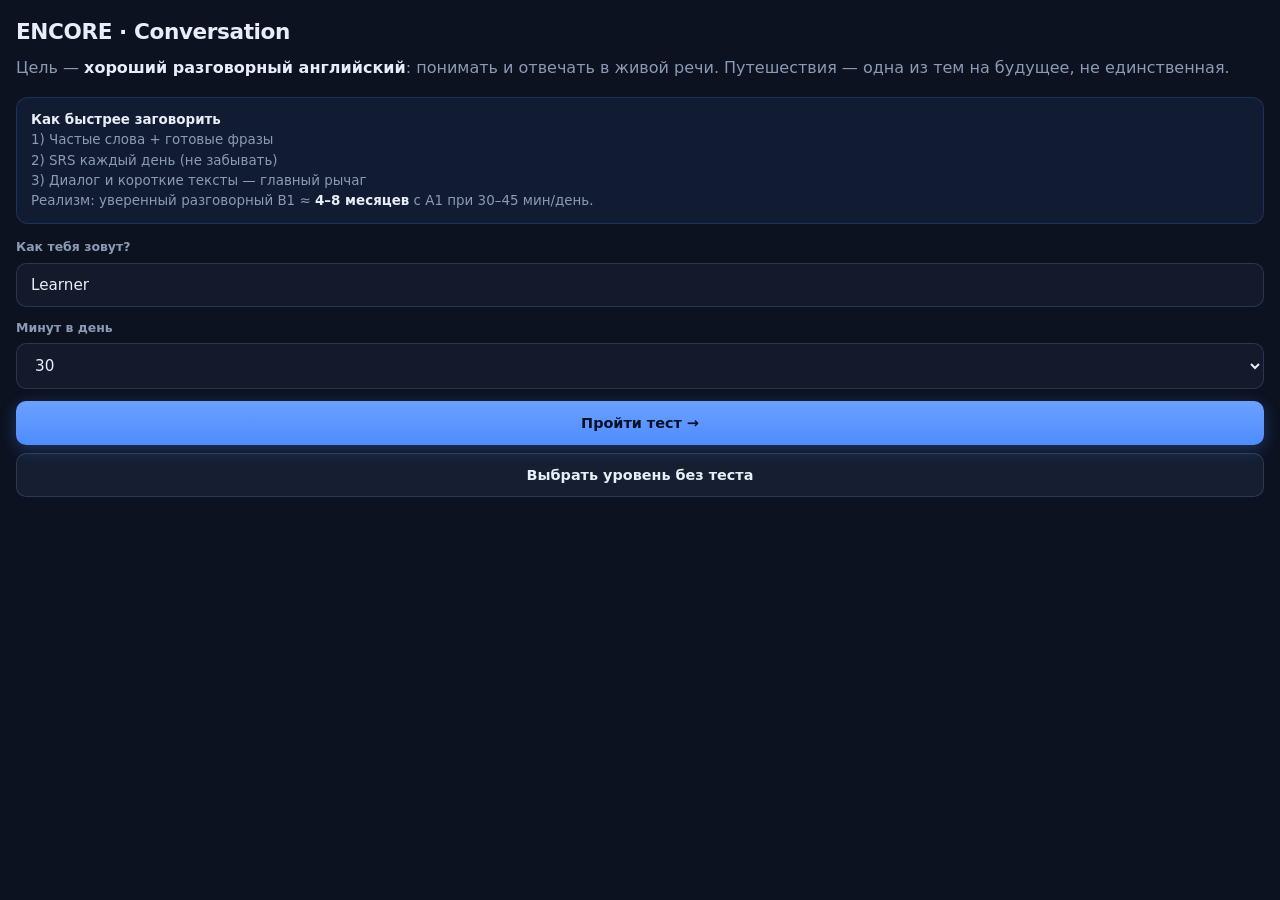
==== commit 2ffe85b4: "Add files via upload" ====
--- a/index.html
+++ b/index.html
@@ -274,7 +274,7 @@
       </div>
       <div class="card">
         <h3 style="font-size:0.95rem;margin-bottom:8px">ИИ (Groq)</h3>
-        <p style="font-size:0.82rem;color:var(--muted);margin-bottom:10px">Для диалога и правок. Proxy или ключ gsk_.</p>
+        <p style="font-size:0.82rem;color:var(--muted);margin-bottom:10px">Для диалога и правок. Подключён автоматически через proxy (как в LIFE RPG). Поля — только если нужно переопределить.</p>
         <p id="aiStatus" style="font-size:0.8rem;color:var(--dim);margin-bottom:10px"></p>
         <div class="fg"><label>Proxy URL (рекомендуется)</label>
           <input id="setProxy" placeholder="https://….supabase.co/functions/v1/…"></div>
@@ -317,8 +317,8 @@
 const LS_ANON = 'encore_anon';
 
 // Optional baked proxy (same pattern as LIFE RPG)
-const DEFAULT_PROXY_URL = '';
-const DEFAULT_SUPABASE_ANON_KEY = '';
+const DEFAULT_PROXY_URL = 'https://sghoucsrxbywiafpxxyw.supabase.co/functions/v1/Qroq-proxy';
+const DEFAULT_SUPABASE_ANON_KEY = 'sb_publishable_vUKnyvXGOcqUdq4tBv03FA_RWkH30qP';
 const GROQ_BASE = 'https://api.groq.com/openai/v1';
 
 const CEFR_ORDER = ['A1','A2','B1','B2','C1'];
@@ -821,14 +821,45 @@
           <option value="60">60</option>
         </select>
       </div>
-      <button class="btn btn-primary btn-block" onclick="window.__obNext()">Определить уровень →</button>
+      <button class="btn btn-primary btn-block" onclick="window.__obNext()">Пройти тест →</button>
+      <button class="btn btn-secondary btn-block" style="margin-top:8px" onclick="window.__obPick()">Выбрать уровень без теста</button>
     `;
-    window.__obNext = () => {
-      S.name = document.getElementById('obName').value.trim() || 'Traveller';
+    window.__obSaveMeta = () => {
+      S.name = document.getElementById('obName').value.trim() || 'Learner';
       S.minutes = parseInt(document.getElementById('obMins').value, 10) || 30;
       S.goal = 'Conversational English';
+    };
+    window.__obNext = () => {
+      window.__obSaveMeta();
       step = 1; qi = 0; answers = [];
       renderQ();
+    };
+    window.__obPick = () => {
+      window.__obSaveMeta();
+      inner.innerHTML = `
+        <h1>Выбери уровень</h1>
+        <p style="color:var(--muted);margin:12px 0;line-height:1.5">Лучше чуть занизить. B1 — уже нормальный разговорный минимум.</p>
+        <div class="fg"><label>CEFR</label>
+          <select id="obCefr">
+            <option value="A1">A1 — почти с нуля</option>
+            <option value="A2" selected>A2 — простые фразы</option>
+            <option value="B1">B1 — могу говорить о жизни</option>
+            <option value="B2">B2 — уверенный разговор</option>
+          </select>
+        </div>
+        <button class="btn btn-primary btn-block" onclick="window.__obGoManual()">Начать</button>
+        <button class="btn btn-secondary btn-block" style="margin-top:8px" onclick="window.__obNext()">Всё же пройти тест</button>
+      `;
+      window.__obGoManual = () => {
+        const pick = document.getElementById('obCefr')?.value || 'A2';
+        S.cefr = pick;
+        save();
+        try { localStorage.setItem('encore_onboarded', '1'); } catch (e) {}
+        document.getElementById('onboard').classList.add('hidden');
+        addWordsForLevel();
+        renderToday();
+        toast('Уровень ' + pick, 'ok');
+      };
     };
   };
 
@@ -914,12 +945,18 @@
 
 /* ---------- AI ---------- */
 function getProxy() {
-  try { return (localStorage.getItem(LS_PROXY) || DEFAULT_PROXY_URL || '').trim().replace(/\/$/, ''); }
-  catch (e) { return (DEFAULT_PROXY_URL || '').trim(); }
+  try {
+    const baked = (DEFAULT_PROXY_URL || '').trim();
+    if (baked) return baked.replace(/\/$/, '');
+    return (localStorage.getItem(LS_PROXY) || '').trim().replace(/\/$/, '');
+  } catch (e) { return (DEFAULT_PROXY_URL || '').trim().replace(/\/$/, ''); }
 }
 function getAnon() {
-  try { return (localStorage.getItem(LS_ANON) || DEFAULT_SUPABASE_ANON_KEY || '').trim(); }
-  catch (e) { return (DEFAULT_SUPABASE_ANON_KEY || '').trim(); }
+  try {
+    const baked = (DEFAULT_SUPABASE_ANON_KEY || '').trim();
+    if (baked) return baked;
+    return (localStorage.getItem(LS_ANON) || '').trim();
+  } catch (e) { return (DEFAULT_SUPABASE_ANON_KEY || '').trim(); }
 }
 function getKey() {
   try { return localStorage.getItem(SECRET) || ''; } catch (e) { return ''; }
@@ -929,16 +966,23 @@
 async function callAi(system, user, maxTokens) {
   maxTokens = maxTokens || 800;
   const proxy = getProxy();
-  const url = proxy
-    ? (proxy.includes('/chat/completions') ? proxy : proxy)
-    : GROQ_BASE + '/chat/completions';
+  const key = getKey();
+  if (!proxy && !key) throw new Error('ИИ не настроен');
+
   const headers = { 'Content-Type': 'application/json' };
+  let url;
   if (proxy) {
+    url = proxy;
     const anon = getAnon();
-    if (anon) { headers['Authorization'] = 'Bearer ' + anon; headers['apikey'] = anon; }
+    if (anon) {
+      headers['Authorization'] = 'Bearer ' + anon;
+      headers['apikey'] = anon;
+    }
   } else {
-    headers['Authorization'] = 'Bearer ' + getKey();
+    url = GROQ_BASE + '/chat/completions';
+    headers['Authorization'] = 'Bearer ' + key;
   }
+
   const body = {
     model: 'openai/gpt-oss-20b',
     messages: [
@@ -946,27 +990,33 @@
       { role: 'user', content: user }
     ],
     temperature: 0.7,
-    max_completion_tokens: maxTokens
+    max_tokens: maxTokens
   };
-  // Some proxies expect path /chat/completions appended
-  let endpoint = url;
-  if (proxy && !proxy.includes('chat/completions') && !proxy.includes('Qroq') && !proxy.includes('groq') && !proxy.includes('proxy')) {
-    endpoint = proxy.replace(/\/$/, '') + '/chat/completions';
+
+  let res;
+  try {
+    res = await fetch(url, { method: 'POST', headers, body: JSON.stringify(body) });
+  } catch (e) {
+    throw new Error('Сеть: ' + (e.message || 'Load failed') + '. Проверь интернет / proxy.');
   }
-  // For supabase edge proxy, body is usually forwarded as-is to groq
-  const res = await fetch(proxy || endpoint, {
-    method: 'POST',
-    headers,
-    body: JSON.stringify(proxy ? body : body)
-  });
   if (!res.ok) {
-    const t = await res.text().catch(() => '');
-    throw new Error('AI HTTP ' + res.status + (t ? ': ' + t.slice(0, 120) : ''));
+    const errText = await res.text().catch(() => '');
+    let msg = 'HTTP ' + res.status;
+    try {
+      const err = JSON.parse(errText);
+      msg = err.error?.message || err.message || err.msg || msg;
+    } catch (_) {
+      if (errText) msg = errText.slice(0, 140);
+    }
+    throw new Error(msg);
   }
   const data = await res.json();
-  const text = data.choices?.[0]?.message?.content || data.content || '';
-  if (!text) throw new Error('Empty AI response');
-  return text.trim();
+  const msg = data.choices && data.choices[0] && data.choices[0].message;
+  let text = (msg && msg.content) || data.content || '';
+  // gpt-oss sometimes puts text in reasoning with empty content
+  if (!text && msg && msg.reasoning) text = String(msg.reasoning).slice(0, 500);
+  if (!text) throw new Error('Пустой ответ ИИ — нажми ещё раз');
+  return String(text).trim();
 }
 
 function tutorSystem() {
@@ -1299,21 +1349,27 @@
   }
   S.chat = [
     { role: 'sys', text: 'Scene: ' + scene },
-    { role: 'bot', text: 'Let\'s start. I\'ll play the other person. Reply in English.' }
+    { role: 'sys', text: '… открываю диалог' }
   ];
   save();
   go('tutor');
   renderChat();
   try {
     const reply = await callAi(
-      tutorSystem() + `\nRole-play scene: ${scene}\nYou start the dialogue as the other person. One short turn.`,
-      'Start the role-play now.',
-      400
+      tutorSystem() + `\nRole-play ONLY. Scene: ${scene}\nYou are the other person (hotel, shop, friend…). One short natural turn in English. Do not explain the exercise.`,
+      'Start now with your first line as the other person.',
+      350
     );
+    S.chat = S.chat.filter(m => m.text !== '… открываю диалог');
     S.chat.push({ role: 'bot', text: reply });
+    markStep('output');
     save();
     renderChat();
   } catch (e) {
+    S.chat = S.chat.filter(m => m.text !== '… открываю диалог');
+    S.chat.push({ role: 'sys', text: 'Ошибка: ' + (e.message || 'AI') });
+    save();
+    renderChat();
     toast(e.message, 'err');
   }
 }
@@ -1341,19 +1397,33 @@
   if (!text) return;
   if (!hasAi()) { toast('Настрой ИИ в Ещё', 'err'); return; }
   input.value = '';
+  input.disabled = true;
   S.chat.push({ role: 'user', text });
+  S.chat.push({ role: 'sys', text: '… думает' });
   renderChat();
   try {
-    const history = S.chat.filter(m => m.role !== 'sys').slice(-8)
+    const history = S.chat.filter(m => m.role === 'user' || m.role === 'bot').slice(-10)
       .map(m => (m.role === 'user' ? 'Student: ' : 'Tutor: ') + m.text).join('\n');
-    const reply = await callAi(tutorSystem(), history + '\nTutor:', 600);
+    const reply = await callAi(
+      tutorSystem(),
+      history + '\n\nReply as Tutor in English (short). If the student wrote Russian, answer in English and gently ask them to try English.',
+      700
+    );
+    S.chat = S.chat.filter(m => m.text !== '… думает');
     S.chat.push({ role: 'bot', text: reply });
     markStep('output');
     logMins(2);
     save();
     renderChat();
   } catch (e) {
-    toast(e.message, 'err');
+    S.chat = S.chat.filter(m => m.text !== '… думает');
+    S.chat.push({ role: 'sys', text: 'Ошибка: ' + (e.message || 'AI') });
+    save();
+    renderChat();
+    toast(e.message || 'Ошибка ИИ', 'err');
+  } finally {
+    input.disabled = false;
+    input.focus();
   }
 }
 
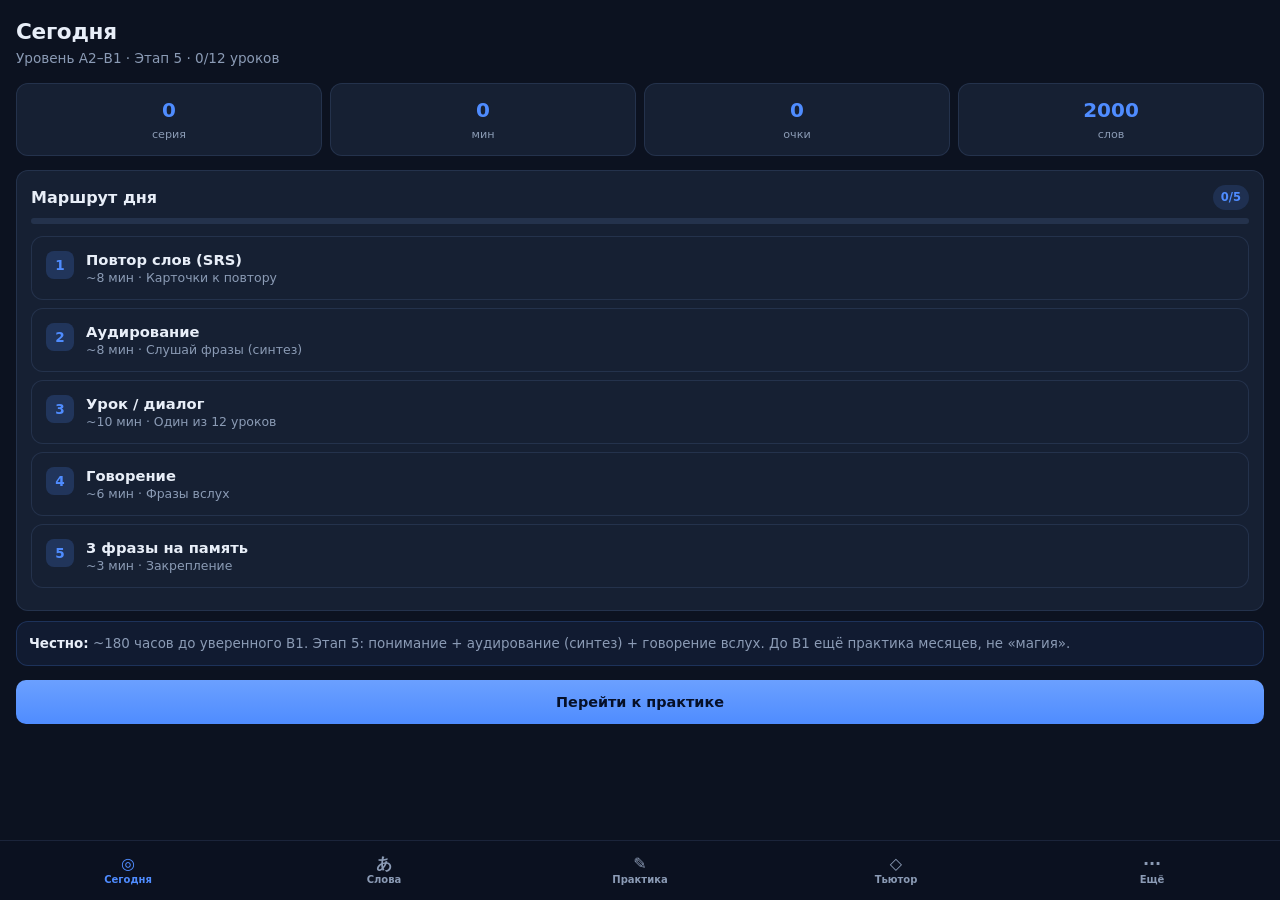
==== commit ee6eadee: "Add files via upload" ====
--- a/index.html
+++ b/index.html
@@ -5,1516 +5,249 @@
   <meta name="viewport" content="width=device-width, initial-scale=1.0, maximum-scale=1.0, user-scalable=no, viewport-fit=cover">
   <meta name="apple-mobile-web-app-capable" content="yes">
   <meta name="theme-color" content="#0c1220">
-  <title>ENCORE — English in minimal time</title>
+  <title>English Course v1 — Этап 5</title>
   <style>
     :root {
       --bg: #0c1220;
-      --bg2: #121a2b;
       --panel: #162033;
-      --panel2: #1c2a42;
-      --border: rgba(140, 180, 255, 0.1);
-      --border2: rgba(140, 180, 255, 0.18);
+      --border: rgba(140, 180, 255, 0.12);
       --text: #e8eef8;
       --muted: #8b9bb5;
-      --dim: #5c6d88;
       --accent: #4f8cff;
-      --accent2: #7eb0ff;
       --green: #3dd68c;
-      --gold: #f0c14d;
       --red: #ff6b7a;
-      --orange: #ff9f43;
-      --radius: 14px;
-      --nav-h: 60px;
       --safe-t: env(safe-area-inset-top, 0px);
       --safe-b: env(safe-area-inset-bottom, 0px);
-      --font: -apple-system, BlinkMacSystemFont, 'SF Pro Text', 'Segoe UI', system-ui, sans-serif;
+      --nav-h: 60px;
     }
     * { box-sizing: border-box; margin: 0; padding: 0; -webkit-tap-highlight-color: transparent; }
     html, body {
       height: 100%; height: 100dvh; overflow: hidden;
-      font-family: var(--font); background: var(--bg); color: var(--text);
-      -webkit-font-smoothing: antialiased; line-height: 1.5;
+      font-family: -apple-system, BlinkMacSystemFont, 'Segoe UI', system-ui, sans-serif;
+      background: var(--bg); color: var(--text); line-height: 1.45;
     }
     body {
       display: flex; flex-direction: column;
-      background:
-        radial-gradient(ellipse 90% 50% at 100% -10%, rgba(79, 140, 255, 0.14), transparent 50%),
-        radial-gradient(ellipse 60% 40% at 0% 80%, rgba(61, 214, 140, 0.06), transparent 45%),
-        var(--bg);
       padding-top: var(--safe-t);
     }
     .screens { flex: 1; min-height: 0; overflow: hidden; padding-bottom: calc(var(--nav-h) + var(--safe-b)); }
-    .screen { display: none; height: 100%; overflow-y: auto; -webkit-overflow-scrolling: touch; padding: 14px 16px 24px; }
-    .screen.active { display: block; animation: in 0.2s ease; }
-    @keyframes in { from { opacity: 0; transform: translateY(6px); } to { opacity: 1; transform: none; } }
-
-    .nav {
-      position: fixed; bottom: 0; left: 0; right: 0; z-index: 100;
-      height: calc(var(--nav-h) + var(--safe-b)); padding-bottom: var(--safe-b);
-      background: rgba(12, 18, 32, 0.94); backdrop-filter: blur(16px);
-      border-top: 1px solid var(--border); display: flex;
-    }
-    .nav button {
-      flex: 1; background: none; border: none; color: var(--dim); font-size: 10px; font-weight: 600;
-      display: flex; flex-direction: column; align-items: center; justify-content: center; gap: 3px;
-      cursor: pointer; font-family: inherit; min-height: 48px;
-    }
-    .nav button.active { color: var(--accent2); }
-    .nav button .ico { font-size: 18px; line-height: 1; }
-
-    h1 { font-size: 1.35rem; font-weight: 750; letter-spacing: -0.4px; }
-    .sub { color: var(--muted); font-size: 0.84rem; margin-top: 2px; }
+    .screen {
+      display: none; height: 100%; overflow-y: auto; -webkit-overflow-scrolling: touch;
+      padding: 16px 16px 24px;
+    }
+    .screen.active { display: block; }
+    h1 { font-size: 1.35rem; font-weight: 750; letter-spacing: -0.3px; }
+    h2 { font-size: 1.15rem; margin-bottom: 12px; }
+    h3 { font-size: 0.95rem; margin: 16px 0 8px; color: var(--muted); }
+    .sub { color: var(--muted); font-size: 0.85rem; margin-top: 2px; }
+    .muted { color: var(--muted); font-size: 0.88rem; margin-bottom: 12px; }
+    .stats {
+      display: grid; grid-template-columns: repeat(3, 1fr); gap: 8px; margin: 14px 0;
+    }
+    .stat {
+      background: var(--panel); border: 1px solid var(--border); border-radius: 12px;
+      padding: 12px 8px; text-align: center;
+    }
+    .stat .v { font-size: 1.25rem; font-weight: 750; color: var(--accent); }
+    .stat .l { font-size: 0.7rem; color: var(--muted); margin-top: 2px; }
     .card {
-      background: var(--panel); border: 1px solid var(--border); border-radius: var(--radius);
-      padding: 16px; margin-bottom: 12px;
-    }
+      background: var(--panel); border: 1px solid var(--border); border-radius: 12px;
+      padding: 14px; margin-bottom: 10px;
+    }
+    .card .en { font-weight: 700; font-size: 1rem; }
+    .card .ru, .ru { color: var(--muted); font-size: 0.86rem; margin-top: 4px; }
+    .card .ex, .ex { color: var(--accent); font-size: 0.84rem; margin-top: 6px; font-style: italic; }
+    .ipa { color: var(--muted); font-size: 0.8rem; font-weight: 500; }
+    .row-card { display: flex; justify-content: space-between; align-items: center; gap: 10px; }
+    .badge {
+      font-size: 0.72rem; font-weight: 700; padding: 4px 8px; border-radius: 99px;
+      background: rgba(79, 140, 255, 0.15); color: var(--accent); white-space: nowrap;
+    }
+    .progress {
+      height: 6px; background: rgba(140, 180, 255, 0.12); border-radius: 99px; overflow: hidden; margin: 8px 0 12px;
+    }
+    .progress > i { display: block; height: 100%; background: linear-gradient(90deg, #3d7aef, #6ba0ff); border-radius: 99px; width: 0; }
+    .step {
+      display: flex; gap: 12px; align-items: flex-start; width: 100%; text-align: left;
+      padding: 14px; margin-bottom: 8px; border-radius: 12px; border: 1px solid var(--border);
+      background: var(--panel); color: var(--text); font-family: inherit; cursor: pointer;
+      min-height: 56px;
+    }
+    .step.done { opacity: 0.55; }
+    .step .num {
+      width: 28px; height: 28px; border-radius: 8px; background: rgba(79, 140, 255, 0.2);
+      color: var(--accent); display: flex; align-items: center; justify-content: center;
+      font-weight: 750; font-size: 0.85rem; flex-shrink: 0;
+    }
+    .step.done .num { background: rgba(61, 214, 140, 0.2); color: var(--green); }
+    .step .body { display: flex; flex-direction: column; gap: 2px; min-width: 0; }
+    .step strong { font-size: 0.92rem; }
+    .step small { font-size: 0.78rem; color: var(--muted); }
     .btn {
-      display: inline-flex; align-items: center; justify-content: center; gap: 6px;
+      display: inline-flex; align-items: center; justify-content: center;
       min-height: 44px; padding: 10px 16px; border-radius: 10px; border: none;
       font-size: 0.9rem; font-weight: 650; font-family: inherit; cursor: pointer;
-      transition: transform 0.12s, opacity 0.12s;
-    }
-    .btn:active { transform: scale(0.97); opacity: 0.9; }
-    .btn-primary { background: linear-gradient(180deg, #6ba0ff, #4f8cff); color: #061028; box-shadow: 0 4px 16px rgba(79,140,255,0.3); }
-    .btn-secondary { background: rgba(140,180,255,0.08); color: var(--text); border: 1px solid var(--border2); }
-    .btn-success { background: rgba(61,214,140,0.15); color: var(--green); border: 1px solid rgba(61,214,140,0.35); }
-    .btn-danger { background: rgba(255,107,122,0.12); color: var(--red); border: 1px solid rgba(255,107,122,0.3); }
-    .btn-block { width: 100%; }
-    .btn-sm { min-height: 36px; padding: 6px 12px; font-size: 0.8rem; border-radius: 8px; }
-    .row { display: flex; gap: 8px; flex-wrap: wrap; }
-    .progress {
-      height: 6px; background: rgba(140,180,255,0.1); border-radius: 99px; overflow: hidden; margin: 8px 0;
-    }
-    .progress > i { display: block; height: 100%; background: linear-gradient(90deg, #3d7aef, #6ba0ff); border-radius: 99px; }
-    .badge {
-      display: inline-block; font-size: 0.72rem; font-weight: 700; padding: 3px 8px;
-      border-radius: 99px; background: rgba(79,140,255,0.15); color: var(--accent2);
-    }
-    .badge-gold { background: rgba(240,193,77,0.15); color: var(--gold); }
-    .badge-green { background: rgba(61,214,140,0.15); color: var(--green); }
-    input, textarea, select {
-      width: 100%; padding: 12px 14px; background: var(--bg2); border: 1px solid var(--border2);
-      border-radius: 10px; color: var(--text); font-size: 0.95rem; font-family: inherit; outline: none;
-    }
-    textarea { min-height: 90px; resize: vertical; }
-    label { display: block; font-size: 0.78rem; color: var(--muted); margin-bottom: 6px; font-weight: 600; }
-    .fg { margin-bottom: 12px; }
-    .toast {
-      position: fixed; top: calc(12px + var(--safe-t)); left: 50%; transform: translateX(-50%);
-      z-index: 999; background: var(--panel2); border: 1px solid var(--border2); border-radius: 12px;
-      padding: 12px 18px; font-size: 0.88rem; font-weight: 600; box-shadow: 0 8px 32px rgba(0,0,0,0.4);
-      max-width: 90%; animation: in 0.2s ease;
-    }
-    .toast.ok { border-color: rgba(61,214,140,0.4); }
-    .toast.err { border-color: rgba(255,107,122,0.4); }
+      color: var(--text);
+    }
+    .btn.block { width: 100%; margin-bottom: 8px; }
+    .btn.primary { background: linear-gradient(180deg, #6ba0ff, #4f8cff); color: #061028; }
+    .btn.secondary { background: rgba(140, 180, 255, 0.08); border: 1px solid var(--border); }
+    .btn.success { background: rgba(61, 214, 140, 0.15); color: var(--green); border: 1px solid rgba(61, 214, 140, 0.35); }
+    .btn.danger { background: rgba(255, 107, 122, 0.12); color: var(--red); border: 1px solid rgba(255, 107, 122, 0.3); }
+    .nav {
+      position: fixed; bottom: 0; left: 0; right: 0; z-index: 50;
+      height: calc(var(--nav-h) + var(--safe-b)); padding-bottom: var(--safe-b);
+      background: rgba(12, 18, 32, 0.94); border-top: 1px solid var(--border);
+      display: flex;
+    }
+    .nav button {
+      flex: 1; background: none; border: none; color: var(--muted); font-size: 10px; font-weight: 600;
+      display: flex; flex-direction: column; align-items: center; justify-content: center; gap: 2px;
+      font-family: inherit; min-height: 48px; cursor: pointer;
+    }
+    .nav button.active { color: var(--accent); }
+    .nav .ico { font-size: 16px; line-height: 1; }
     .modal-bg {
-      position: fixed; inset: 0; z-index: 200; background: rgba(6,10,20,0.7);
+      position: fixed; inset: 0; z-index: 100; background: rgba(6, 10, 20, 0.72);
       display: none; align-items: flex-end; justify-content: center;
     }
     .modal-bg.open { display: flex; }
     .modal {
       width: 100%; max-width: 480px; max-height: 88vh; overflow-y: auto;
-      background: var(--bg2); border: 1px solid var(--border2); border-radius: 18px 18px 0 0;
+      background: #121a2b; border: 1px solid var(--border); border-radius: 16px 16px 0 0;
       padding: 18px 16px calc(20px + var(--safe-b));
     }
-    .modal h2 { font-size: 1.15rem; margin-bottom: 12px; }
-    .flash-card {
-      min-height: 160px; display: flex; flex-direction: column; align-items: center; justify-content: center;
-      text-align: center; padding: 24px; cursor: pointer; user-select: none;
-    }
-    .flash-card .front { font-size: 1.6rem; font-weight: 750; }
-    .flash-card .back { font-size: 1.15rem; color: var(--accent2); margin-top: 10px; }
-    .flash-card .ex { font-size: 0.88rem; color: var(--muted); margin-top: 12px; font-style: italic; }
-    .chat { display: flex; flex-direction: column; gap: 10px; max-height: 50vh; overflow-y: auto; margin-bottom: 12px; }
-    .bubble {
-      max-width: 88%; padding: 10px 14px; border-radius: 14px; font-size: 0.92rem; line-height: 1.45;
-    }
-    .bubble.user { align-self: flex-end; background: rgba(79,140,255,0.25); border: 1px solid rgba(79,140,255,0.3); }
-    .bubble.bot { align-self: flex-start; background: var(--panel); border: 1px solid var(--border); }
-    .bubble.sys { align-self: center; background: transparent; color: var(--muted); font-size: 0.8rem; }
-    .stat-grid { display: grid; grid-template-columns: repeat(3, 1fr); gap: 8px; margin: 12px 0; }
-    .stat {
-      background: var(--panel); border: 1px solid var(--border); border-radius: 12px;
-      padding: 12px 8px; text-align: center;
-    }
-    .stat .v { font-size: 1.25rem; font-weight: 750; color: var(--accent2); }
-    .stat .l { font-size: 0.7rem; color: var(--muted); margin-top: 2px; }
-    .step {
-      display: flex; gap: 12px; padding: 14px; border: 1px solid var(--border); border-radius: 12px;
-      margin-bottom: 10px; background: var(--panel); cursor: pointer; align-items: flex-start;
-    }
-    .step.done { opacity: 0.55; }
-    .step .num {
-      width: 28px; height: 28px; border-radius: 8px; background: rgba(79,140,255,0.2);
-      color: var(--accent2); display: flex; align-items: center; justify-content: center;
-      font-weight: 750; font-size: 0.85rem; flex-shrink: 0;
-    }
-    .step.done .num { background: rgba(61,214,140,0.2); color: var(--green); }
-    .step h3 { font-size: 0.95rem; font-weight: 700; }
-    .step p { font-size: 0.8rem; color: var(--muted); margin-top: 2px; }
+    .flash {
+      width: 100%; min-height: 150px; padding: 24px; margin: 12px 0;
+      background: var(--panel); border: 1px solid var(--border); border-radius: 14px;
+      text-align: center; font-family: inherit; color: var(--text); cursor: pointer;
+    }
+    .flash .front { font-size: 1.6rem; font-weight: 750; }
+    .flash .back { font-size: 1.15rem; color: var(--accent); margin-top: 10px; }
+    .flash .hint { font-size: 0.75rem; color: var(--muted); margin-top: 14px; }
+    .grades { display: grid; grid-template-columns: 1fr 1fr; gap: 8px; margin: 12px 0; }
+    .grades .btn { min-height: 44px; }
+    .hidden { display: none !important; }
+    .tips { margin: 0 0 14px 18px; color: var(--muted); font-size: 0.88rem; }
+    .tips li { margin-bottom: 6px; }
+    .toast {
+      position: fixed; top: calc(12px + var(--safe-t)); left: 50%; transform: translateX(-50%);
+      z-index: 200; background: #1c2a42; border: 1px solid var(--border);
+      border-radius: 12px; padding: 12px 16px; font-size: 0.88rem; font-weight: 600;
+      max-width: 90%;
+    }
+    .toast.err { border-color: rgba(255, 107, 122, 0.45); }
     .tip {
-      background: rgba(79,140,255,0.08); border: 1px solid rgba(79,140,255,0.2);
-      border-radius: 12px; padding: 12px 14px; font-size: 0.84rem; color: var(--muted); margin-bottom: 14px; line-height: 1.5;
-    }
-    .tip strong { color: var(--text); }
-    .hidden { display: none !important; }
-    .en { font-family: Georgia, 'Times New Roman', serif; }
+      background: rgba(79, 140, 255, 0.08); border: 1px solid rgba(79, 140, 255, 0.2);
+      border-radius: 12px; padding: 12px; font-size: 0.84rem; color: var(--muted); margin-bottom: 14px;
+    }
+    label.file-btn {
+      display: flex; align-items: center; justify-content: center;
+      min-height: 44px; padding: 10px 16px; border-radius: 10px;
+      background: rgba(140, 180, 255, 0.08); border: 1px solid var(--border);
+      font-size: 0.9rem; font-weight: 650; cursor: pointer; margin-bottom: 8px;
+    }
+    label.file-btn input { display: none; }
+    .chat { max-height: 45vh; overflow-y: auto; margin-bottom: 10px; display: flex; flex-direction: column; gap: 8px; }
+    .bubble { max-width: 88%; padding: 10px 12px; border-radius: 12px; font-size: 0.9rem; }
+    .bubble.user { align-self: flex-end; background: rgba(79,140,255,0.25); }
+    .bubble.assistant { align-self: flex-start; background: var(--panel); border: 1px solid var(--border); }
+    .bubble.sys { align-self: center; color: var(--muted); font-size: 0.8rem; background: transparent; }
+    .row-input { display: flex; gap: 8px; }
+    .row-input input { flex: 1; min-height: 44px; padding: 10px 12px; border-radius: 10px; border: 1px solid var(--border); background: #121a2b; color: var(--text); font-size: 0.95rem; }
+
   </style>
 </head>
 <body>
-  <div id="onboard" class="hidden" style="position:fixed;inset:0;z-index:300;background:var(--bg);overflow-y:auto;padding:calc(16px + var(--safe-t)) 16px calc(24px + var(--safe-b))">
-    <div id="onboardInner"></div>
+  <noscript style="padding:16px">Нужен JavaScript.</noscript>
+
+  <div class="screens">
+    <div class="screen active" id="sc-today">
+      <h1>Сегодня</h1>
+      <p class="sub" id="levelLabel">Уровень A1–A2 · Этап 5</p>
+      <div class="stats" style="grid-template-columns:repeat(4,1fr)">
+        <div class="stat"><div class="v" id="stStreak">0</div><div class="l">серия</div></div>
+        <div class="stat"><div class="v" id="stMins">0</div><div class="l">мин</div></div>
+        <div class="stat"><div class="v" id="stPoints">0</div><div class="l">очки</div></div>
+        <div class="stat"><div class="v" id="stWords">0</div><div class="l">слов</div></div>
+      </div>
+      <div class="card">
+        <div style="display:flex;justify-content:space-between;align-items:center">
+          <strong>Маршрут дня</strong>
+          <span class="badge" id="pathCount">0/4</span>
+        </div>
+        <div class="progress"><i id="pathProgress"></i></div>
+        <div id="pathList"></div>
+      </div>
+      <div class="tip">
+        <strong style="color:var(--text)">Честно:</strong> ~180 часов до уверенного B1.
+        Этап 5: понимание + аудирование (синтез) + говорение вслух. До B1 ещё практика месяцев, не «магия».
+      </div>
+      <button type="button" class="btn primary block" id="btnToPractice">Перейти к практике</button>
+    </div>
+
+    <div class="screen" id="sc-words">
+      <h1>Слова</h1>
+      <p class="sub" id="wordsMeta">2000 в колоде</p>
+      <button type="button" class="btn primary block" onclick="startReview()">Повторить due</button>
+      <div id="wordList"></div>
+    </div>
+
+    <div class="screen" id="sc-practice">
+      <h1>Практика</h1>
+      <p class="sub">SRS, фразы, 12 уроков</p>
+      <div id="practiceBox"></div>
+    </div>
+
+    <div class="screen" id="sc-tutor">
+      <h1>Тьютор</h1>
+      <p class="sub">ИИ — в Этапе 3</p>
+      <div id="tutorBox"></div>
+    </div>
+
+    <div class="screen" id="sc-settings">
+      <h1>Настройки</h1>
+      <p class="sub">Прогресс хранится на устройстве</p>
+      <div class="card">
+        <strong style="display:block;margin-bottom:8px">ИИ-тьютор</strong>
+        <p class="muted" style="margin-bottom:10px" id="aiStatus">Нет ключа</p>
+        <p class="muted" style="margin-bottom:10px;font-size:0.8rem">Ключ хранится в localStorage этого устройства. Не используйте рабочий ключ. С Safari API может блокировать CORS — тогда нужен свой proxy (Base URL).</p>
+        <label class="muted" style="display:block;margin-bottom:4px;font-size:0.78rem">Провайдер</label>
+        <select id="aiProvider" style="width:100%;min-height:44px;margin-bottom:10px;padding:10px;border-radius:10px;background:#121a2b;color:var(--text);border:1px solid var(--border);font-size:0.95rem">
+          <option value="groq">Groq</option>
+          <option value="openai">OpenAI</option>
+          <option value="custom">Другой (compatible)</option>
+        </select>
+        <label class="muted" style="display:block;margin-bottom:4px;font-size:0.78rem">API-ключ</label>
+        <input type="password" id="aiKey" placeholder="gsk_… / sk-…" style="width:100%;min-height:44px;margin-bottom:10px;padding:10px 12px;border-radius:10px;background:#121a2b;color:var(--text);border:1px solid var(--border);font-size:0.95rem">
+        <label class="muted" style="display:block;margin-bottom:4px;font-size:0.78rem">Base URL (для «Другой» или proxy)</label>
+        <input type="text" id="aiBase" placeholder="https://…/v1" style="width:100%;min-height:44px;margin-bottom:10px;padding:10px 12px;border-radius:10px;background:#121a2b;color:var(--text);border:1px solid var(--border);font-size:0.95rem">
+        <button type="button" class="btn primary block" id="btnSaveAi">Сохранить ИИ</button>
+      </div>
+      <div class="card">
+        <p class="muted" style="margin-bottom:12px">Прогресс: <code>english_course_v1</code></p>
+        <button type="button" class="btn primary block" id="btnExport">Экспорт JSON</button>
+        <label class="file-btn">Импорт JSON<input type="file" id="btnImport" accept="application/json,.json"></label>
+        <button type="button" class="btn danger block" id="btnReset">Сбросить прогресс</button>
+      </div>
+      <div class="tip">Аудирование использует встроенный синтез речи iOS (без сети). ИИ — только с твоим ключом.</div>
+    </div>
   </div>
-  <div class="screens">
-    <!-- TODAY -->
-    <div class="screen active" id="sc-today">
-      <div style="display:flex;justify-content:space-between;align-items:flex-start;margin-bottom:14px">
-        <div>
-          <h1>Сегодня</h1>
-          <p class="sub" id="todaySub">Разговорный English · 30–60 мин</p>
-        </div>
-        <span class="badge" id="cefrBadge">A2</span>
-      </div>
-      <div class="stat-grid">
-        <div class="stat"><div class="v" id="stStreak">0</div><div class="l">серия, дн</div></div>
-        <div class="stat"><div class="v" id="stMins">0</div><div class="l">мин сегодня</div></div>
-        <div class="stat"><div class="v" id="stWords">0</div><div class="l">слов в колоде</div></div>
-      </div>
-      <div class="card" id="pathCard"></div>
-      <div class="tip" id="methodTip">
-        <strong>Цель: хороший разговорный English.</strong> Частые слова, живые фразы, диалог каждый день. Travel — бонусом в колоде. Грамматика — точечно, в контексте.
-      </div>
-    </div>
-
-    <!-- WORDS (SRS) -->
-    <div class="screen" id="sc-words">
-      <div style="display:flex;justify-content:space-between;align-items:center;margin-bottom:14px">
-        <div>
-          <h1>Слова</h1>
-          <p class="sub">Интервальные повторения (SRS)</p>
-        </div>
-        <button class="btn btn-primary btn-sm" onclick="startReview()">Повторить</button>
-      </div>
-      <div class="card" id="srsStats"></div>
-      <div id="wordList"></div>
-      <button class="btn btn-secondary btn-block" style="margin-top:8px" onclick="addWordsForLevel()">+ Слова моего уровня</button>
-    </div>
-
-    <!-- PRACTICE -->
-    <div class="screen" id="sc-practice">
-      <h1 style="margin-bottom:4px">Практика</h1>
-      <p class="sub" style="margin-bottom:14px">Живой разговор: о себе, мнения, планы, быт (+ travel)</p>
-      <div class="card">
-        <h3 style="font-size:0.95rem;margin-bottom:8px">Письмо (5–10 мин)</h3>
-        <p style="font-size:0.84rem;color:var(--muted);margin-bottom:12px">Напиши 4–6 предложений по теме. ИИ поправит и объяснит.</p>
-        <button class="btn btn-primary btn-block" onclick="startWriting()">Написать текст</button>
-      </div>
-      <div class="card">
-        <h3 style="font-size:0.95rem;margin-bottom:8px">Диалог с тьютором</h3>
-        <p style="font-size:0.84rem;color:var(--muted);margin-bottom:12px">Ролевые диалоги на твоём уровне. Отвечай на English.</p>
-        <button class="btn btn-primary btn-block" onclick="startDialogue()">Начать диалог</button>
-      </div>
-      <div class="card">
-        <h3 style="font-size:0.95rem;margin-bottom:8px">Шаблоны фраз</h3>
-        <p style="font-size:0.84rem;color:var(--muted);margin-bottom:12px">Готовые реплики сразу в речь — быстрее, чем слова по одному.</p>
-        <button class="btn btn-secondary btn-block" onclick="showPatterns()">Открыть шаблоны</button>
-      </div>
-      <div class="card">
-        <h3 style="font-size:0.95rem;margin-bottom:8px">Мини-грамматика</h3>
-        <p style="font-size:0.84rem;color:var(--muted);margin-bottom:12px">Одно правило + примеры + упражнение. Без воды.</p>
-        <button class="btn btn-secondary btn-block" onclick="showGrammar()">Урок грамматики</button>
-      </div>
-    </div>
-
-    <!-- TUTOR -->
-    <div class="screen" id="sc-tutor">
-      <h1 style="margin-bottom:4px">Тьютор</h1>
-      <p class="sub" style="margin-bottom:12px">Свободный чат на English · правки и объяснения</p>
-      <div class="chat" id="chatBox"></div>
-      <div class="row" style="margin-bottom:8px">
-        <button class="btn btn-secondary btn-sm" onclick="tutorPrompt('Correct my last message and explain mistakes simply.')">Править</button>
-        <button class="btn btn-secondary btn-sm" onclick="tutorPrompt('Give me 5 useful phrases for this topic at my level.')">Фразы</button>
-        <button class="btn btn-secondary btn-sm" onclick="clearChat()">Очистить</button>
-      </div>
-      <div class="row">
-        <input type="text" id="chatInput" placeholder="Type in English…" style="flex:1"
-          onkeydown="if(event.key==='Enter')sendChat()">
-        <button class="btn btn-primary" onclick="sendChat()">→</button>
-      </div>
-      <p id="aiHint" style="font-size:0.75rem;color:var(--dim);margin-top:10px"></p>
-    </div>
-
-    <!-- MORE -->
-    <div class="screen" id="sc-more">
-      <h1 style="margin-bottom:14px">Ещё</h1>
-      <div class="card">
-        <h3 style="font-size:0.95rem;margin-bottom:10px">Профиль</h3>
-        <div class="fg"><label>Имя</label><input id="setName" maxlength="40"></div>
-        <div class="fg">
-          <label>Уровень CEFR</label>
-          <select id="setCefr">
-            <option value="A1">A1 — Beginner</option>
-            <option value="A2">A2 — Elementary</option>
-            <option value="B1">B1 — Intermediate</option>
-            <option value="B2">B2 — Upper-Intermediate</option>
-            <option value="C1">C1 — Advanced</option>
-          </select>
-        </div>
-        <div class="fg">
-          <label>Минут в день</label>
-          <select id="setMins">
-            <option value="20">20 мин (минимум)</option>
-            <option value="30">30 мин</option>
-            <option value="45">45 мин</option>
-            <option value="60">60 мин</option>
-          </select>
-        </div>
-        <div class="fg"><label>Цель</label><input id="setGoal" placeholder="Travel / work / exam…"></div>
-        <button class="btn btn-primary btn-block" onclick="saveProfile()">Сохранить</button>
-      </div>
-      <div class="card">
-        <h3 style="font-size:0.95rem;margin-bottom:8px">ИИ (Groq)</h3>
-        <p style="font-size:0.82rem;color:var(--muted);margin-bottom:10px">Для диалога и правок. Подключён автоматически через proxy (как в LIFE RPG). Поля — только если нужно переопределить.</p>
-        <p id="aiStatus" style="font-size:0.8rem;color:var(--dim);margin-bottom:10px"></p>
-        <div class="fg"><label>Proxy URL (рекомендуется)</label>
-          <input id="setProxy" placeholder="https://….supabase.co/functions/v1/…"></div>
-        <div class="fg"><label>Anon key</label><input id="setAnon" placeholder="eyJ… / sb_publishable_…"></div>
-        <div class="fg"><label>Или ключ Groq</label><input type="password" id="setKey" placeholder="gsk_…"></div>
-        <button class="btn btn-primary btn-block" onclick="saveAi()" style="margin-bottom:8px">Сохранить ИИ</button>
-        <button class="btn btn-secondary btn-block" onclick="testAi()">Проверить</button>
-      </div>
-      <div class="card">
-        <h3 style="font-size:0.95rem;margin-bottom:8px">Метод</h3>
-        <p style="font-size:0.84rem;color:var(--muted);line-height:1.55">
-          Разговорный уровень (ориентир при 30–45 мин/день):<br>
-          <strong style="color:var(--text)">A1→A2</strong> ~ 2–4 мес · <strong style="color:var(--text)">A2→B1</strong> ~ 3–6 мес ·
-          <strong style="color:var(--text)">B1→B2</strong> ~ 4–8 мес.<br>
-          B1 — уже нормальный разговор в быту и в поездках. Секрет: <em>частое + говорить каждый день</em>.
-        </p>
-      </div>
-      <button class="btn btn-secondary btn-block" style="margin-bottom:8px" onclick="retakePlacement()">Пройти тест уровня заново</button>
-      <button class="btn btn-danger btn-block" onclick="resetAll()">Сбросить прогресс</button>
-    </div>
-  </div>
 
   <nav class="nav">
-    <button class="active" data-s="today" onclick="go('today')"><span class="ico">◎</span>Сегодня</button>
-    <button data-s="words" onclick="go('words')"><span class="ico">あ</span>Слова</button>
-    <button data-s="practice" onclick="go('practice')"><span class="ico">✎</span>Практика</button>
-    <button data-s="tutor" onclick="go('tutor')"><span class="ico">◎</span>Тьютор</button>
-    <button data-s="more" onclick="go('more')"><span class="ico">···</span>Ещё</button>
+    <button type="button" class="active" data-tab="today"><span class="ico">◎</span>Сегодня</button>
+    <button type="button" data-tab="words"><span class="ico">あ</span>Слова</button>
+    <button type="button" data-tab="practice"><span class="ico">✎</span>Практика</button>
+    <button type="button" data-tab="tutor"><span class="ico">◇</span>Тьютор</button>
+    <button type="button" data-tab="settings"><span class="ico">···</span>Ещё</button>
   </nav>
 
-  <div class="modal-bg" id="modalBg" onclick="if(event.target===this)closeModal()">
+  <div class="modal-bg" id="modalBg">
     <div class="modal" id="modal"></div>
   </div>
 
-<script>
-/* ========== ENCORE — efficient English learning ========== */
-const STORE = 'encore_v1';
-const SECRET = 'encore_key';
-const LS_PROXY = 'encore_proxy';
-const LS_ANON = 'encore_anon';
-
-// Optional baked proxy (same pattern as LIFE RPG)
-const DEFAULT_PROXY_URL = 'https://sghoucsrxbywiafpxxyw.supabase.co/functions/v1/Qroq-proxy';
-const DEFAULT_SUPABASE_ANON_KEY = 'sb_publishable_vUKnyvXGOcqUdq4tBv03FA_RWkH30qP';
-const GROQ_BASE = 'https://api.groq.com/openai/v1';
-
-const CEFR_ORDER = ['A1','A2','B1','B2','C1'];
-
-
-/* Travel-first vocabulary (conversation for trips) */
-const TRAVEL_SEED = {
-  A1: [
-    ['passport','паспорт','My passport is in my bag.'],
-    ['ticket','билет','I have a ticket.'],
-    ['hotel','отель','Where is the hotel?'],
-    ['airport','аэропорт','The airport is far.'],
-    ['taxi','такси','I need a taxi.'],
-    ['bus','автобус','Which bus goes there?'],
-    ['train','поезд','The train leaves at 5.'],
-    ['map','карта','Can I see a map?'],
-    ['water','вода','A bottle of water, please.'],
-    ['food','еда','Where can I buy food?'],
-    ['help','помощь','I need help.'],
-    ['please','пожалуйста','Two tickets, please.'],
-    ['thank you','спасибо','Thank you very much.'],
-    ['sorry','извините','Sorry, I don\'t understand.'],
-    ['yes','да','Yes, please.'],
-    ['no','нет','No, thank you.'],
-    ['left','налево','Turn left.'],
-    ['right','направо','Turn right.'],
-    ['straight','прямо','Go straight.'],
-    ['near','рядом','Is it near?'],
-    ['far','далеко','How far is it?'],
-    ['open','открыто','Is it open?'],
-    ['closed','закрыто','It is closed.'],
-    ['today','сегодня','Today I travel.'],
-    ['tomorrow','завтра','Tomorrow I leave.'],
-    ['now','сейчас','I need it now.'],
-    ['here','здесь','I am here.'],
-    ['there','там','Go there.'],
-    ['how much','сколько стоит','How much is it?'],
-    ['where','где','Where is the station?']
-  ],
-  A2: [
-    ['reservation','бронь','I have a reservation.'],
-    ['check-in','регистрация','Where is check-in?'],
-    ['luggage','багаж','My luggage is heavy.'],
-    ['gate','выход на посадку','Which gate?'],
-    ['delay','задержка','The flight is delayed.'],
-    ['platform','платформа','Platform 3.'],
-    ['reception','ресепшен','Go to reception.'],
-    ['key card','ключ-карта','Here is your key card.'],
-    ['wifi','вайфай','What is the wifi password?'],
-    ['bill','счёт','Can I have the bill?'],
-    ['cash','наличные','Do you take cash?'],
-    ['card','карта (оплата)','I pay by card.'],
-    ['exchange','обмен','Currency exchange'],
-    ['pharmacy','аптека','Is there a pharmacy nearby?'],
-    ['museum','музей','Tickets for the museum.'],
-    ['entrance','вход','Where is the entrance?'],
-    ['exit','выход','Emergency exit'],
-    ['recommend','рекомендовать','What do you recommend?'],
-    ['allergic','аллергия','I am allergic to nuts.'],
-    ['vegetarian','вегетарианец','A vegetarian meal, please.'],
-    ['spicy','острый','Not too spicy, please.'],
-    ['booking','бронирование','I made a booking online.'],
-    ['cancel','отменить','I need to cancel.'],
-    ['refund','возврат','Can I get a refund?'],
-    ['lost','потерянный','I lost my phone.'],
-    ['found','нашёл','I found this bag.'],
-    ['emergency','чрезвычайная ситуация','This is an emergency.'],
-    ['police','полиция','Call the police.'],
-    ['hospital','больница','Where is the hospital?'],
-    ['comfortable','удобный','Is the room comfortable?']
-  ],
-  B1: [
-    ['itinerary','маршрут поездки','Here is my itinerary.'],
-    ['layover','пересадка','I have a two-hour layover.'],
-    ['boarding pass','посадочный талон','Show your boarding pass.'],
-    ['customs','таможня','Go through customs.'],
-    ['declare','декларировать','Nothing to declare.'],
-    ['sightseeing','осмотр достопримечательностей','I love sightseeing.'],
-    ['local','местный','Ask a local for advice.'],
-    ['crowd','толпа','Avoid the crowd.'],
-    ['queue','очередь','There is a long queue.'],
-    ['appointment','запись','I have an appointment.'],
-    ['complaint','жалоба','I would like to make a complaint.'],
-    ['overbooked','перебронь','The flight is overbooked.'],
-    ['upgrade','апгрейд','Can I upgrade my seat?'],
-    ['connection','стыковка','I missed my connection.'],
-    ['jet lag','джетлаг','I have jet lag.'],
-    ['souvenir','сувенир','I bought a souvenir.'],
-    ['bargain','торговаться / выгодная покупка','You can bargain here.'],
-    ['scam','мошенничество','Be careful of scams.'],
-    ['insurance','страховка','Travel insurance is important.'],
-    ['embassy','посольство','Contact the embassy.']
-  ],
-  B2: [
-    ['reimburse','возмещать','Will you reimburse the cost?'],
-    ['accommodate','разместить / учесть','We can accommodate your request.'],
-    ['inconvenience','неудобство','Sorry for the inconvenience.'],
-    ['itinerary change','изменение маршрута','There was an itinerary change.'],
-    ['peak season','высокий сезон','Avoid peak season if possible.'],
-    ['off the beaten path','нетуристическое место','Try somewhere off the beaten path.'],
-    ['cultural etiquette','культурный этикет','Learn basic cultural etiquette.'],
-    ['transit visa','транзитная виза','Do I need a transit visa?'],
-    ['travel advisory','рекомендации для поездок','Check the travel advisory.'],
-    ['hospitality','гостеприимство','Thank you for your hospitality.']
-  ],
-  C1: [
-    ['logistics','логистика','The logistics were complicated.'],
-    ['contingency','запасной план','We need a contingency plan.'],
-    ['unprecedented','беспрецедентный','Unprecedented delays'],
-    ['diplomatically','дипломатично','Handle it diplomatically.']
-  ]
-};
-
-const TRAVEL_PATTERNS = {
-  A1: [
-    { en: 'Where is the …?', ru: 'Где …?', ex: 'Where is the bathroom?' },
-    { en: 'How much is …?', ru: 'Сколько стоит …?', ex: 'How much is a ticket?' },
-    { en: 'I would like … / I\'d like …', ru: 'Я бы хотел …', ex: 'I\'d like a coffee, please.' },
-    { en: 'Do you speak English?', ru: 'Вы говорите по-английски?', ex: 'Excuse me, do you speak English?' },
-    { en: 'I don\'t understand.', ru: 'Я не понимаю.', ex: 'Sorry, I don\'t understand.' },
-    { en: 'Can you help me?', ru: 'Можете помочь?', ex: 'Can you help me, please?' },
-    { en: 'I need …', ru: 'Мне нужно …', ex: 'I need a taxi.' },
-    { en: 'My name is …', ru: 'Меня зовут …', ex: 'My name is Alex.' }
-  ],
-  A2: [
-    { en: 'Could you repeat that, please?', ru: 'Повторите, пожалуйста.', ex: 'Could you repeat that slowly?' },
-    { en: 'I have a reservation under …', ru: 'Бронь на имя …', ex: 'I have a reservation under Ivanov.' },
-    { en: 'How do I get to …?', ru: 'Как пройти / доехать до …?', ex: 'How do I get to the museum?' },
-    { en: 'Is there a … nearby?', ru: 'Есть ли … рядом?', ex: 'Is there a pharmacy nearby?' },
-    { en: 'What time does it open/close?', ru: 'Во сколько открывается / закрывается?', ex: 'What time does the train leave?' },
-    { en: 'I\'m looking for …', ru: 'Я ищу …', ex: 'I\'m looking for platform 4.' },
-    { en: 'Can I pay by card?', ru: 'Можно картой?', ex: 'Can I pay by card?' },
-    { en: 'It\'s too expensive.', ru: 'Слишком дорого.', ex: 'Sorry, it\'s too expensive for me.' }
-  ],
-  B1: [
-    { en: 'I\'m allergic to …', ru: 'У меня аллергия на …', ex: 'I\'m allergic to peanuts.' },
-    { en: 'There seems to be a problem with …', ru: 'Похоже, проблема с …', ex: 'There seems to be a problem with my booking.' },
-    { en: 'Could you recommend a good …?', ru: 'Можете посоветовать хороший …?', ex: 'Could you recommend a good local restaurant?' },
-    { en: 'I missed my connection. What should I do?', ru: 'Я пропустил пересадку. Что делать?', ex: 'I missed my connection. What should I do?' },
-    { en: 'Is this seat taken?', ru: 'Это место занято?', ex: 'Excuse me, is this seat taken?' },
-    { en: 'I\'d like to change my booking.', ru: 'Хочу изменить бронь.', ex: 'I\'d like to change my booking to Friday.' }
-  ],
-  B2: [
-    { en: 'I appreciate your help, but I need to speak to a manager.', ru: 'Спасибо, но мне нужен менеджер.', ex: 'I appreciate your help, but I need to speak to a manager.' },
-    { en: 'According to my itinerary …', ru: 'Согласно моему маршруту …', ex: 'According to my itinerary, we arrive at 9.' },
-    { en: 'Is there any chance of a refund?', ru: 'Есть ли шанс на возврат?', ex: 'Is there any chance of a refund for the cancelled tour?' },
-    { en: 'I\'d prefer something a bit quieter / cheaper.', ru: 'Предпочёл бы тише / дешевле.', ex: 'I\'d prefer something a bit quieter if possible.' }
-  ],
-  C1: [
-    { en: 'Would it be possible to arrange an alternative?', ru: 'Можно ли организовать альтернативу?', ex: 'Would it be possible to arrange an alternative transfer?' },
-    { en: 'I understand the constraints; however …', ru: 'Понимаю ограничения, однако…', ex: 'I understand the constraints; however, I need a solution today.' }
-  ]
-};
-
-const TRAVEL_SCENES = {
-  A1: [
-    'Airport help desk: ask where the exit and taxis are.',
-    'Hotel reception: say your name and ask for your room.',
-    'Café: order water and a sandwich, ask the price.'
-  ],
-  A2: [
-    'You are lost. Ask a stranger how to get to the train station.',
-    'Hotel check-in: reservation name, nights, wifi password.',
-    'Restaurant: order food, say you don\'t want spicy, ask for the bill.'
-  ],
-  B1: [
-    'Flight delayed: ask about the new time and meal vouchers.',
-    'Wrong room at hotel: politely explain and ask to change.',
-    'Buy tickets: ask about price, student discount, and return trip.'
-  ],
-  B2: [
-    'Missed connection: negotiate rebooking with airline staff.',
-    'Complaint about noisy room: request move or partial refund.',
-    'Ask a local for non-tourist restaurant recommendations and directions.'
-  ],
-  C1: [
-    'Dispute a charge with calm, precise language at reception.',
-    'Explain a complex itinerary change and confirm next steps.'
-  ]
-};
-
-const TRAVEL_WRITING = {
-  A1: ['Write 4 sentences about your next trip (where, when, with whom).', 'Describe your hotel room in simple sentences.'],
-  A2: ['Write a short message to a hotel: booking dates and one question.', 'Describe how you get from the airport to the city.'],
-  B1: ['Write a polite complaint about a delayed train (5–7 sentences).', 'Email a host: thank them and ask about check-in time.'],
-  B2: ['Write a review of a hotel stay (pros, cons, recommendation).', 'Explain why travel insurance matters (short paragraph).'],
-  C1: ['Argue how to travel more sustainably without sounding preachy.']
-};
-
-
-/* High-frequency seed vocabulary by level (EN → RU + example) */
-const SEED = {
-  A1: [
-    ['I','я','I am a student.'],['you','ты / вы','How are you?'],['the','определённый артикль','The book is here.'],
-    ['be','быть','She is happy.'],['to','к / чтобы','I go to school.'],['and','и','You and I'],
-    ['a','неопределённый артикль','A cat'],['in','в','in the room'],['have','иметь','I have a pen.'],
-    ['it','это / оно','It is cold.'],['for','для / в течение','for you'],['not','не','I am not tired.'],
-    ['on','на','on the table'],['with','с','with friends'],['he','он','He works.'],
-    ['she','она','She reads.'],['do','делать','Do you like tea?'],['at','у / в','at home'],
-    ['this','это','This is my bag.'],['but','но','I want to, but I can\'t.'],
-    ['from','из / от','from Russia'],['by','у / к','by bus'],['we','мы','We live here.'],
-    ['say','говорить','They say hello.'],['go','идти / ехать','Go home.'],['can','мочь','I can swim.'],
-    ['want','хотеть','I want water.'],['like','нравиться','I like music.'],['time','время','What time is it?'],
-    ['day','день','Have a nice day.'],['good','хороший','Good morning.'],['new','новый','a new phone'],
-    ['work','работа / работать','I work at 9.'],['people','люди','Many people'],['year','год','this year'],
-    ['know','знать','I know him.'],['take','брать','Take a seat.'],['see','видеть','See you later.'],
-    ['come','приходить','Come in.'],['think','думать','I think so.']
-  ],
-  A2: [
-    ['because','потому что','I stay because it rains.'],['should','следует','You should rest.'],
-    ['could','мог / мог бы','Could you help?'],['would','бы','I would like coffee.'],
-    ['about','о / около','about the plan'],['through','через','through the park'],
-    ['still','всё ещё','I still study.'],['already','уже','I already ate.'],
-    ['enough','достаточно','enough time'],['almost','почти','almost done'],
-    ['usually','обычно','I usually wake up early.'],['often','часто','We often meet.'],
-    ['never','никогда','I never smoke.'],['always','всегда','She always smiles.'],
-    ['during','во время','during the lesson'],['while','пока / в то время как','while waiting'],
-    ['before','до','before dinner'],['after','после','after work'],['without','без','without sugar'],
-    ['between','между','between us'],['problem','проблема','No problem.'],['idea','идея','Good idea!'],
-    ['important','важный','This is important.'],['different','другой / разный','different cities'],
-    ['possible','возможный','Is it possible?'],['experience','опыт','work experience'],
-    ['change','менять / изменение','Change the plan.'],['decide','решать','I decided to go.'],
-    ['agree','соглашаться','I agree with you.'],['explain','объяснять','Can you explain?'],
-    ['remember','помнить','I remember that day.'],['forget','забывать','Don\'t forget.'],
-    ['prefer','предпочитать','I prefer tea.'],['suggest','предлагать','I suggest we wait.'],
-    ['improve','улучшать','Improve your English.'],['practice','практика / практиковать','Practice daily.'],
-    ['travel','путешествовать','I love to travel.'],['health','здоровье','Good health'],
-    ['money','деньги','Save money.'],['family','семья','My family'],['friend','друг','Best friend']
-  ],
-  B1: [
-    ['although','хотя','Although it rained, we went out.'],['however','однако','However, I disagree.'],
-    ['therefore','поэтому','Therefore we left.'],['whether','ли','I don\'t know whether he\'ll come.'],
-    ['unless','если не','Unless you hurry, we\'ll be late.'],['despite','несмотря на','despite the noise'],
-    ['according to','согласно','according to the report'],['in order to','для того чтобы','in order to learn'],
-    ['as soon as','как только','as soon as possible'],['as long as','пока / если','as long as you try'],
-    ['realize','осознавать','I realized my mistake.'],['consider','рассматривать','Consider this option.'],
-    ['achieve','достигать','Achieve your goals.'],['maintain','поддерживать','Maintain focus.'],
-    ['require','требовать','This requires practice.'],['provide','предоставлять','Provide examples.'],
-    ['affect','влиять','It affects sleep.'],['involve','включать / вовлекать','It involves risk.'],
-    ['develop','развивать','Develop a habit.'],['support','поддерживать','I support you.'],
-    ['challenge','вызов','a real challenge'],['opportunity','возможность','a great opportunity'],
-    ['environment','окружение / среда','work environment'],['relationship','отношения','a close relationship'],
-    ['responsibility','ответственность','Take responsibility.'],['confidence','уверенность','Build confidence.'],
-    ['efficient','эффективный','an efficient method'],['reliable','надёжный','a reliable source'],
-    ['available','доступный','Is it available?'],['appropriate','подходящий','appropriate language'],
-    ['significant','значительный','a significant change'],['essential','необходимый','Essential skills'],
-    ['tend to','иметь склонность','I tend to overthink.'],['end up','в итоге оказаться','We ended up staying.'],
-    ['figure out','разобраться','Figure it out.'],['point out','указывать','He pointed out the error.'],
-    ['carry on','продолжать','Carry on working.'],['give up','сдаваться','Don\'t give up.'],
-    ['look forward to','ждать с нетерпением','I look forward to meeting you.']
-  ],
-  B2: [
-    ['nevertheless','тем не менее','Nevertheless, we continued.'],
-    ['furthermore','кроме того','Furthermore, costs rose.'],
-    ['whereas','тогда как','I prefer tea, whereas she likes coffee.'],
-    ['whereby','посредством чего','a system whereby users vote'],
-    ['comprehensive','всеобъемлющий','a comprehensive guide'],
-    ['substantial','существенный','substantial progress'],
-    ['inevitable','неизбежный','Change is inevitable.'],
-    ['plausible','правдоподобный','a plausible explanation'],
-    ['ambiguous','двусмысленный','an ambiguous message'],
-    ['nuance','нюанс','Understand the nuance.'],
-    ['perspective','точка зрения','from my perspective'],
-    ['implication','следствие / намёк','serious implications'],
-    ['assumption','предположение','a false assumption'],
-    ['framework','рамки / структура','a useful framework'],
-    ['outcome','результат','a positive outcome'],
-    ['trade-off','компромисс','a difficult trade-off'],
-    ['leverage','использовать как рычаг','Leverage your skills.'],
-    ['prioritize','расставлять приоритеты','Prioritize sleep.'],
-    ['articulate','чётко выражать','Articulate your idea.'],
-    ['negotiate','вести переговоры','Negotiate the terms.']
-  ],
-  C1: [
-    ['notwithstanding','несмотря на','Notwithstanding the risks…'],
-    ['albeit','хотя и','albeit slowly'],
-    ['heretofore','до сих пор (форм.)','heretofore unknown'],
-    ['juxtapose','сопоставлять','Juxtapose the two theories.'],
-    ['ephemeral','эфемерный','ephemeral trends'],
-    ['ubiquitous','вездесущий','Smartphones are ubiquitous.'],
-    ['pragmatic','прагматичный','a pragmatic approach'],
-    ['scrutinize','тщательно изучать','Scrutinize the data.'],
-    ['mitigate','смягчать','Mitigate the risk.'],
-    ['underscore','подчёркивать','This underscores the need.']
-  ]
-};
-
-const PATTERNS = {
-  A1: [
-    { en: 'I am / I\'m …', ru: 'Я — …', ex: 'I\'m a builder. I\'m tired.' },
-    { en: 'I have …', ru: 'У меня есть …', ex: 'I have a question.' },
-    { en: 'I like / I don\'t like …', ru: 'Мне нравится / не нравится', ex: 'I like coffee.' },
-    { en: 'There is / There are …', ru: 'Есть / имеется', ex: 'There is a book on the table.' },
-    { en: 'Can you …?', ru: 'Можешь …?', ex: 'Can you help me?' },
-    { en: 'Where is …?', ru: 'Где …?', ex: 'Where is the station?' }
-  ],
-  A2: [
-    { en: 'I used to …', ru: 'Раньше я …', ex: 'I used to live in Moscow.' },
-    { en: 'I\'m going to …', ru: 'Я собираюсь …', ex: 'I\'m going to study tonight.' },
-    { en: 'Could you …, please?', ru: 'Не могли бы вы …', ex: 'Could you repeat that, please?' },
-    { en: 'What do you think about …?', ru: 'Что думаешь о …?', ex: 'What do you think about this plan?' },
-    { en: 'It depends on …', ru: 'Это зависит от …', ex: 'It depends on the weather.' },
-    { en: 'I\'d rather …', ru: 'Я бы предпочёл …', ex: 'I\'d rather stay home.' }
-  ],
-  B1: [
-    { en: 'The point is that …', ru: 'Суть в том, что …', ex: 'The point is that we need more time.' },
-    { en: 'As far as I know …', ru: 'Насколько я знаю …', ex: 'As far as I know, he left.' },
-    { en: 'I\'m not sure whether …', ru: 'Не уверен, … ли', ex: 'I\'m not sure whether this is correct.' },
-    { en: 'What I mean is …', ru: 'Я имею в виду …', ex: 'What I mean is we should wait.' },
-    { en: 'On the one hand … on the other hand …', ru: 'С одной стороны… с другой…', ex: 'On the one hand it\'s cheap; on the other, low quality.' },
-    { en: 'It turns out that …', ru: 'Оказывается, что …', ex: 'It turns out that he was right.' }
-  ],
-  B2: [
-    { en: 'Having said that, …', ru: 'При этом / тем не менее…', ex: 'It\'s difficult. Having said that, it\'s worth it.' },
-    { en: 'To put it another way, …', ru: 'Иначе говоря…', ex: 'To put it another way, we failed the test.' },
-    { en: 'I take your point, but …', ru: 'Понимаю вашу мысль, но…', ex: 'I take your point, but the data says otherwise.' },
-    { en: 'In terms of …', ru: 'С точки зрения …', ex: 'In terms of cost, this is better.' },
-    { en: 'Broadly speaking, …', ru: 'В целом…', ex: 'Broadly speaking, the plan works.' }
-  ],
-  C1: [
-    { en: 'Be that as it may, …', ru: 'Как бы то ни было…', ex: 'Be that as it may, we must decide.' },
-    { en: 'It is worth noting that …', ru: 'Стоит отметить, что…', ex: 'It is worth noting that results vary.' },
-    { en: 'To a large extent, …', ru: 'В значительной степени…', ex: 'To a large extent, success depends on habits.' }
-  ]
-};
-
-const GRAMMAR = {
-  A1: [
-    { t: 'Present Simple', body: 'Факты и привычки: I work / she works. Отрицание: don\'t / doesn\'t. Вопрос: Do/Does + subject.\n\nExamples:\n• I study every day.\n• She doesn\'t drink coffee.\n• Do you live here?' },
-    { t: 'to be (am/is/are)', body: 'I am, you/we/they are, he/she/it is.\n\n• I\'m a student.\n• They aren\'t ready.\n• Is he at home?' }
-  ],
-  A2: [
-    { t: 'Past Simple', body: 'Завершённое в прошлом. Правильные: +ed. Неправильные — таблица (go→went).\n\n• I watched a film yesterday.\n• She went to Spain.\n• Did you call him? — No, I didn\'t.' },
-    { t: 'Present Continuous', body: 'Сейчас / временная ситуация: am/is/are + V-ing.\n\n• I\'m reading now.\n• They aren\'t working today.' },
-    { t: 'going to vs will', body: 'going to — план/намерение. will — решение в момент речи / прогноз.\n\n• I\'m going to start tomorrow. (plan)\n• I\'ll help you. (decision now)' }
-  ],
-  B1: [
-    { t: 'Present Perfect', body: 'Связь прошлого с настоящим: have/has + V3. Often with ever, never, already, yet, for, since.\n\n• I have lived here for 3 years.\n• Have you ever been to London?\n• She hasn\'t finished yet.' },
-    { t: '1st Conditional', body: 'If + Present, will + V. Реальное будущее.\n\n• If it rains, we\'ll stay home.\n• If you practice, you\'ll improve.' },
-    { t: 'Modal verbs (should/must/might)', body: 'should — совет. must — обязанность/уверенность. might — возможность.\n\n• You should sleep more.\n• You must wear a helmet.\n• It might rain.' }
-  ],
-  B2: [
-    { t: 'Passive Voice', body: 'Object + be + V3. Фокус на действии, не на деятеле.\n\n• The house was built in 1990.\n• English is spoken here.\n• The report will be finished tomorrow.' },
-    { t: 'Relative clauses', body: 'who (people), which (things), that (both), where (places).\n\n• The man who called is my boss.\n• A book that changed my life.' },
-    { t: '2nd Conditional', body: 'If + Past, would + V. Гипотеза.\n\n• If I had more time, I would travel.\n• If I were you, I\'d start today.' }
-  ],
-  C1: [
-    { t: 'Inversion for emphasis', body: 'Rarely / Never / Not only + auxiliary + subject.\n\n• Rarely have I seen such progress.\n• Not only did he pass, but he also got top marks.' },
-    { t: 'Cleft sentences', body: 'It is/was … that/who — выделение.\n\n• It was the daily practice that helped most.\n• What I need is feedback.' }
-  ]
-};
-
-const WRITING_PROMPTS = {
-  A1: ['Describe your typical day in 5 sentences.', 'Write about your family or friends.', 'What do you like and dislike?'],
-  A2: ['Describe your last weekend.', 'Write about a place you want to visit and why.', 'What is your job or studies like?'],
-  B1: ['Describe a challenge you overcame.', 'Should people learn languages? Give 2 reasons.', 'Your plans for the next year.'],
-  B2: ['Discuss pros and cons of remote work.', 'Describe a book or film that influenced you.', 'How technology changes learning.'],
-  C1: ['Argue for or against standardized testing.', 'Reflect on a decision that shaped your path.', 'How culture affects communication style.']
-};
-
-const DIALOGUE_SCENES = {
-  A1: ['You meet a new classmate. Introduce yourself and ask 3 simple questions.', 'At a café: order a drink and ask the price.'],
-  A2: ['You are lost in a city. Ask for directions and check understanding.', 'Phone a hotel: ask about room price and breakfast.'],
-  B1: ['Job small talk: talk about your studies/work and weekend plans.', 'Disagree politely with a friend about a film.'],
-  B2: ['Negotiate a deadline with a colleague.', 'Discuss a news topic and give your opinion with reasons.'],
-  C1: ['Defend a controversial opinion in a polite debate.', 'Mentor a junior: give structured career advice.']
-};
-
-/* ---------- state ---------- */
-let S = {
-  name: 'Learner',
-  cefr: 'A2',
-  minutes: 30,
-  goal: 'Conversational English',
-  streak: { n: 0, last: null },
-  today: { date: null, mins: 0, steps: {} },
-  words: [], // {id, en, ru, ex, ef, due, reps, lapses}
-  chat: [],
-  stats: { sessions: 0, reviews: 0, written: 0 }
-};
-
-function uid() { return Date.now().toString(36) + Math.random().toString(36).slice(2, 7); }
-function today() { return new Date().toISOString().slice(0, 10); }
-
-function load() {
-  try {
-    const raw = localStorage.getItem(STORE);
-    if (raw) {
-      const d = JSON.parse(raw);
-      Object.assign(S, d);
-      if (!S.today) S.today = { date: null, mins: 0, steps: {} };
-      if (!S.streak) S.streak = { n: 0, last: null };
-      if (!Array.isArray(S.words)) S.words = [];
-      if (!Array.isArray(S.chat)) S.chat = [];
-    }
-  } catch (e) {}
-  ensureToday();
-}
-
-function save() {
-  try { localStorage.setItem(STORE, JSON.stringify(S)); } catch (e) {}
-}
-
-function ensureToday() {
-  const t = today();
-  if (S.today.date !== t) {
-    // streak
-    if (S.today.date) {
-      const prev = new Date(S.today.date + 'T12:00:00');
-      const now = new Date(t + 'T12:00:00');
-      const diff = Math.round((now - prev) / 86400000);
-      if (diff === 1 && S.today.mins > 0) S.streak.n = (S.streak.n || 0) + 1;
-      else if (diff > 1) S.streak.n = 0;
-    }
-    S.today = { date: t, mins: 0, steps: {} };
-    save();
-  }
-}
-
-function toast(msg, type) {
-  const el = document.createElement('div');
-  el.className = 'toast ' + (type || '');
-  el.textContent = msg;
-  document.body.appendChild(el);
-  setTimeout(() => el.remove(), 2400);
-}
-
-function go(name) {
-  document.querySelectorAll('.screen').forEach(s => s.classList.remove('active'));
-  document.getElementById('sc-' + name).classList.add('active');
-  document.querySelectorAll('.nav button').forEach(b => b.classList.toggle('active', b.dataset.s === name));
-  if (name === 'today') renderToday();
-  if (name === 'words') renderWords();
-  if (name === 'tutor') renderChat();
-  if (name === 'more') fillMore();
-}
-
-function openModal(html) {
-  document.getElementById('modal').innerHTML = html;
-  document.getElementById('modalBg').classList.add('open');
-}
-function closeModal() { document.getElementById('modalBg').classList.remove('open'); }
-
-
-/* ---------- Placement & onboard (travel) ---------- */
-const PLACE_Q = [
-  // A1
-  { q: '«Меня зовут Анна» по-английски:', options: ['I name Anna', 'My name is Anna', 'I am name Anna', 'Name my Anna'], a: 1, lvl: 'A1' },
-  { q: 'Выбери вопрос о месте:', options: ['What time is it?', 'Where is the station?', 'How old are you?', 'Who are you?'], a: 1, lvl: 'A1' },
-  { q: 'He ___ a teacher.', options: ['am', 'is', 'are', 'be'], a: 1, lvl: 'A1' },
-  // A2
-  { q: 'Yesterday I ___ home early.', options: ['go', 'goed', 'went', 'goes'], a: 2, lvl: 'A2' },
-  { q: 'I ___ coffee every morning.', options: ['drinks', 'drink', 'drinking', 'drank'], a: 1, lvl: 'A2' },
-  { q: '«Я не умею плавать»:', options: ['I not can swim', 'I can\'t swim', 'I don\'t can swim', 'I no swim'], a: 1, lvl: 'A2' },
-  { q: 'There ___ two bags on the table.', options: ['is', 'are', 'be', 'have'], a: 1, lvl: 'A2' },
-  // B1
-  { q: 'I ___ here since 2020.', options: ['live', 'lived', 'have lived', 'am living'], a: 2, lvl: 'B1' },
-  { q: 'If it rains tomorrow, we ___ at home.', options: ['stay', 'will stay', 'would stay', 'stayed'], a: 1, lvl: 'B1' },
-  { q: 'She asked me where I ___.', options: ['live', 'lived', 'am live', 'lives'], a: 1, lvl: 'B1' },
-  { q: 'Choose the natural line:', options: ['I am agree with you', 'I agree with you', 'I am agree you', 'I agreeing'], a: 1, lvl: 'B1' },
-  // B2
-  { q: 'The report ___ by the team last week.', options: ['wrote', 'was written', 'has write', 'was wrote'], a: 1, lvl: 'B2' },
-  { q: 'I wish I ___ more time now.', options: ['have', 'had', 'would have', 'am having'], a: 1, lvl: 'B2' },
-  { q: 'Best formal phrase:', options: ['Give me refund!', 'I want money', 'I\'d like to request a refund', 'Refund me ASAP bro'], a: 2, lvl: 'B2' },
-  { q: 'Despite ___ tired, she finished the work.', options: ['she was', 'being', 'to be', 'she is'], a: 1, lvl: 'B2' }
-];
-
-function needsOnboard() {
-  try { return !localStorage.getItem('encore_onboarded'); } catch (e) { return true; }
-}
-
-function showOnboard() {
-  const el = document.getElementById('onboard');
-  const inner = document.getElementById('onboardInner');
-  el.classList.remove('hidden');
-  let step = 0; // 0 intro, 1 place, 2 result
-  let answers = [];
-  let qi = 0;
-
-  const renderIntro = () => {
-    inner.innerHTML = `
-      <h1 style="margin-bottom:8px">ENCORE · Conversation</h1>
-      <p style="color:var(--muted);margin-bottom:16px;line-height:1.55">
-        Цель — <strong style="color:var(--text)">хороший разговорный английский</strong>:
-        понимать и отвечать в живой речи. Путешествия — одна из тем на будущее, не единственная.
-      </p>
-      <div class="tip">
-        <strong>Как быстрее заговорить</strong><br>
-        1) Частые слова + готовые фразы<br>
-        2) SRS каждый день (не забывать)<br>
-        3) Диалог и короткие тексты — главный рычаг<br>
-        Реализм: уверенный разговорный B1 ≈ <strong>4–8 месяцев</strong> с A1 при 30–45 мин/день.
-      </div>
-      <div class="fg"><label>Как тебя зовут?</label><input id="obName" value="${esc(S.name || '')}" placeholder="Имя"></div>
-      <div class="fg"><label>Минут в день</label>
-        <select id="obMins">
-          <option value="20">20</option>
-          <option value="30" selected>30</option>
-          <option value="45">45</option>
-          <option value="60">60</option>
-        </select>
-      </div>
-      <button class="btn btn-primary btn-block" onclick="window.__obNext()">Пройти тест →</button>
-      <button class="btn btn-secondary btn-block" style="margin-top:8px" onclick="window.__obPick()">Выбрать уровень без теста</button>
-    `;
-    window.__obSaveMeta = () => {
-      S.name = document.getElementById('obName').value.trim() || 'Learner';
-      S.minutes = parseInt(document.getElementById('obMins').value, 10) || 30;
-      S.goal = 'Conversational English';
-    };
-    window.__obNext = () => {
-      window.__obSaveMeta();
-      step = 1; qi = 0; answers = [];
-      renderQ();
-    };
-    window.__obPick = () => {
-      window.__obSaveMeta();
-      inner.innerHTML = `
-        <h1>Выбери уровень</h1>
-        <p style="color:var(--muted);margin:12px 0;line-height:1.5">Лучше чуть занизить. B1 — уже нормальный разговорный минимум.</p>
-        <div class="fg"><label>CEFR</label>
-          <select id="obCefr">
-            <option value="A1">A1 — почти с нуля</option>
-            <option value="A2" selected>A2 — простые фразы</option>
-            <option value="B1">B1 — могу говорить о жизни</option>
-            <option value="B2">B2 — уверенный разговор</option>
-          </select>
-        </div>
-        <button class="btn btn-primary btn-block" onclick="window.__obGoManual()">Начать</button>
-        <button class="btn btn-secondary btn-block" style="margin-top:8px" onclick="window.__obNext()">Всё же пройти тест</button>
-      `;
-      window.__obGoManual = () => {
-        const pick = document.getElementById('obCefr')?.value || 'A2';
-        S.cefr = pick;
-        save();
-        try { localStorage.setItem('encore_onboarded', '1'); } catch (e) {}
-        document.getElementById('onboard').classList.add('hidden');
-        addWordsForLevel();
-        renderToday();
-        toast('Уровень ' + pick, 'ok');
-      };
-    };
-  };
-
-  const renderQ = () => {
-    if (qi >= PLACE_Q.length) { finishPlace(); return; }
-    const item = PLACE_Q[qi];
-    inner.innerHTML = `
-      <p style="font-size:0.8rem;color:var(--dim);margin-bottom:8px">Вопрос ${qi + 1} / ${PLACE_Q.length}</p>
-      <h2 style="font-size:1.1rem;margin-bottom:16px">${esc(item.q)}</h2>
-      ${item.options.map((o, i) => `
-        <button class="btn btn-secondary btn-block" style="margin-bottom:8px;justify-content:flex-start;text-align:left"
-          onclick="window.__obAns(${i})">${esc(o)}</button>
-      `).join('')}
-    `;
-    window.__obAns = (i) => { answers.push(i); qi++; renderQ(); };
-  };
-
-  const finishPlace = () => {
-    let score = 0;
-    const byLvl = { A1: 0, A2: 0, B1: 0, B2: 0 };
-    const maxLvl = { A1: 0, A2: 0, B1: 0, B2: 0 };
-    PLACE_Q.forEach((item, i) => {
-      maxLvl[item.lvl] = (maxLvl[item.lvl] || 0) + 1;
-      if (answers[i] === item.a) {
-        score++;
-        byLvl[item.lvl] = (byLvl[item.lvl] || 0) + 1;
-      }
-    });
-    // Strict: need solid lower bands before higher CEFR
-    let cefr = 'A1';
-    const ok = (lvl, need) => (byLvl[lvl] || 0) >= need;
-    if (ok('A1', 2) && ok('A2', 2)) cefr = 'A2';
-    if (ok('A1', 2) && ok('A2', 3) && ok('B1', 2)) cefr = 'B1';
-    if (ok('A1', 2) && ok('A2', 3) && ok('B1', 3) && ok('B2', 3)) cefr = 'B2';
-    // Cap by total score too
-    if (score <= 4) cefr = 'A1';
-    else if (score <= 7 && cefr !== 'A1') cefr = (cefr === 'B2' ? 'B1' : cefr);
-    else if (score <= 10 && cefr === 'B2') cefr = 'B1';
-    S.cefr = cefr;
-    S.goal = 'Conversational English';
-    save();
-    const labels = {
-      A1: 'Старт: простые фразы о себе, еде, месте, просьбах.',
-      A2: 'База: быт, планы, прошлое, простые диалоги.',
-      B1: 'Разговорный уровень: мнения, истории, уточнения.',
-      B2: 'Свободнее: споры, нюансы, длинные объяснения.'
-    };
-    const honest = {
-      A1: 'Честно для старта: короткие фразы, много поддержки.',
-      A2: 'База есть; диалоги ещё простые.',
-      B1: 'Уже можно говорить о жизни; ошибки нормальны.',
-      B2: 'Только если уверенно понимаешь сложные фразы выше — иначе выбери B1.'
-    };
-    inner.innerHTML = `
-      <h1>Результат теста: ${cefr}</h1>
-      <p style="color:var(--muted);margin:12px 0;line-height:1.5">Верно ${score} из ${PLACE_Q.length}. ${labels[cefr]}</p>
-      <div class="tip">${honest[cefr]}<br><br>Тест короткий — <strong>лучше занизить</strong>, чем завысить. С завышенным уровнем ИИ и слова будут слишком сложными.</div>
-      <div class="fg"><label>Оставь или поправь уровень</label>
-        <select id="obCefr">
-          <option value="A1" ${cefr==='A1'?'selected':''}>A1 — начинающий</option>
-          <option value="A2" ${cefr==='A2'?'selected':''}>A2 — элементарный</option>
-          <option value="B1" ${cefr==='B1'?'selected':''}>B1 — средний (разговорный минимум)</option>
-          <option value="B2" ${cefr==='B2'?'selected':''}>B2 — выше среднего</option>
-        </select>
-      </div>
-      <button class="btn btn-primary btn-block" onclick="window.__obGo()">Начать с этого уровня</button>
-    `;
-    window.__obGo = () => {
-      const pick = document.getElementById('obCefr')?.value || cefr;
-      S.cefr = pick;
-      save();
-      try { localStorage.setItem('encore_onboarded', '1'); } catch (e) {}
-      document.getElementById('onboard').classList.add('hidden');
-      addWordsForLevel();
-      renderToday();
-      toast('Уровень ' + pick + ' · колода готова', 'ok');
-    };
-  };
-
-  renderIntro();
-}
-
-
-/* ---------- AI ---------- */
-function getProxy() {
-  try {
-    const baked = (DEFAULT_PROXY_URL || '').trim();
-    if (baked) return baked.replace(/\/$/, '');
-    return (localStorage.getItem(LS_PROXY) || '').trim().replace(/\/$/, '');
-  } catch (e) { return (DEFAULT_PROXY_URL || '').trim().replace(/\/$/, ''); }
-}
-function getAnon() {
-  try {
-    const baked = (DEFAULT_SUPABASE_ANON_KEY || '').trim();
-    if (baked) return baked;
-    return (localStorage.getItem(LS_ANON) || '').trim();
-  } catch (e) { return (DEFAULT_SUPABASE_ANON_KEY || '').trim(); }
-}
-function getKey() {
-  try { return localStorage.getItem(SECRET) || ''; } catch (e) { return ''; }
-}
-function hasAi() { return !!(getProxy() || getKey()); }
-
-async function callAi(system, user, maxTokens) {
-  maxTokens = maxTokens || 800;
-  const proxy = getProxy();
-  const key = getKey();
-  if (!proxy && !key) throw new Error('ИИ не настроен');
-
-  const headers = { 'Content-Type': 'application/json' };
-  let url;
-  if (proxy) {
-    url = proxy;
-    const anon = getAnon();
-    if (anon) {
-      headers['Authorization'] = 'Bearer ' + anon;
-      headers['apikey'] = anon;
-    }
-  } else {
-    url = GROQ_BASE + '/chat/completions';
-    headers['Authorization'] = 'Bearer ' + key;
-  }
-
-  const body = {
-    model: 'openai/gpt-oss-20b',
-    messages: [
-      { role: 'system', content: system },
-      { role: 'user', content: user }
-    ],
-    temperature: 0.7,
-    max_tokens: maxTokens
-  };
-
-  let res;
-  try {
-    res = await fetch(url, { method: 'POST', headers, body: JSON.stringify(body) });
-  } catch (e) {
-    throw new Error('Сеть: ' + (e.message || 'Load failed') + '. Проверь интернет / proxy.');
-  }
-  if (!res.ok) {
-    const errText = await res.text().catch(() => '');
-    let msg = 'HTTP ' + res.status;
-    try {
-      const err = JSON.parse(errText);
-      msg = err.error?.message || err.message || err.msg || msg;
-    } catch (_) {
-      if (errText) msg = errText.slice(0, 140);
-    }
-    throw new Error(msg);
-  }
-  const data = await res.json();
-  const msg = data.choices && data.choices[0] && data.choices[0].message;
-  let text = (msg && msg.content) || data.content || '';
-  // gpt-oss sometimes puts text in reasoning with empty content
-  if (!text && msg && msg.reasoning) text = String(msg.reasoning).slice(0, 500);
-  if (!text) throw new Error('Пустой ответ ИИ — нажми ещё раз');
-  return String(text).trim();
-}
-
-function tutorSystem() {
-  return `You are a strict but friendly English tutor for a ${S.cefr} learner (goal: ${S.goal || 'general English'}).
-Rules:
-- Prefer short, clear English. Add brief Russian only when explaining a hard rule.
-- Correct mistakes gently: show corrected version + 1-line reason.
-- Push full sentences for real conversation (self, opinions, plans, stories). Include travel situations when relevant.
-- Stay at ${S.cefr} level: do not overwhelm with rare vocabulary.
-- If the user writes in Russian, answer in English and encourage English.`;
-}
-
-/* ---------- SRS (SM-2 light) ---------- */
-function dueWords() {
-  const now = Date.now();
-  return S.words.filter(w => !w.due || w.due <= now).sort((a, b) => (a.due || 0) - (b.due || 0));
-}
-
-function schedule(w, grade) {
-  // grade: 0 again, 1 hard, 2 good, 3 easy
-  w.reps = (w.reps || 0) + 1;
-  if (grade === 0) {
-    w.lapses = (w.lapses || 0) + 1;
-    w.ef = Math.max(1.3, (w.ef || 2.5) - 0.2);
-    w.due = Date.now() + 10 * 60 * 1000; // 10 min
-    w.interval = 0;
-  } else {
-    w.ef = Math.min(2.8, (w.ef || 2.5) + (grade === 3 ? 0.15 : grade === 2 ? 0.05 : -0.05));
-    if (!w.interval || w.interval < 1) w.interval = grade === 3 ? 3 : 1;
-    else w.interval = Math.round(w.interval * w.ef * (grade === 1 ? 0.8 : 1));
-    w.due = Date.now() + w.interval * 86400000;
-  }
-}
-
-function addWordsForLevel() {
-  // General conversation first, travel as useful extra
-  const general = SEED[S.cefr] || SEED.A2;
-  const travel = TRAVEL_SEED[S.cefr] || TRAVEL_SEED.A2;
-  const pack = general.concat(travel);
-  let added = 0;
-  const have = new Set(S.words.map(w => w.en.toLowerCase()));
-  pack.forEach(([en, ru, ex]) => {
-    if (have.has(en.toLowerCase())) return;
-    S.words.push({ id: uid(), en, ru, ex, ef: 2.5, due: Date.now(), reps: 0, lapses: 0, interval: 0, tag: 'travel' });
-    have.add(en.toLowerCase());
-    added++;
-  });
-  if (S.words.length < 40) {
-    const idx = CEFR_ORDER.indexOf(S.cefr);
-    if (idx > 0) {
-      const prevT = TRAVEL_SEED[CEFR_ORDER[idx - 1]] || [];
-      prevT.forEach(([en, ru, ex]) => {
-        if (have.has(en.toLowerCase())) return;
-        S.words.push({ id: uid(), en, ru, ex, ef: 2.5, due: Date.now(), reps: 0, lapses: 0, interval: 0, tag: 'travel' });
-        have.add(en.toLowerCase());
-        added++;
-      });
-    }
-  }
-  save();
-  renderWords();
-  renderToday();
-  toast(added ? ('+' + added + ' слов') : 'Все слова уровня уже в колоде', added ? 'ok' : '');
-}
-
-function startReview() {
-  const list = dueWords();
-  if (!list.length) {
-    toast('Нет карточек к повторению — добавь слова или приходи позже');
-    return;
-  }
-  let i = 0;
-  let flipped = false;
-  const show = () => {
-    if (i >= list.length) {
-      closeModal();
-      logMins(Math.max(3, Math.round(list.length * 0.4)));
-      markStep('srs');
-      S.stats.reviews = (S.stats.reviews || 0) + 1;
-      save();
-      renderWords();
-      renderToday();
-      toast('Повтор завершён', 'ok');
-      return;
-    }
-    const w = list[i];
-    flipped = false;
-    openModal(`
-      <h2>Повтор ${i + 1}/${list.length}</h2>
-      <div class="card flash-card" id="flash" onclick="window.__flipFlash()">
-        <div class="front en" id="flashFront">${esc(w.en)}</div>
-        <div class="back hidden" id="flashBack">${esc(w.ru)}</div>
-        <div class="ex hidden" id="flashEx">${esc(w.ex || '')}</div>
-        <p style="font-size:0.75rem;color:var(--dim);margin-top:16px" id="flashHint">нажми, чтобы перевернуть</p>
-      </div>
-      <div class="row" id="gradeRow" style="display:none;margin-top:12px">
-        <button class="btn btn-danger btn-sm" style="flex:1" onclick="window.__grade(0)">Снова</button>
-        <button class="btn btn-secondary btn-sm" style="flex:1" onclick="window.__grade(1)">Трудно</button>
-        <button class="btn btn-success btn-sm" style="flex:1" onclick="window.__grade(2)">Хорошо</button>
-        <button class="btn btn-primary btn-sm" style="flex:1" onclick="window.__grade(3)">Легко</button>
-      </div>
-      <button class="btn btn-secondary btn-block" style="margin-top:10px" onclick="closeModal()">Закрыть</button>
-    `);
-    window.__flipFlash = () => {
-      flipped = true;
-      document.getElementById('flashBack').classList.remove('hidden');
-      document.getElementById('flashEx').classList.remove('hidden');
-      document.getElementById('flashHint').classList.add('hidden');
-      document.getElementById('gradeRow').style.display = 'flex';
-    };
-    window.__grade = (g) => {
-      schedule(w, g);
-      save();
-      i++;
-      show();
-    };
-  };
-  show();
-}
-
-/* ---------- Daily path ---------- */
-function pathSteps() {
-  const m = S.minutes || 30;
-  // Conversational path: SRS + phrases + speaking/writing
-  const steps = [
-    { id: 'srs', title: 'Повтор слов (SRS)', mins: Math.min(12, Math.round(m * 0.3)), desc: 'Частые слова к повтору' },
-    { id: 'input', title: 'Фразы для разговора', mins: Math.round(m * 0.2), desc: 'Шаблоны: мнение, просьба, рассказ' },
-    { id: 'output', title: 'Диалог или письмо', mins: Math.round(m * 0.4), desc: 'Главное ускорение — говорить и писать' },
-    { id: 'review', title: '3 фразы на память', mins: Math.max(3, Math.round(m * 0.1)), desc: 'Скажи вслух без подсказки' }
-  ];
-  return steps;
-}
-
-function markStep(id) {
-  S.today.steps[id] = true;
-  save();
-  renderToday();
-}
-
-function logMins(n) {
-  ensureToday();
-  S.today.mins = (S.today.mins || 0) + n;
-  if (S.today.mins >= (S.minutes || 30) * 0.5) {
-    // partial day counts toward maintaining streak marker
-    S.streak.last = today();
-  }
-  save();
-  renderToday();
-}
-
-function renderToday() {
-  ensureToday();
-  document.getElementById('cefrBadge').textContent = S.cefr;
-  document.getElementById('todaySub').textContent =
-    (S.name || 'Learner') + ' · ' + (S.minutes || 30) + ' мин · ' + (S.goal || 'English');
-  document.getElementById('stStreak').textContent = S.streak.n || 0;
-  document.getElementById('stMins').textContent = S.today.mins || 0;
-  document.getElementById('stWords').textContent = S.words.length;
-
-  const steps = pathSteps();
-  const done = steps.filter(s => S.today.steps[s.id]).length;
-  const pct = Math.round((done / steps.length) * 100);
-
-  let html = `
-    <div style="display:flex;justify-content:space-between;align-items:center;margin-bottom:8px">
-      <strong style="font-size:0.95rem">Маршрут дня</strong>
-      <span class="badge ${pct===100?'badge-green':''}">${done}/${steps.length}</span>
-    </div>
-    <div class="progress"><i style="width:${pct}%"></i></div>
-  `;
-  steps.forEach((s, idx) => {
-    const isDone = !!S.today.steps[s.id];
-    const action = s.id === 'srs' ? 'startReview()'
-      : s.id === 'input' ? 'showPatterns()'
-      : s.id === 'output' ? 'startDialogue()'
-      : 'finishReview()';
-    html += `
-      <div class="step ${isDone ? 'done' : ''}" onclick="${action}">
-        <div class="num">${isDone ? '✓' : (idx + 1)}</div>
-        <div style="flex:1;min-width:0">
-          <h3>${s.title}</h3>
-          <p>~${s.mins} мин · ${s.desc}</p>
-        </div>
-      </div>`;
-  });
-  if (!S.words.length) {
-    html += `<button class="btn btn-primary btn-block" onclick="addWordsForLevel()">Начать: загрузить слова ${S.cefr}</button>`;
-  } else if (dueWords().length) {
-    html += `<button class="btn btn-primary btn-block" onclick="startReview()">Повторить ${dueWords().length} карточек</button>`;
-  } else {
-    html += `<button class="btn btn-secondary btn-block" onclick="go('practice')">Перейти к практике</button>`;
-  }
-  document.getElementById('pathCard').innerHTML = html;
-}
-
-function finishReview() {
-  openModal(`
-    <h2>Обзор дня</h2>
-    <p style="color:var(--muted);font-size:0.9rem;margin-bottom:12px">Напиши 3 вещи на английском, которые запомнил сегодня (слова или фразы).</p>
-    <textarea id="dayReview" placeholder="1.&#10;2.&#10;3."></textarea>
-    <div class="row" style="margin-top:12px">
-      <button class="btn btn-secondary" style="flex:1" onclick="closeModal()">Позже</button>
-      <button class="btn btn-primary" style="flex:1" onclick="saveDayReview()">Готово</button>
-    </div>
-  `);
-}
-
-function saveDayReview() {
-  const t = document.getElementById('dayReview')?.value || '';
-  markStep('review');
-  logMins(3);
-  S.stats.sessions = (S.stats.sessions || 0) + 1;
-  if ((S.today.mins || 0) >= 10) {
-    const yday = today();
-    if (S.streak.last !== yday) {
-      /* streak already handled on day roll; mark activity */
-    }
-  }
-  save();
-  closeModal();
-  toast(t.trim() ? 'День зафиксирован' : 'Шаг отмечен', 'ok');
-  renderToday();
-}
-
-/* ---------- Words UI ---------- */
-function renderWords() {
-  const due = dueWords().length;
-  document.getElementById('srsStats').innerHTML = `
-    <div style="display:flex;justify-content:space-between;gap:8px;flex-wrap:wrap">
-      <div><span class="badge">${S.words.length} в колоде</span></div>
-      <div><span class="badge badge-gold">${due} к повтору</span></div>
-      <div><span class="badge badge-green">${S.stats.reviews || 0} сессий</span></div>
-    </div>
-    <p style="font-size:0.82rem;color:var(--muted);margin-top:10px">SRS показывает карточку снова через интервал. «Снова» — скоро; «Легко» — через дни.</p>
-  `;
-  const list = S.words.slice().sort((a, b) => (a.due || 0) - (b.due || 0)).slice(0, 40);
-  document.getElementById('wordList').innerHTML = list.length ? list.map(w => {
-    const dueL = !w.due || w.due <= Date.now() ? 'сейчас' : new Date(w.due).toLocaleDateString('ru-RU', { day: 'numeric', month: 'short' });
-    return `<div class="card" style="padding:12px;margin-bottom:8px">
-      <div style="display:flex;justify-content:space-between;gap:8px">
-        <div><strong class="en">${esc(w.en)}</strong><div style="font-size:0.82rem;color:var(--muted)">${esc(w.ru)}</div></div>
-        <span class="badge">${dueL}</span>
-      </div>
-    </div>`;
-  }).join('') : '<p style="color:var(--muted);font-size:0.9rem">Колода пуста. Нажми «+ Слова моего уровня».</p>';
-}
-
-/* ---------- Practice ---------- */
-function showPatterns() {
-  const pack = (PATTERNS[S.cefr] || PATTERNS.A2).concat(TRAVEL_PATTERNS[S.cefr] || []).slice(0, 10);
-  openModal(`
-    <h2>Фразы · ${S.cefr}</h2>
-    <p style="font-size:0.84rem;color:var(--muted);margin-bottom:12px">Прочитай вслух. Подставь свои слова. Часть фраз — и для поездок.</p>
-    ${pack.map(p => `
-      <div class="card" style="margin-bottom:8px;padding:12px">
-        <div class="en" style="font-weight:700;font-size:1rem">${esc(p.en)}</div>
-        <div style="font-size:0.84rem;color:var(--muted);margin-top:4px">${esc(p.ru)}</div>
-        <div style="font-size:0.84rem;color:var(--accent2);margin-top:6px;font-style:italic">${esc(p.ex)}</div>
-      </div>
-    `).join('')}
-    <button class="btn btn-primary btn-block" onclick="markStep('input');logMins(8);closeModal();toast('Шаблоны отмечены','ok')">Готово · ~8 мин</button>
-  `);
-}
-
-function showGrammar() {
-  const pack = GRAMMAR[S.cefr] || GRAMMAR.A2;
-  const g = pack[Math.floor(Math.random() * pack.length)];
-  openModal(`
-    <h2>${esc(g.t)}</h2>
-    <pre style="white-space:pre-wrap;font-family:inherit;font-size:0.9rem;line-height:1.55;color:var(--text);margin:12px 0">${esc(g.body)}</pre>
-    <button class="btn btn-primary btn-block" onclick="markStep('input');logMins(10);closeModal();toast('Грамматика отмечена','ok')">Понял · ~10 мин</button>
-  `);
-}
-
-function startWriting() {
-  const prompts = (WRITING_PROMPTS[S.cefr] || WRITING_PROMPTS.A2).concat(TRAVEL_WRITING[S.cefr] || []);
-  const prompt = prompts[Math.floor(Math.random() * prompts.length)];
-  openModal(`
-    <h2>Письмо · ${S.cefr}</h2>
-    <p style="color:var(--accent2);margin-bottom:12px;font-weight:600">${esc(prompt)}</p>
-    <textarea id="writeArea" placeholder="Write in English…"></textarea>
-    <div class="row" style="margin-top:12px">
-      <button class="btn btn-secondary" style="flex:1" onclick="closeModal()">Отмена</button>
-      <button class="btn btn-primary" style="flex:1" onclick="submitWriting()">Проверить</button>
-    </div>
-  `);
-}
-
-async function submitWriting() {
-  const text = (document.getElementById('writeArea')?.value || '').trim();
-  if (!text) { toast('Напиши текст', 'err'); return; }
-  if (!hasAi()) {
-    markStep('output');
-    logMins(10);
-    S.stats.written = (S.stats.written || 0) + 1;
-    save();
-    closeModal();
-    toast('Сохранено (подключи ИИ для правок)', 'ok');
-    return;
-  }
-  openModal(`<h2>Проверка…</h2><p style="color:var(--muted)">Тьютор читает текст</p>`);
-  try {
-    const reply = await callAi(
-      tutorSystem(),
-      `Student writing task response:\n\n${text}\n\n1) Corrected version\n2) Top 3 mistakes explained simply\n3) One better phrase to learn`,
-      1000
-    );
-    markStep('output');
-    logMins(12);
-    S.stats.written = (S.stats.written || 0) + 1;
-    save();
-    openModal(`
-      <h2>Обратная связь</h2>
-      <div class="card" style="white-space:pre-wrap;font-size:0.9rem;line-height:1.5">${esc(reply)}</div>
-      <button class="btn btn-primary btn-block" onclick="closeModal();renderToday()">Готово</button>
-    `);
-  } catch (e) {
-    openModal(`<h2>Ошибка ИИ</h2><p style="color:var(--muted)">${esc(e.message)}</p>
-      <button class="btn btn-secondary btn-block" onclick="closeModal()">Закрыть</button>`);
-  }
-}
-
-async function startDialogue() {
-  const scenes = (DIALOGUE_SCENES[S.cefr] || DIALOGUE_SCENES.A2).concat(TRAVEL_SCENES[S.cefr] || []);
-  const scene = scenes[Math.floor(Math.random() * scenes.length)];
-  if (!hasAi()) {
-    toast('Нужен ИИ для диалога — настрой в Ещё', 'err');
-    go('more');
-    return;
-  }
-  S.chat = [
-    { role: 'sys', text: 'Scene: ' + scene },
-    { role: 'sys', text: '… открываю диалог' }
-  ];
-  save();
-  go('tutor');
-  renderChat();
-  try {
-    const reply = await callAi(
-      tutorSystem() + `\nRole-play ONLY. Scene: ${scene}\nYou are the other person (hotel, shop, friend…). One short natural turn in English. Do not explain the exercise.`,
-      'Start now with your first line as the other person.',
-      350
-    );
-    S.chat = S.chat.filter(m => m.text !== '… открываю диалог');
-    S.chat.push({ role: 'bot', text: reply });
-    markStep('output');
-    save();
-    renderChat();
-  } catch (e) {
-    S.chat = S.chat.filter(m => m.text !== '… открываю диалог');
-    S.chat.push({ role: 'sys', text: 'Ошибка: ' + (e.message || 'AI') });
-    save();
-    renderChat();
-    toast(e.message, 'err');
-  }
-}
-
-/* ---------- Tutor chat ---------- */
-function renderChat() {
-  const box = document.getElementById('chatBox');
-  if (!S.chat.length) {
-    box.innerHTML = `<div class="bubble sys">Напиши на английском или запусти диалог из «Практика».</div>`;
-  } else {
-    box.innerHTML = S.chat.map(m => {
-      if (m.role === 'sys') return `<div class="bubble sys">${esc(m.text)}</div>`;
-      return `<div class="bubble ${m.role === 'user' ? 'user' : 'bot'}">${esc(m.text)}</div>`;
-    }).join('');
-  }
-  box.scrollTop = box.scrollHeight;
-  document.getElementById('aiHint').textContent = hasAi()
-    ? 'ИИ подключён'
-    : 'ИИ не настроен — Ещё → Proxy или gsk_';
-}
-
-async function sendChat() {
-  const input = document.getElementById('chatInput');
-  const text = (input.value || '').trim();
-  if (!text) return;
-  if (!hasAi()) { toast('Настрой ИИ в Ещё', 'err'); return; }
-  input.value = '';
-  input.disabled = true;
-  S.chat.push({ role: 'user', text });
-  S.chat.push({ role: 'sys', text: '… думает' });
-  renderChat();
-  try {
-    const history = S.chat.filter(m => m.role === 'user' || m.role === 'bot').slice(-10)
-      .map(m => (m.role === 'user' ? 'Student: ' : 'Tutor: ') + m.text).join('\n');
-    const reply = await callAi(
-      tutorSystem(),
-      history + '\n\nReply as Tutor in English (short). If the student wrote Russian, answer in English and gently ask them to try English.',
-      700
-    );
-    S.chat = S.chat.filter(m => m.text !== '… думает');
-    S.chat.push({ role: 'bot', text: reply });
-    markStep('output');
-    logMins(2);
-    save();
-    renderChat();
-  } catch (e) {
-    S.chat = S.chat.filter(m => m.text !== '… думает');
-    S.chat.push({ role: 'sys', text: 'Ошибка: ' + (e.message || 'AI') });
-    save();
-    renderChat();
-    toast(e.message || 'Ошибка ИИ', 'err');
-  } finally {
-    input.disabled = false;
-    input.focus();
-  }
-}
-
-async function tutorPrompt(extra) {
-  if (!hasAi()) { toast('Нужен ИИ', 'err'); return; }
-  const last = [...S.chat].reverse().find(m => m.role === 'user');
-  const user = last ? last.text + '\n\n' + extra : extra;
-  try {
-    const reply = await callAi(tutorSystem(), user, 700);
-    S.chat.push({ role: 'bot', text: reply });
-    save();
-    renderChat();
-  } catch (e) { toast(e.message, 'err'); }
-}
-
-function clearChat() {
-  S.chat = [];
-  save();
-  renderChat();
-}
-
-/* ---------- More ---------- */
-function fillMore() {
-  document.getElementById('setName').value = S.name || '';
-  document.getElementById('setCefr').value = S.cefr || 'A2';
-  document.getElementById('setMins').value = String(S.minutes || 30);
-  document.getElementById('setGoal').value = S.goal || '';
-  document.getElementById('setProxy').value = getProxy();
-  document.getElementById('setAnon').value = getAnon();
-  document.getElementById('setKey').value = getKey();
-  document.getElementById('aiStatus').textContent = hasAi() ? 'Статус: ИИ готов' : 'Статус: не подключён';
-}
-
-function saveProfile() {
-  S.name = document.getElementById('setName').value.trim() || 'Learner';
-  S.cefr = document.getElementById('setCefr').value;
-  S.minutes = parseInt(document.getElementById('setMins').value, 10) || 30;
-  S.goal = document.getElementById('setGoal').value.trim();
-  save();
-  toast('Профиль сохранён', 'ok');
-  renderToday();
-}
-
-function saveAi() {
-  try {
-    const p = document.getElementById('setProxy').value.trim().replace(/\/$/, '');
-    const a = document.getElementById('setAnon').value.trim();
-    const k = document.getElementById('setKey').value.trim();
-    if (p) localStorage.setItem(LS_PROXY, p); else localStorage.removeItem(LS_PROXY);
-    if (a) localStorage.setItem(LS_ANON, a); else localStorage.removeItem(LS_ANON);
-    if (k) localStorage.setItem(SECRET, k); else localStorage.removeItem(SECRET);
-  } catch (e) {}
-  fillMore();
-  toast(hasAi() ? 'ИИ сохранён' : 'Нужен proxy или gsk_', hasAi() ? 'ok' : 'err');
-}
-
-async function testAi() {
-  saveAi();
-  if (!hasAi()) return;
-  try {
-    const r = await callAi('Reply with one word: ok', 'ping', 16);
-    toast('ИИ: ' + r.slice(0, 40), 'ok');
-  } catch (e) { toast(e.message, 'err'); }
-}
-
-function retakePlacement() {
-  try { localStorage.removeItem('encore_onboarded'); } catch (e) {}
-  showOnboard();
-}
-
-function resetAll() {
-
-  if (!confirm('Сбросить весь прогресс ENCORE?')) return;
-  localStorage.removeItem(STORE);
-  S = { name: 'Learner', cefr: 'A2', minutes: 30, goal: 'Conversational English', streak: { n: 0, last: null },
-    today: { date: today(), mins: 0, steps: {} }, words: [], chat: [], stats: { sessions: 0, reviews: 0, written: 0 } };
-  save();
-  go('today');
-  toast('Сброшено');
-}
-
-function esc(s) {
-  return String(s || '').replace(/&/g,'&amp;').replace(/</g,'&lt;').replace(/>/g,'&gt;').replace(/"/g,'&quot;');
-}
-
-/* boot */
-load();
-if (!S.goal) S.goal = 'Conversational English';
-renderToday();
-fillMore();
-if (needsOnboard()) showOnboard();
-</script>
+  <script src="./lessons.ru.js"></script>
+  <script src="./ai.js"></script>
+  <script src="./app.js"></script>
 </body>
 </html>
